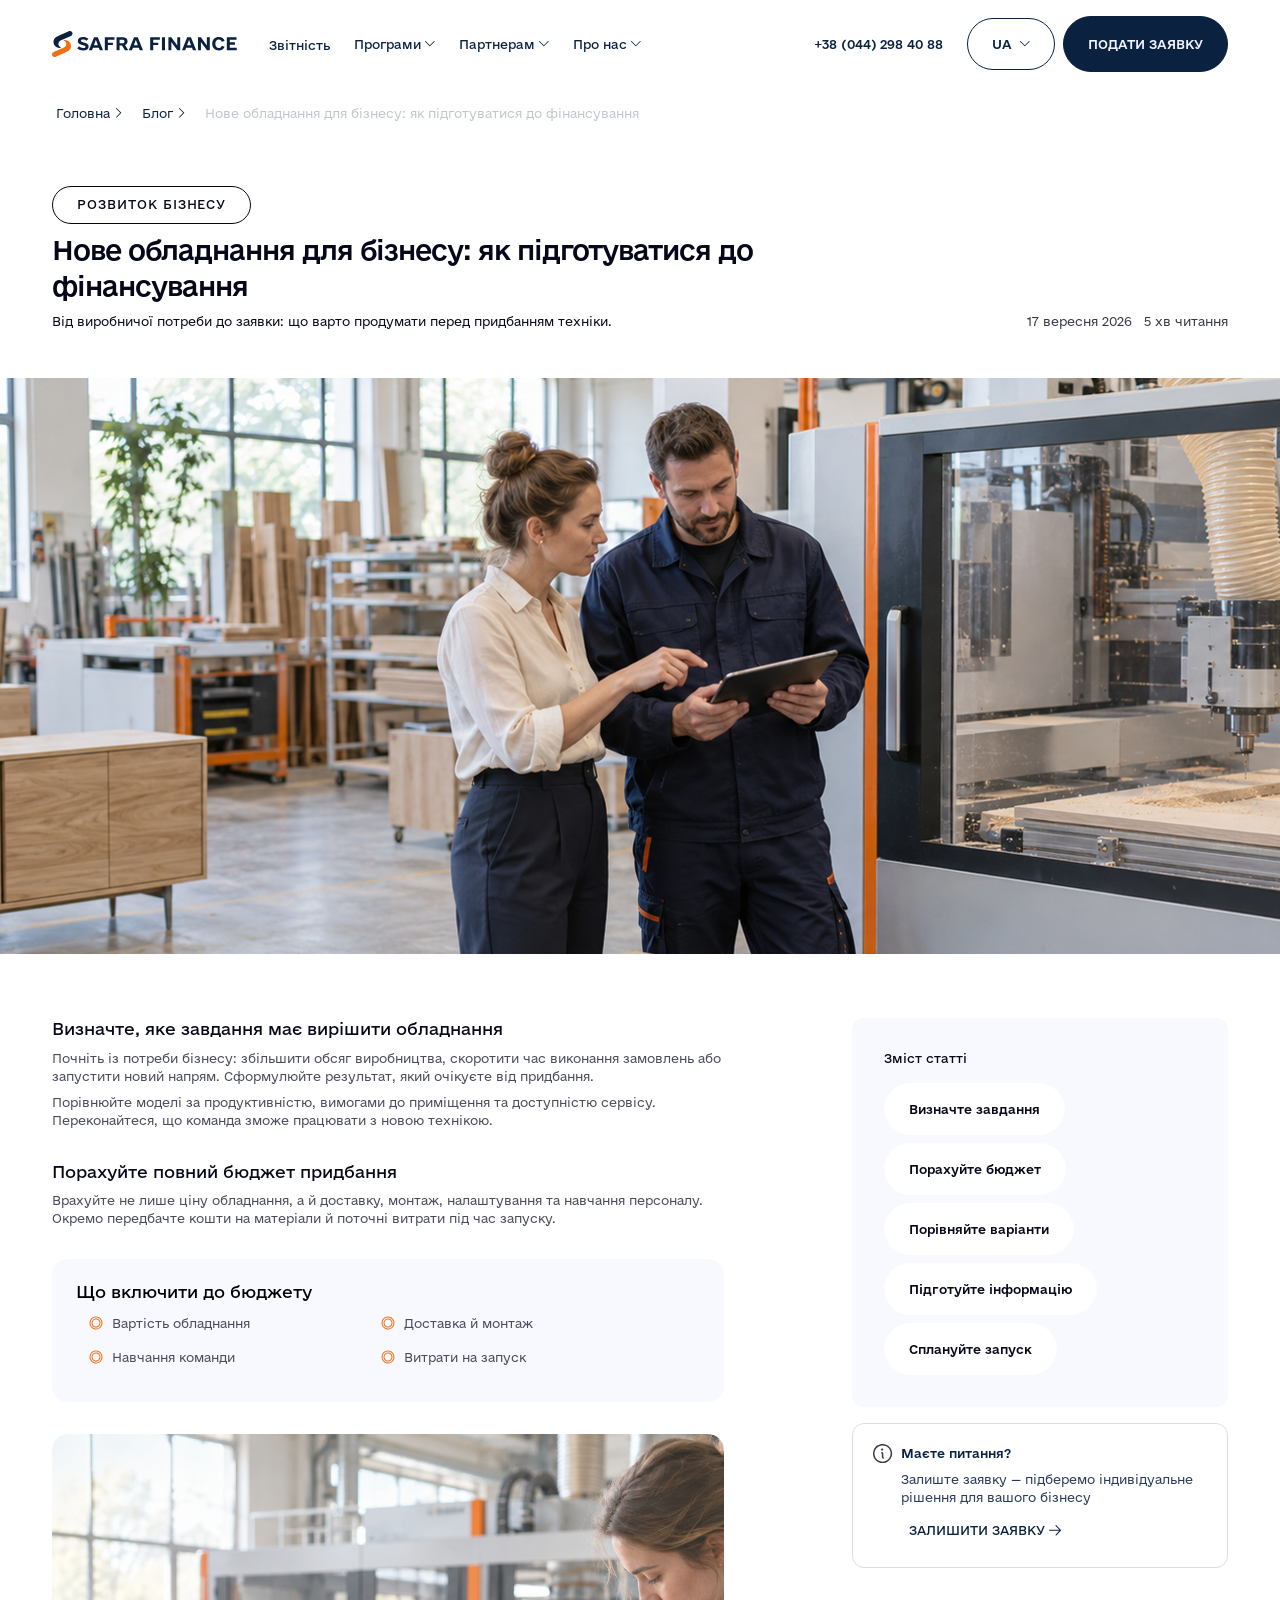
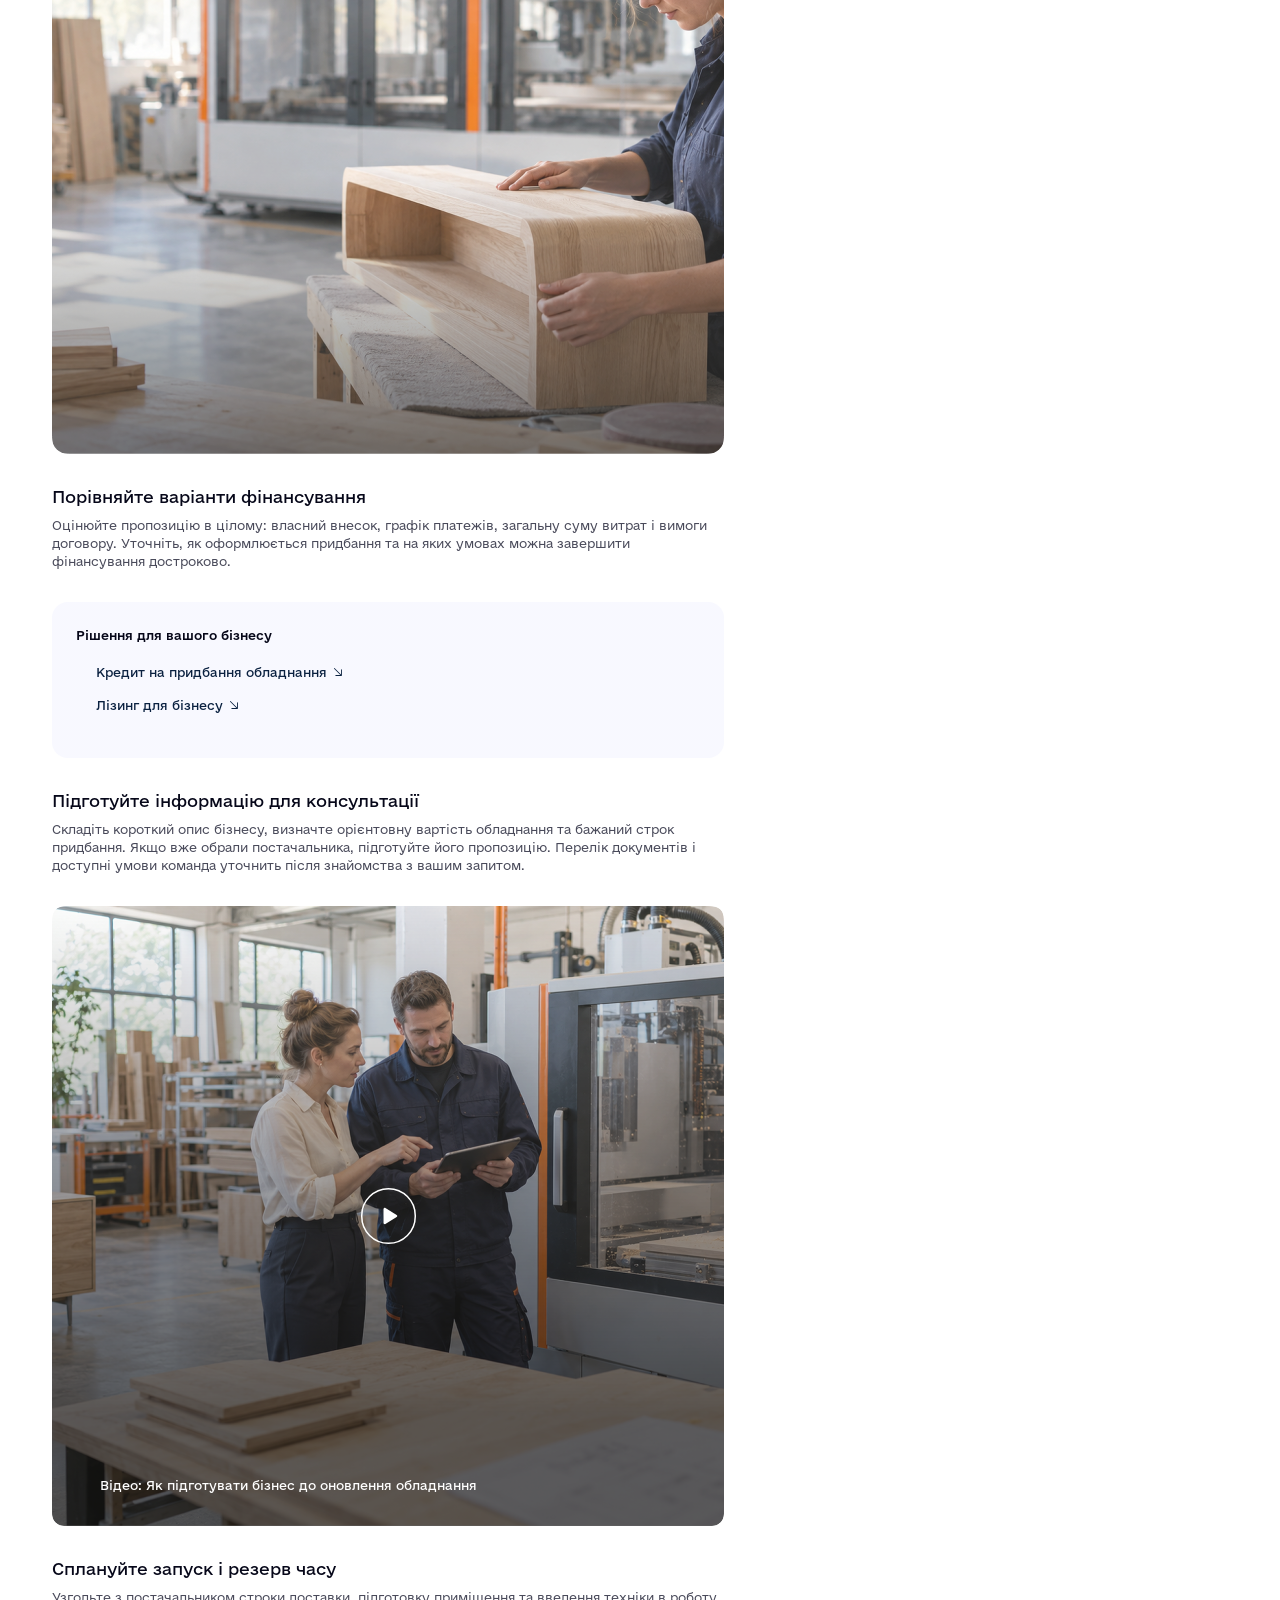
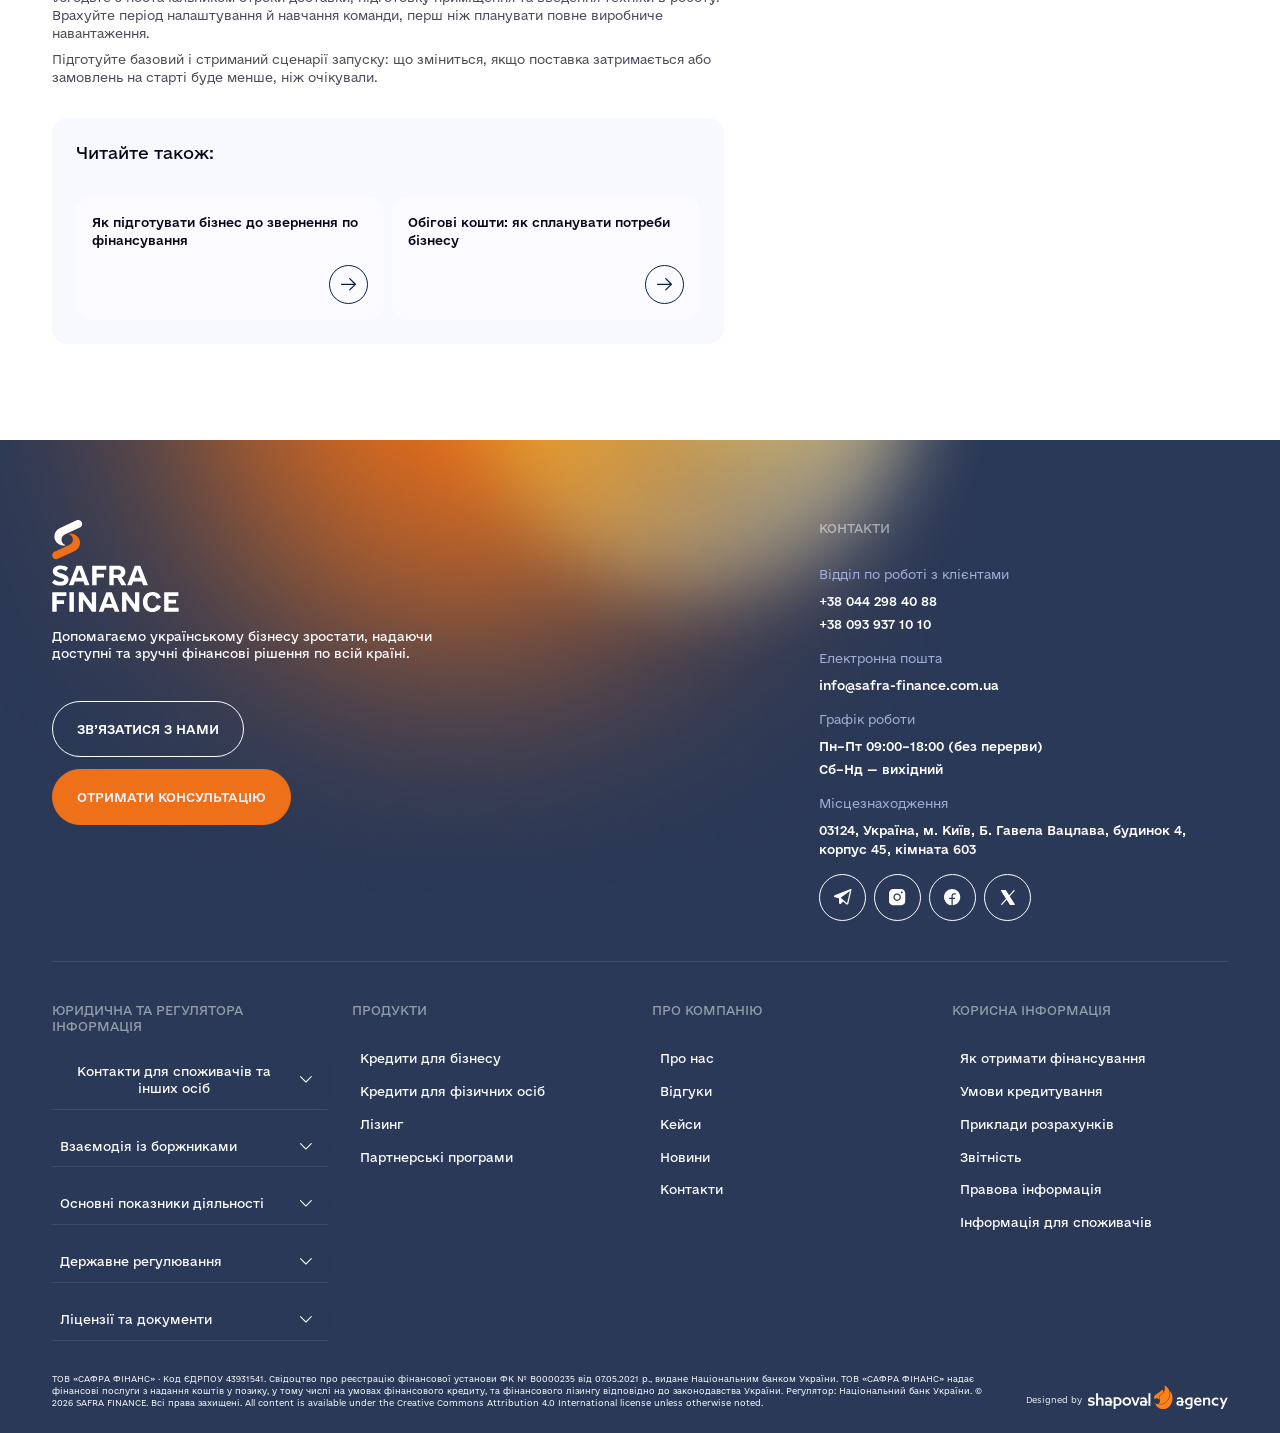
==== article.html @ e22c595c "Add blog and article pages with category tab filtering. Co-authored-by: Cursor <cursoragent@cursor.c" ====
<!DOCTYPE html>
<html lang="uk">

<head>
    <meta charset="UTF-8" />
    <meta name="viewport" content="width=device-width, initial-scale=1.0" />
    <title>Safra Finance — фінансові програми та партнерство</title>
    <meta name="description" content="Safra Finance — звітність, фінансові програми та співпраця для партнерів." />
    <link rel="icon" href="assets/img/favicon.svg" type="image/svg+xml" />

    <link rel="stylesheet" href="css/reset.css" />
    <link rel="stylesheet" href="css/fonts.css" />
    <link rel="stylesheet" href="css/variables.css" />
    <link rel="stylesheet" href="css/vendor/lenis.css" />
    <link rel="stylesheet" href="css/vendor/aos.css" />
    <link rel="stylesheet" href="css/vendor/swiper-bundle.min.css" />
    <link rel="stylesheet" href="css/vendor/fancybox.css" />
    <link rel="stylesheet" href="css/style.css" />
</head>

<body>
    <header class="header">
        <div class="header__inner wrapper">
            <a class="header__logo logo" href="/" aria-label="Safra Finance — на головну">
                <img class="logo__icon--desktop" src="assets/img/logo.svg" width="185" height="27" alt=""
                    decoding="async" />
                <img class="logo__icon--mobile" src="assets/img/logo-mob.svg" width="88" height="64" alt=""
                    decoding="async" />
            </a>

            <nav class="header__nav nav" aria-label="Головна навігація">
                <ul class="nav__list">
                    <li class="nav__item">
                        <a class="nav__link" href="#zvitnist">Звітність</a>
                    </li>

                    <li class="nav__item nav__item--dropdown">
                        <button class="nav__btn" type="button" aria-expanded="false" aria-controls="submenu-programs"
                            data-dropdown-trigger>
                            <span class="nav__btn-text">Програми</span>
                            <img src="assets/img/arrow.svg" width="12" height="12" alt="" decoding="async">
                        </button>
                        <ul class="nav__submenu" id="submenu-programs" data-dropdown-menu hidden>
                            <li class="nav__submenu-item">
                                <a class="nav__submenu-link" href="#program-1">Програма 1</a>
                            </li>
                            <li class="nav__submenu-item">
                                <a class="nav__submenu-link" href="#program-2">Програма 2</a>
                            </li>
                        </ul>
                    </li>

                    <li class="nav__item nav__item--dropdown">
                        <button class="nav__btn" type="button" aria-expanded="false" aria-controls="submenu-partners"
                            data-dropdown-trigger>
                            <span class="nav__btn-text">Партнерам</span>
                            <img src="assets/img/arrow.svg" width="12" height="12" alt="" decoding="async">
                        </button>
                        <ul class="nav__submenu" id="submenu-partners" data-dropdown-menu hidden>
                            <li class="nav__submenu-item">
                                <a class="nav__submenu-link" href="#partners-1">Умови співпраці</a>
                            </li>
                            <li class="nav__submenu-item">
                                <a class="nav__submenu-link" href="#partners-2">Стати партнером</a>
                            </li>
                        </ul>
                    </li>

                    <li class="nav__item nav__item--dropdown">
                        <button class="nav__btn" type="button" aria-expanded="false" aria-controls="submenu-about"
                            data-dropdown-trigger>
                            <span class="nav__btn-text">Про нас</span>
                            <img src="assets/img/arrow.svg" width="12" height="12" alt="" decoding="async">
                        </button>
                        <ul class="nav__submenu" id="submenu-about" data-dropdown-menu hidden>
                            <li class="nav__submenu-item">
                                <a class="nav__submenu-link" href="#about-company">Компанія</a>
                            </li>
                            <li class="nav__submenu-item">
                                <a class="nav__submenu-link" href="#about-team">Команда</a>
                            </li>
                        </ul>
                    </li>
                </ul>
            </nav>

            <a class="header__phone" href="tel:+380442984088">+38 (044) 298 40 88</a>

            <div class="header__lang lang" data-dropdown>
                <button class="lang__btn" type="button" aria-expanded="false" aria-controls="lang-menu-desktop"
                    aria-haspopup="listbox" data-dropdown-trigger>
                    <span class="lang__current" data-lang-current>UA</span>
                    <img src="assets/img/arrow.svg" width="12" height="12" alt="" decoding="async">
                </button>
                <ul class="lang__list" id="lang-menu-desktop" role="listbox" aria-label="Обрати мову" data-dropdown-menu
                    hidden>
                    <li class="lang__item" role="option" aria-selected="true">
                        <a class="lang__link is-active" href="?lang=uk" hreflang="uk" lang="uk" data-lang="UA">UA</a>
                    </li>
                    <li class="lang__item" role="option" aria-selected="false">
                        <a class="lang__link" href="?lang=en" hreflang="en" lang="en" data-lang="EN">EN</a>
                    </li>
                </ul>
            </div>

            <div class="header__actions">
                <a class="header__cta btn btn--blue" href="#apply">
                    <span class="header__cta-text header__cta-text--full">Подати заявку</span>
                    <span class="header__cta-text header__cta-text--short">Заявка</span>
                </a>

                <button class="burger" type="button" aria-label="Відкрити меню" aria-expanded="false"
                    aria-controls="mobile-menu">
                    <span class="burger__line" aria-hidden="true"></span>
                    <span class="burger__line" aria-hidden="true"></span>
                    <span class="burger__line" aria-hidden="true"></span>
                </button>
            </div>
        </div>
    </header>

    <div class="menu" id="mobile-menu" hidden>
        <div class="menu__inner wrapper">
            <nav class="menu__nav" aria-label="Мобільна навігація">
                <ul class="menu__list">
                    <li class="menu__item">
                        <a class="menu__link" href="#zvitnist">Звітність</a>
                    </li>

                    <li class="menu__item menu__item--dropdown">
                        <button class="menu__btn" type="button" aria-expanded="false"
                            aria-controls="menu-submenu-programs" data-dropdown-trigger>
                            <span class="menu__btn-text">Програми</span>
                            <img class="menu__arrow" src="assets/img/arrow2.svg" width="12" height="12" alt=""
                                decoding="async">
                        </button>
                        <ul class="menu__submenu" id="menu-submenu-programs" data-dropdown-menu hidden>
                            <li class="menu__submenu-item">
                                <a class="menu__submenu-link" href="#program-1">Програма 1</a>
                            </li>
                            <li class="menu__submenu-item">
                                <a class="menu__submenu-link" href="#program-2">Програма 2</a>
                            </li>
                        </ul>
                    </li>

                    <li class="menu__item menu__item--dropdown">
                        <button class="menu__btn" type="button" aria-expanded="false"
                            aria-controls="menu-submenu-partners" data-dropdown-trigger>
                            <span class="menu__btn-text">Партнерам</span>
                            <img class="menu__arrow" src="assets/img/arrow2.svg" width="12" height="12" alt=""
                                decoding="async">
                        </button>
                        <ul class="menu__submenu" id="menu-submenu-partners" data-dropdown-menu hidden>
                            <li class="menu__submenu-item">
                                <a class="menu__submenu-link" href="#partners-1">Умови співпраці</a>
                            </li>
                            <li class="menu__submenu-item">
                                <a class="menu__submenu-link" href="#partners-2">Стати партнером</a>
                            </li>
                        </ul>
                    </li>

                    <li class="menu__item menu__item--dropdown">
                        <button class="menu__btn" type="button" aria-expanded="false" aria-controls="menu-submenu-about"
                            data-dropdown-trigger>
                            <span class="menu__btn-text">Про нас</span>
                            <img class="menu__arrow" src="assets/img/arrow2.svg" width="12" height="12" alt=""
                                decoding="async">
                        </button>
                        <ul class="menu__submenu" id="menu-submenu-about" data-dropdown-menu hidden>
                            <li class="menu__submenu-item">
                                <a class="menu__submenu-link" href="#about-company">Компанія</a>
                            </li>
                            <li class="menu__submenu-item">
                                <a class="menu__submenu-link" href="#about-team">Команда</a>
                            </li>
                        </ul>
                    </li>
                </ul>
            </nav>

            <div class="menu__contacts">
                <p class="menu__contacts-title">Відділ по роботі з клієнтами</p>
                <div class="menu__contacts-item">
                    <a class="menu__phone" href="tel:+380442984088">+38 044 298 40 88</a>
                    <a class="menu__phone" href="tel:+380939371010">+38 093 937 10 10</a>
                </div>
            </div>

            <div class="menu__contacts">
                <p class="menu__contacts-title">Електронна пошта</p>
                <div class="menu__contacts-item">
                    <a class="menu__email" href="mailto:info@safra-finance.com.ua">info@safra-finance.com.ua</a>
                </div>
            </div>

            <div class="menu__contacts">
                <p class="menu__contacts-title">Графік роботи</p>
                <div class="menu__contacts-item">
                    <p class="menu__address">Пн–Пт 09:00–18:00 (без перерви)</p>
                    <p class="menu__address">Сб–Нд — вихідний</p>
                </div>
            </div>

            <div class="menu__contacts">
                <p class="menu__contacts-title">Місцезнаходження</p>
                <div class="menu__contacts-item">
                    <p class="menu__address">03124, Україна, м. Київ, Б. Гавела Вацлава, <br> будинок 4, корпус 45,
                        кімната 603
                    </p>
                </div>
            </div>

            <ul class="menu__social">
                <li class="menu__social-item">
                    <a class="menu__social-link" href="https://www.facebook.com/safra-finance">
                        <img src="assets/img/social1.svg" width="16" height="16" alt="" decoding="async">
                    </a>
                </li>
                <li class="menu__social-item">
                    <a class="menu__social-link" href="https://www.instagram.com/safra-finance">
                        <img src="assets/img/social2.svg" width="16" height="16" alt="" decoding="async">
                    </a>
                </li>
                <li class="menu__social-item">
                    <a class="menu__social-link" href="https://www.linkedin.com/company/safra-finance">
                        <img src="assets/img/social3.svg" width="16" height="16" alt="" decoding="async">
                    </a>
                </li>
                <li class="menu__social-item">
                    <a class="menu__social-link" href="https://www.linkedin.com/company/safra-finance">
                        <img src="assets/img/social4.svg" width="16" height="16" alt="" decoding="async">
                    </a>
                </li>
            </ul>

            <div class="menu__extra">
                <a class="menu__extra-link btn btn--transparent" href="#apply">ЗВ’ЯЗАТИСЯ З НАМИ</a>
                <a class="menu__extra-link btn btn--orange" href="#apply">ОТРИМАТИ КОНСУЛЬТАЦІЮ</a>
            </div>
        </div>
    </div>

    <main class="bg-white">
        <div class="breadcrumbs">
            <div class="wrapper">
                <ul class="breadcrumbs__list">
                    <li class="breadcrumbs__item">
                        <a href="#" class="breadcrumbs__link">Головна</a>
                    </li>
                    <li class="breadcrumbs__item">
                        <a href="#" class="breadcrumbs__link">Блог</a>
                    </li>
                    <li class="breadcrumbs__item">
                        <span class="breadcrumbs__span">Нове обладнання для бізнесу: як підготуватися до
                            фінансування</span>
                    </li>
                </ul>
            </div>
        </div>

        <section class="article-hero">
            <div class="wrapper">
                <div class="article-hero__inner">
                    <span class="article-hero__category">РОЗВИТОК БІЗНЕСУ</span>
                    <h1 class="article-hero__title">Нове обладнання для бізнесу: як підготуватися до фінансування</h1>
                    <p class="article-hero__text">Від виробничої потреби до заявки: що варто продумати перед придбанням
                        техніки.</p>
                </div>
                <div class="article-hero__date">
                    <span class="article-hero__date-text">17 вересня 2026</span>
                    <span class="article-hero__date-time">5 хв читання</span>
                </div>
            </div>
        </section>

        <div class="article-banner">
            <div class="article-banner__img">
                <img src="assets/img/article-banner.png" width="100%" height="100%" alt="" decoding="async">
            </div>
        </div>

        <section class="article-content">
            <div class="wrapper">
                <div class="article-content__inner">
                    <div class="article-content__inner-box">
                        <h2 class="article-content__inner-box-title">Визначте, яке завдання має вирішити обладнання</h2>
                        <div class="article-content__inner-box-list">
                            <p>Почніть із потреби бізнесу: збільшити обсяг виробництва, скоротити час виконання
                                замовлень або запустити новий напрям. Сформулюйте результат, який очікуєте від
                                придбання.</p>
                            <p>Порівнюйте моделі за продуктивністю, вимогами до приміщення та доступністю сервісу.
                                Переконайтеся, що команда зможе працювати з новою технікою.</p>
                        </div>
                    </div>
                    <div class="article-content__inner-box">
                        <h2 class="article-content__inner-box-title">Порахуйте повний бюджет придбання</h2>
                        <div class="article-content__inner-box-list">
                            <p>Врахуйте не лише ціну обладнання, а й доставку, монтаж, налаштування та навчання
                                персоналу. Окремо передбачте кошти на матеріали й поточні витрати під час запуску.</p>
                        </div>
                    </div>
                    <div class="article-content__inner-list">
                        <h3>Що включити до бюджету</h3>
                        <ul>
                            <li>
                                <span>
                                    <img src="assets/img/article-icon2.svg" width="24" height="24" alt=""
                                        decoding="async">
                                </span>
                                <p>Вартість обладнання</p>
                            </li>
                            <li>
                                <span>
                                    <img src="assets/img/article-icon2.svg" width="24" height="24" alt=""
                                        decoding="async">
                                </span>
                                <p>Доставка й монтаж</p>
                            </li>
                            <li>
                                <span>
                                    <img src="assets/img/article-icon2.svg" width="24" height="24" alt=""
                                        decoding="async">
                                </span>
                                <p>Навчання команди</p>
                            </li>
                            <li>
                                <span>
                                    <img src="assets/img/article-icon2.svg" width="24" height="24" alt=""
                                        decoding="async">
                                </span>
                                <p>Витрати на запуск</p>
                            </li>
                        </ul>
                    </div>
                    <div class="article-content__inner-img">
                        <img src="assets/img/article-img1.png" width="100%" height="100%" alt="" decoding="async">
                    </div>
                    <div class="article-content__inner-box">
                        <h2 class="article-content__inner-box-title">Порівняйте варіанти фінансування</h2>
                        <div class="article-content__inner-box-list">
                            <p>Оцінюйте пропозицію в цілому: власний внесок, графік платежів, загальну суму витрат і
                                вимоги договору. Уточніть, як оформлюється придбання та на яких умовах можна завершити
                                фінансування достроково.</p>
                        </div>
                    </div>
                    <div class="article-content__inner-links">
                        <h3 class="article-content__inner-links-title">Рішення для вашого бізнесу</h3>
                        <ul>
                            <li>
                                <a href="#">
                                    Кредит на придбання обладнання
                                    <img src="assets/img/article-icon3.svg" width="24" height="24" alt=""
                                        decoding="async">
                                </a>
                            </li>
                            <li>
                                <a href="#">
                                    Лізинг для бізнесу
                                    <img src="assets/img/article-icon3.svg" width="24" height="24" alt=""
                                        decoding="async">
                                </a>
                            </li>
                        </ul>
                    </div>
                    <div class="article-content__inner-box">
                        <h2 class="article-content__inner-box-title">Підготуйте інформацію для консультації</h2>
                        <div class="article-content__inner-box-list">
                            <p>Складіть короткий опис бізнесу, визначте орієнтовну вартість обладнання та бажаний строк
                                придбання. Якщо вже обрали постачальника, підготуйте його пропозицію. Перелік документів
                                і доступні умови команда уточнить після знайомства з вашим запитом.</p>
                        </div>
                    </div>
                    <div class="article-content__inner-video">
                        <video src="assets/img/article-video.mp4" width="100%" height="100%" poster="assets/img/article-video.png"></video>
                        <div class="article-content__inner-video-text">
                            <p class="article-content__inner-video-text-title">Відео: Як підготувати бізнес до оновлення
                                обладнання</p>
                        </div>
                        <button class="article-content__inner-video-button">
                            <img src="assets/img/play.svg" width="24" height="24" alt="" decoding="async">
                            <span></span>
                        </button>
                    </div>
                    <div class="article-content__inner-box">
                        <h2 class="article-content__inner-box-title">Сплануйте запуск і резерв часу</h2>
                        <div class="article-content__inner-box-list">
                            <p>Узгодьте з постачальником строки доставки, підготовку приміщення та введення техніки в
                                роботу. Врахуйте період налаштування й навчання команди, перш ніж планувати повне
                                виробниче навантаження.</p>
                            <p>Підготуйте базовий і стриманий сценарії запуску: що зміниться, якщо поставка затримається
                                або замовлень на старті буде менше, ніж очікували.</p>
                        </div>
                    </div>
                    <div class="article-content__inner-box-links">
                        <h3>Читайте також:</h3>
                        <ul>
                            <li>
                                <a href="#">
                                    Як підготувати бізнес до звернення по фінансування
                                    <img src="assets/img/article-icon4.svg" width="24" height="24" alt=""
                                        decoding="async">
                                </a>
                            </li>
                            <li>
                                <a href="#">
                                    Обігові кошти: як спланувати потреби бізнесу
                                    <img src="assets/img/article-icon4.svg" width="24" height="24" alt=""
                                        decoding="async">
                                </a>
                            </li>
                        </ul>
                    </div>
                </div>

                <aside class="article-content__aside">
                    <div class="article-content__aside-item">
                        <h3 class="article-content__aside-item-title">Зміст статті</h3>
                        <ul class="article-content__aside-item-list">
                            <li class="article-content__aside-item-list-item">
                                <a href="#" class="article-content__aside-item-list-link">Визначте завдання</a>
                            </li>
                            <li class="article-content__aside-item-list-item">
                                <a href="#" class="article-content__aside-item-list-link">Порахуйте бюджет</a>
                            </li>
                            <li class="article-content__aside-item-list-item">
                                <a href="#" class="article-content__aside-item-list-link">Порівняйте варіанти</a>
                            </li>
                            <li class="article-content__aside-item-list-item">
                                <a href="#" class="article-content__aside-item-list-link">Підготуйте інформацію</a>
                            </li>
                            <li class="article-content__aside-item-list-item">
                                <a href="#" class="article-content__aside-item-list-link">Сплануйте запуск</a>
                            </li>
                        </ul>
                    </div>

                    <div class="article-content__aside-content">
                        <div class="article-content__aside-icon">
                            <img src="assets/img/article-icon1.svg" width="24" height="24" alt="" decoding="async">
                        </div>
                        <div class="article-content__aside-text">
                            <h3 class="article-content__aside-text-title">Маєте питання?</h3>
                            <p class="article-content__aside-text-text">
                                Залиште заявку — підберемо індивідуальне рішення для вашого бізнесу
                            </p>
                            <a href="#" class="article-content__aside-text-link">
                                ЗАЛИШИТИ ЗАЯВКУ
                                <img src="assets/img/article-icon4.svg" width="12" height="12" alt="" decoding="async">
                            </a>
                        </div>
                    </div>
                </aside>
            </div>
        </section>


    </main>

    <footer class="footer">
        <div class="footer__bg" aria-hidden="true">
            <img class="footer__bg-img" src="assets/img/footer-bg.png" width="1560" height="1018" alt=""
                decoding="async">
        </div>
        <div class="wrapper">
            <div class="footer__top">
                <div class="footer__top-left">
                    <div class="footer__top-left-box">
                        <a href="#" class="footer__top-left-box-logo">
                            <img src="assets/img/footer-logo.svg" width="126" height="92" alt="">
                        </a>
                        <p>Допомагаємо українському бізнесу зростати, надаючи доступні та зручні фінансові рішення по
                            всій країні.
                        </p>
                    </div>
                    <div class="footer__top-left-action">
                        <a href="#" class="footer__top-left-action-btn btn btn--transparent">
                            ЗВ’ЯЗАТИСЯ З НАМИ
                        </a>
                        <a href="#" class="footer__top-left-action-link btn btn--orange">
                            ОТРИМАТИ КОНСУЛЬТАЦІЮ
                        </a>
                    </div>
                </div>
                <div class="footer__top-right">
                    <h3 class="footer__top-right-title">КОНТАКТИ</h3>
                    <div class="footer__top-right-list">
                        <div class="footer__top-right-item">
                            <span class="footer__top-right-item-label">Відділ по роботі з клієнтами</span>
                            <ul class="footer__top-right-item-list">
                                <li class="footer__top-right-item-list-item">
                                    <a href="tel:+380442984088" class="footer__top-right-item-list-link">+38 044 298 40
                                        88</a>
                                </li>
                                <li class="footer__top-right-item-list-item">
                                    <a href="tel:+380442984088" class="footer__top-right-item-list-link">+38 093 937 10
                                        10</a>
                                </li>
                            </ul>
                        </div>
                        <div class="footer__top-right-item">
                            <span class="footer__top-right-item-label">Електронна пошта</span>
                            <ul class="footer__top-right-item-list">
                                <li class="footer__top-right-item-list-item">
                                    <a href="mailto:info@safra-finance.com.ua"
                                        class="footer__top-right-item-list-link">info@safra-finance.com.ua</a>
                                </li>
                            </ul>
                        </div>
                        <div class="footer__top-right-item">
                            <span class="footer__top-right-item-label">Графік роботи</span>
                            <ul class="footer__top-right-item-list">
                                <li class="footer__top-right-item-list-item">
                                    <span class="footer__top-right-item-list-link">Пн–Пт 09:00–18:00 (без
                                        перерви)</span>
                                </li>
                                <li class="footer__top-right-item-list-item">
                                    <span class="footer__top-right-item-list-link">Сб–Нд — вихідний</span>
                                </li>
                            </ul>
                        </div>
                        <div class="footer__top-right-item">
                            <span class="footer__top-right-item-label">Місцезнаходження</span>
                            <ul class="footer__top-right-item-list">
                                <li class="footer__top-right-item-list-item">
                                    <span class="footer__top-right-item-list-link">03124, Україна, м. Київ, Б. Гавела
                                        Вацлава, будинок 4,
                                        корпус 45, кімната 603</span>
                                </li>
                            </ul>
                        </div>
                        <div class="footer__top-right-item">
                            <ul class="footer__top-right-item-social">
                                <li class="footer__top-right-item-social-item">
                                    <a href="#" class="footer__top-right-item-social-link">
                                        <img src="assets/img/footer-social-icon1.svg" width="24" height="24" alt="">
                                    </a>
                                </li>
                                <li class="footer__top-right-item-social-item">
                                    <a href="#" class="footer__top-right-item-social-link">
                                        <img src="assets/img/footer-social-icon2.svg" width="24" height="24" alt="">
                                    </a>
                                </li>
                                <li class="footer__top-right-item-social-item">
                                    <a href="#" class="footer__top-right-item-social-link">
                                        <img src="assets/img/footer-social-icon3.svg" width="24" height="24" alt="">
                                    </a>
                                </li>
                                <li class="footer__top-right-item-social-item">
                                    <a href="#" class="footer__top-right-item-social-link">
                                        <img src="assets/img/footer-social-icon4.svg" width="24" height="24" alt="">
                                    </a>
                                </li>
                            </ul>
                        </div>
                    </div>
                </div>
            </div>
            <div class="footer__bottom">
                <div class="footer__bottom-content">
                    <div class="footer__bottom-content-accardion">
                        <h3 class="footer__bottom-content-accardion-title">ЮРИДИЧНА ТА РЕГУЛЯТОРА ІНФОРМАЦІЯ</h3>

                        <div class="footer__bottom-content-accardion-item">
                            <button class="footer__bottom-content-accardion-button" type="button" aria-expanded="false"
                                aria-controls="footer-acc-debtors">
                                <h3 class="footer__bottom-content-accardion-title">Контакти для споживачів та інших осіб
                                </h3>
                                <img class="footer__bottom-content-accardion-arrow" src="assets/img/arrow3.svg"
                                    width="12" height="12" alt="" decoding="async">
                            </button>
                            <div class="footer__bottom-content-accardion-panel" id="footer-acc-debtors" hidden>
                                <p class="footer__bottom-content-accardion-text">
                                    Контакти для споживачів та інших осіб, які належать до захищеної категорії

                                    Відділ по роботі з клієнтами:
                                    +38 044 298 40 88, +38 093 937 10 10

                                    Електронна пошта:
                                    info@safra-finance.com.ua

                                    Місцезнаходження та адреса для кореспонденції:
                                    03124, Україна, місто Київ, Б. Гавела Вацлава, будинок 4, корпус 45, кімната 603.

                                    Графік роботи:
                                    Пн–пт: 09:00–18:00, без перерви.
                                    Сб–нд: вихідний.

                                    Директор:
                                    Сізов Анатолій В’ячеславович
                                    +38 067 577 71 07
                                </p>
                            </div>
                        </div>

                        <div class="footer__bottom-content-accardion-item">
                            <button class="footer__bottom-content-accardion-button" type="button" aria-expanded="false"
                                aria-controls="footer-acc-debtors">
                                <h3 class="footer__bottom-content-accardion-title">Взаємодія із боржниками</h3>
                                <img class="footer__bottom-content-accardion-arrow" src="assets/img/arrow3.svg"
                                    width="12" height="12" alt="" decoding="async">
                            </button>
                            <div class="footer__bottom-content-accardion-panel" id="footer-acc-debtors" hidden>
                                <p class="footer__bottom-content-accardion-text">
                                    Інформація про порядок взаємодії з боржниками та врегулювання простроченої
                                    заборгованості.
                                </p>
                            </div>
                        </div>

                        <div class="footer__bottom-content-accardion-item">
                            <button class="footer__bottom-content-accardion-button" type="button" aria-expanded="false"
                                aria-controls="footer-acc-indicators">
                                <h3 class="footer__bottom-content-accardion-title">Основні показники діяльності</h3>
                                <img class="footer__bottom-content-accardion-arrow" src="assets/img/arrow3.svg"
                                    width="12" height="12" alt="" decoding="async">
                            </button>
                            <div class="footer__bottom-content-accardion-panel" id="footer-acc-indicators" hidden>
                                <p class="footer__bottom-content-accardion-text">
                                    Основні показники діяльності фінансової компанії відповідно до вимог регулятора.
                                </p>
                            </div>
                        </div>

                        <div class="footer__bottom-content-accardion-item">
                            <button class="footer__bottom-content-accardion-button" type="button" aria-expanded="false"
                                aria-controls="footer-acc-regulation">
                                <h3 class="footer__bottom-content-accardion-title">Державне регулювання</h3>
                                <img class="footer__bottom-content-accardion-arrow" src="assets/img/arrow3.svg"
                                    width="12" height="12" alt="" decoding="async">
                            </button>
                            <div class="footer__bottom-content-accardion-panel" id="footer-acc-regulation" hidden>
                                <p class="footer__bottom-content-accardion-text">
                                    Інформація про державне регулювання діяльності ТОВ «САФРА ФІНАНС». Регулятор —
                                    Національний банк
                                    України.
                                </p>
                            </div>
                        </div>

                        <div class="footer__bottom-content-accardion-item">
                            <button class="footer__bottom-content-accardion-button" type="button" aria-expanded="false"
                                aria-controls="footer-acc-licenses">
                                <h3 class="footer__bottom-content-accardion-title">Ліцензії та документи</h3>
                                <img class="footer__bottom-content-accardion-arrow" src="assets/img/arrow3.svg"
                                    width="12" height="12" alt="" decoding="async">
                            </button>
                            <div class="footer__bottom-content-accardion-panel" id="footer-acc-licenses" hidden>
                                <p class="footer__bottom-content-accardion-text">
                                    Ліцензії, свідоцтва та інші документи, що підтверджують право компанії надавати
                                    фінансові послуги.
                                </p>
                            </div>
                        </div>
                    </div>
                    <div class="footer__bottom-content-list">
                        <h3 class="footer__bottom-content-accardion-title">ПРОДУКТИ</h3>
                        <ul class="footer__bottom-content-list-item">
                            <li class="footer__bottom-content-list-item">
                                <a href="#" class="footer__bottom-content-list-link">Кредити для бізнесу</a>
                            </li>
                            <li class="footer__bottom-content-list-item">
                                <a href="#" class="footer__bottom-content-list-link">Кредити для фізичних осіб</a>
                            </li>
                            <li class="footer__bottom-content-list-item">
                                <a href="#" class="footer__bottom-content-list-link">Лізинг</a>
                            </li>
                            <li class="footer__bottom-content-list-item">
                                <a href="#" class="footer__bottom-content-list-link">Партнерські програми</a>
                            </li>
                        </ul>
                    </div>

                    <div class="footer__bottom-content-list">
                        <h3 class="footer__bottom-content-accardion-title">ПРО КОМПАНІЮ</h3>
                        <ul class="footer__bottom-content-list-item">
                            <li class="footer__bottom-content-list-item">
                                <a href="#" class="footer__bottom-content-list-link">Про нас</a>
                            </li>
                            <li class="footer__bottom-content-list-item">
                                <a href="#" class="footer__bottom-content-list-link">Відгуки</a>
                            </li>
                            <li class="footer__bottom-content-list-item">
                                <a href="#" class="footer__bottom-content-list-link">Кейси</a>
                            </li>
                            <li class="footer__bottom-content-list-item">
                                <a href="#" class="footer__bottom-content-list-link">Новини</a>
                            </li>
                            <li class="footer__bottom-content-list-item">
                                <a href="#" class="footer__bottom-content-list-link">Контакти</a>
                            </li>
                        </ul>
                    </div>

                    <div class="footer__bottom-content-list">
                        <h3 class="footer__bottom-content-accardion-title">КОРИСНА ІНФОРМАЦІЯ</h3>
                        <ul class="footer__bottom-content-list-item">
                            <li class="footer__bottom-content-list-item">
                                <a href="#" class="footer__bottom-content-list-link">Як отримати фінансування</a>
                            </li>
                            <li class="footer__bottom-content-list-item">
                                <a href="#" class="footer__bottom-content-list-link">Умови кредитування</a>
                            </li>
                            <li class="footer__bottom-content-list-item">
                                <a href="#" class="footer__bottom-content-list-link">Приклади розрахунків</a>
                            </li>
                            <li class="footer__bottom-content-list-item">
                                <a href="#" class="footer__bottom-content-list-link">Звітність</a>
                            </li>
                            <li class="footer__bottom-content-list-item">
                                <a href="#" class="footer__bottom-content-list-link">Правова інформація</a>
                            </li>
                            <li class="footer__bottom-content-list-item">
                                <a href="#" class="footer__bottom-content-list-link">Інформація для споживачів</a>
                            </li>
                        </ul>
                    </div>
                </div>
                <div class="footer__bottom-copyright">
                    <p>ТОВ «САФРА ФІНАНС» · Код ЄДРПОУ 43931541. Свідоцтво про реєстрацію фінансової установи ФК №
                        В0000235 від
                        07.05.2021 р., видане Національним банком України. ТОВ «САФРА ФІНАНС» надає фінансові послуги з
                        надання
                        коштів у позику, у тому числі на умовах фінансового кредиту, та фінансового лізингу відповідно
                        до
                        законодавства України.
                        Регулятор: Національний банк України. © 2026 SAFRA FINANCE. Всі права захищені. All content is
                        available
                        under the Creative Commons Attribution 4.0 International license unless otherwise noted. </p>
                    <div class="footer__bottom-copyright-links">
                        <span>Designed by</span>
                        <a href="/" target="_blank">
                            <img src="assets/img/footer-copyright-link.svg" width="140" height="24" alt="">
                        </a>
                    </div>
                </div>
            </div>
        </div>
    </footer>

    <dialog class="popup popup--form" id="popup-apply" aria-labelledby="popup-apply-title">
        <div class="popup__panel">
            <button class="popup__close" type="button" data-popup-close aria-label="Закрити">
                <img src="assets/img/popup-close.svg" width="14" height="14" alt="" decoding="async">
            </button>

            <div class="popup__header">
                <h2 class="popup__title" id="popup-apply-title">Обговоримо ваші плани</h2>
                <p class="popup__text">
                    Залиште контакти — ми зв’яжемося з вами та допоможемо обрати фінансове рішення.
                </p>
            </div>

            <form class="popup__form" id="popup-apply-form" novalidate>
                <div class="popup__field">
                    <input class="popup__field-input" type="text" name="name" placeholder="Ваше ім'я"
                        aria-label="Ваше ім'я" autocomplete="name" required>
                </div>

                <div class="popup__field">
                    <input class="popup__field-input" type="tel" name="phone" placeholder="Телефон" aria-label="Телефон"
                        autocomplete="tel" required>
                </div>

                <div class="popup__field">
                    <input class="popup__field-input" type="email" name="email" placeholder="EMAIL" aria-label="EMAIL"
                        autocomplete="email" required>
                </div>

                <div class="popup__field">
                    <input class="popup__field-input" type="text" name="note" placeholder="Примітка"
                        aria-label="Примітка" autocomplete="off">
                </div>

                <button class="popup__submit btn btn--blue" type="submit">НАДІСЛАТИ ЗАЯВКУ</button>
            </form>

            <p class="popup__privacy">
                <img class="popup__privacy-icon" src="assets/img/check.svg" width="15" height="17" alt=""
                    decoding="async">
                <span>
                    Ваші дані захищені та не передаються третім особам. Натискаючи «Надіслати заявку», ви погоджуєтеся з
                    <a class="popup__privacy-link" href="#">Політикою конфіденційності</a>.
                </span>
            </p>
        </div>
    </dialog>



    <script src="js/vendor/lenis.min.js"></script>
    <script src="js/vendor/gsap.min.js"></script>
    <script src="js/vendor/ScrollTrigger.min.js"></script>
    <script src="js/vendor/aos.js"></script>
    <script src="js/vendor/swiper-bundle.min.js"></script>
    <script src="js/vendor/fancybox.umd.js"></script>
    <script src="js/hero.js"></script>
    <script src="js/main.js"></script>
</body>

</html>
---- css/fonts.css ----
@font-face {
  font-family: "e-Ukraine";
  src: url("../fonts/e-ukraine/e-Ukraine-UltraLight.woff2") format("woff2"),
    url("../fonts/e-ukraine/e-Ukraine-UltraLight.otf") format("opentype");
  font-weight: 200;
  font-style: normal;
  font-display: swap;
}

@font-face {
  font-family: "e-Ukraine";
  src: url("../fonts/e-ukraine/e-Ukraine-Light.woff2") format("woff2"),
    url("../fonts/e-ukraine/e-Ukraine-Light.otf") format("opentype");
  font-weight: 300;
  font-style: normal;
  font-display: swap;
}

@font-face {
  font-family: "e-Ukraine";
  src: url("../fonts/e-ukraine/e-Ukraine-Regular.woff2") format("woff2"),
    url("../fonts/e-ukraine/e-Ukraine-Regular.otf") format("opentype");
  font-weight: 400;
  font-style: normal;
  font-display: swap;
}

@font-face {
  font-family: "e-Ukraine";
  src: url("../fonts/e-ukraine/e-Ukraine-Medium.woff2") format("woff2"),
    url("../fonts/e-ukraine/e-Ukraine-Medium.otf") format("opentype");
  font-weight: 500;
  font-style: normal;
  font-display: swap;
}

@font-face {
  font-family: "e-Ukraine";
  src: url("../fonts/e-ukraine/e-Ukraine-Bold.woff2") format("woff2"),
    url("../fonts/e-ukraine/e-Ukraine-Bold.otf") format("opentype");
  font-weight: 700;
  font-style: normal;
  font-display: swap;
}
---- css/variables.css ----
/* safra-scc — desktop default, mobile overrides */

:root {

  /* Font family */
  --font-family-e-ukraine: "e-Ukraine";

  /* Font size */
  --font-size-8px: 8px;
  --font-size-10px: 10px;
  --font-size-12px: 12px;
  --font-size-14px: 14px;
  --font-size-16px: 16px;
  --font-size-22px: 22px;
  --font-size-26px: 26px;
  --font-size-32px: 32px;
  --font-size-38px: 38px;
  --font-size-45px: 45px;
  --font-size-54px: 54px;
  --font-size-64px: 64px;

  /* Font weight */
  --font-weight-bold: 700;
  --font-weight-light: 300;
  --font-weight-medium: 500;
  --font-weight-regular: 400;
  --font-weight-ultralight: 200;

  /* Letter spacing */
  --font-spacing-0: 0px;
  --font-spacing-1: 1px;
  --font-spacing-2: 2px;
  --font-spacing-8: 8px;
  --font-spacing--1: -1px;
  --font-spacing--2: -2px;

  /* Opacity */
  --colors-opacity-5: 5;
  --colors-opacity-10: 10;
  --colors-opacity-50: 50;
  --colors-opacity-75: 75;
  --colors-opacity-100: 100;

  /* Colors / base */
  --colors-base-100: #f1f2ff;
  --colors-base-200: #dadced;
  --colors-base-300: #c4c5d8;
  --colors-base-400: #aeafc3;
  --colors-base-500: #989aad;
  --colors-base-600: #838598;
  --colors-base-700: #6f7183;
  --colors-base-800: #5c5d6f;
  --colors-base-900: #494a5a;
  --colors-base-1000: #373846;
  --colors-base-black-100: #000000;
  --colors-base-error: #ff3800;
  --colors-base-source: #060719;
  --colors-base-success: #04c65d;
  --colors-base-white-50: rgba(255, 255, 255, 0.5);
  --colors-base-white-100: #ffffff;

  /* Colors / orange */
  --colors-orange-100: #ffd58c;
  --colors-orange-200: #ffbb6b;
  --colors-orange-300: #ffa24d;
  --colors-orange-400: #ff8a2f;
  --colors-orange-500: #fb730c;
  --colors-orange-600: #e25c00;
  --colors-orange-700: #c84800;
  --colors-orange-800: #ad3400;
  --colors-orange-900: #922100;
  --colors-orange-1000: #761000;
  --colors-orange-source: #ee7018;
  --colors-orange-source-10: rgba(238, 112, 24, 0.1);

  /* Colors / deep blue */
  --colors-depp-blue-100: #e7f3ff;
  --colors-depp-blue-200: #cfdcff;
  --colors-depp-blue-300: #b8c6ef;
  --colors-depp-blue-400: #a1b0db;
  --colors-depp-blue-500: #8b9bc6;
  --colors-depp-blue-600: #7586b1;
  --colors-depp-blue-700: #61719b;
  --colors-depp-blue-800: #4d5e85;
  --colors-depp-blue-900: #3b4b6e;
  --colors-depp-blue-1000: #2a3957;
  --colors-depp-blue-source: #0a2140;
}

/* Mobile */
@media (max-width: 1280px) {
  :root {
    --font-size-10px: 8px;
    --font-size-14px: 12px;
    --font-size-16px: 12px;
    --font-size-22px: 16px;
    --font-size-26px: 16px;
    --font-size-32px: 22px;
    --font-size-38px: 26px;
    --font-size-45px: 32px;
    --font-size-54px: 38px;
    --font-size-64px: 45px;
  }
}
---- css/vendor/lenis.css ----
html.lenis,html.lenis body{height:auto}.lenis.lenis-smooth{scroll-behavior:auto!important}.lenis.lenis-smooth [data-lenis-prevent]{overscroll-behavior:contain}.lenis.lenis-stopped{overflow:clip}.lenis.lenis-smooth iframe{pointer-events:none}
---- css/style.css ----
body {
  font-family: var(--font-family-e-ukraine), sans-serif;
  font-weight: var(--font-weight-regular);
  background: linear-gradient(0deg, var(--colors-orange-source-10, rgba(238, 112, 24, 0.10)) 0%, var(--colors-orange-source-10, rgba(238, 112, 24, 0.10)) 100%), var(--colors-base-white-100, #FFF);
}

html.is-popup-open,
body.is-popup-open {
  overflow: hidden;
  overscroll-behavior: none;
}


.header {
  position: fixed;
  top: 0;
  left: 0;
  width: 100%;
  padding: 16px;
  background: #FFF;
  backdrop-filter: blur(8px);
  z-index: 100;
  transition: background 0.3s ease-in-out;
}

.header__cta-text--short {
  display: none;
}

.header__nav,
.header__phone,
.header__lang {
  display: none;
}

.header__cta-text--full {
  display: none;
}

.header__cta-text--short {
  display: inline;
}

.menu {
  position: fixed;
  top: 95px;
  left: 0;
  width: 100%;
  height: calc(100vh - 95px);
  z-index: 90;
  overflow-y: auto;
  background: linear-gradient(0deg, var(--colors-orange-source-10, rgba(238, 112, 24, 0.10)) 0%, var(--colors-orange-source-10, rgba(238, 112, 24, 0.10)) 100%), var(--colors-base-white-100, #FFF);
  backdrop-filter: blur(8px);
  visibility: hidden;
  max-height: 0;
  transition: max-height 0.3s ease-in-out;
  pointer-events: none;
  transition: opacity 0.3s ease, visibility 0.3s ease;
}

.menu.is-open {
  visibility: visible;
  pointer-events: auto;
  max-height: 100%;
}

.menu__inner {
  padding-top: 64px;
  padding-bottom: 48px;
  display: flex;
  flex-direction: column;
  gap: 20px;
  align-items: center;
  height: 100%;
  overflow-y: auto;
}

body.is-menu-open {
  overflow: hidden;
}

.header__inner {
  display: flex;
  align-items: center;
  justify-content: space-between;
}

.logo__icon--desktop {
  display: none;
}

.header__actions {
  display: flex;
  align-items: center;
  gap: 8px;
}

.header__actions .btn {
  text-transform: uppercase;
}

.btn {
  min-height: 56px;
  padding: 16px 24px;
  transition: background 0.3s ease-in-out, color 0.3s ease-in-out, border-color 0.3s ease-in-out;
  border-radius: 99px;
  border: 1.5px solid transparent;
  text-wrap-style: balance;
  font-size: var(--font-size-14px);
  font-weight: 500;
  line-height: 1.5;
  letter-spacing: 0;
  display: flex;
  align-items: center;
  justify-content: center;
  text-decoration: none;
  gap: 8px;
}

.btn--blue {
  border: 1.5px solid var(--colors-depp-blue-source);
  background: var(--colors-depp-blue-source);
  color: var(--colors-base-100);
}

.btn--blue:hover,
.btn--blue:focus,
.btn--blue:active {
  background: transparent;
  border: 1.5px solid var(--colors-depp-blue-source);
  color: var(--colors-depp-blue-source);
}

.btn--blue:hover img,
.btn--blue:focus img,
.btn--blue:active img {
  filter: brightness(0) saturate(100%) invert(9%) sepia(47%) saturate(2156%) hue-rotate(187deg) brightness(94%) contrast(96%);
}

.btn--transparent {
  border: 1.5px solid var(--colors-depp-blue-source);
  color: var(--colors-depp-blue-source);
}

.btn--transparent:hover,
.btn--transparent:focus,
.btn--transparent:active {
  background: var(--colors-depp-blue-source);
  color: var(--colors-base-100);
}

.btn--orange {
  border: 1.5px solid var(--colors-orange-source);
  background: var(--colors-orange-source);
  color: var(--colors-base-100);
}

.btn--orange:hover,
.btn--orange:focus,
.btn--orange:active {
  background: transparent;
  border: 1.5px solid var(--colors-orange-source);
  color: var(--colors-orange-source);
}

.btn-white {
  border: 1.5px solid #FFF;
  background: #FFF;
}

.btn-white:hover,
.btn-white:focus,
.btn-white:active {
  border: 1.5px solid var(--colors-base-source);
  background: var(--colors-base-source);
  color: #FFF;
}

.burger {
  display: flex;
  flex-direction: column;
  height: 56px;
  padding: 16px;
  align-items: center;
  gap: 8px;
  border-radius: 99px;
  border: 1.5px solid var(--colors-depp-blue-source, #0050B3);
  flex-shrink: 0;
  width: 55px;
  gap: 3px;
  justify-content: center;
  cursor: pointer;
  transition: transform 0.3s ease-in-out;
}

.burger:hover,
.burger:focus,
.burger:active {
  border-radius: 99px;
  border: 1.5px solid var(--colors-depp-blue-source);
  background: var(--colors-depp-blue-source);
}

.burger:hover .burger__line,
.burger:focus .burger__line,
.burger:active .burger__line {
  background: var(--colors-base-100);
}

.burger__line {
  width: 15px;
  height: 2px;
  background: #0A2140;
  border-radius: 99px;
  transition: transform 0.3s ease, opacity 0.3s ease;
  transform-origin: center;
}

.burger.is-active .burger__line:nth-child(1) {
  transform: translateY(5px) rotate(45deg);
}

.burger.is-active .burger__line:nth-child(2) {
  opacity: 0;
  transform: scaleX(0);
}

.burger.is-active .burger__line:nth-child(3) {
  transform: translateY(-5px) rotate(-45deg);
}

body.is-menu-open .header {
  background: linear-gradient(0deg, var(--colors-orange-source-10, rgba(238, 112, 24, 0.10)) 0%, var(--colors-orange-source-10, rgba(238, 112, 24, 0.10)) 100%), var(--colors-base-white-100, #FFF);
}

.menu__list {
  display: flex;
  flex-direction: column;
  gap: 24px;
  align-items: center;
}

.menu__btn,
.menu__link {
  display: flex;
  align-items: center;
  justify-content: center;
  gap: 4px;
  padding: 8px;
  color: var(--colors-depp-blue-source);
  text-wrap-style: balance;
  font-size: var(--font-size-14px);
  font-weight: 400;
  line-height: 140%;
  letter-spacing: 0;
}

.menu__submenu {
  display: flex;
  flex-direction: column;
  gap: 24px;
  align-items: center;
}

.menu__submenu-link {
  color: var(--colors-depp-blue-source);
  text-wrap-style: balance;
  font-size: var(--font-size-14px);
  font-weight: 400;
  line-height: 140%;
  letter-spacing: 0;
}

.menu__arrow {
  width: 10px;
  height: 5px;
  transition: transform 0.3s ease-in-out;
  object-fit: contain;
}

.menu__nav {
  margin-bottom: 12px;
}

.menu__item--dropdown {
  display: flex;
  flex-direction: column;
  align-content: center;
  gap: 12px;
}

.menu__contacts {
  display: flex;
  flex-direction: column;
  align-items: center;
  gap: 8px;
}

.menu__contacts-title {
  color: var(--colors-depp-blue-1000);
  text-align: center;
  text-wrap-style: balance;
  font-size: var(--font-size-14px);
  font-weight: 300;
  line-height: 150%;
  letter-spacing: 0;
}

.menu__contacts-item {
  display: flex;
  flex-direction: column;
  align-items: center;
  gap: 4px;
}

.menu__phone,
.menu__email {
  color: var(--colors-base-source);
  text-align: center;
  text-wrap-style: balance;
  font-size: var(--font-size-22px);
  font-weight: 500;
  line-height: 140%;
  letter-spacing: 0;
}

.menu__address {
  color: var(--colors-base-source, #060719);
  text-align: center;
  text-wrap-style: balance;
  font-size: var(--font-size-14px);
  font-weight: 400;
  line-height: 140%;
  letter-spacing: 0;
}

.menu__social {
  display: flex;
  justify-content: center;
  align-items: center;
  align-content: center;
  gap: 8px;
  align-self: stretch;
  flex-wrap: wrap;
}

.menu__social-link {
  width: 47px;
  height: 47px;
  flex-shrink: 0;
  display: flex;
  padding: 12px;
  justify-content: center;
  align-items: center;
  border-radius: 99px;
  border: 1.5px solid var(--colors-depp-blue-source);
  transition: background 0.3s ease-in-out;
}

.menu__social-link:hover,
.menu__social-link:focus,
.menu__social-link:active {
  background: var(--colors-depp-blue-source);
  color: var(--colors-base-100);
}

.menu__social-link:hover img,
.menu__social-link:focus img,
.menu__social-link:active img {
  filter: brightness(0) saturate(100%) invert(100%) sepia(0%) saturate(7495%) hue-rotate(276deg) brightness(100%) contrast(100%);
}

.menu__extra {
  margin-top: 28px;
  display: flex;
  flex-direction: column;
  align-items: center;
  gap: 12px;
  align-self: stretch;
}


.hero {
  position: relative;
  z-index: 1;
  display: flex;
  flex-direction: column;
  justify-content: center;
  padding: calc(66px + 96px) 16px 64px;
  overflow: hidden;
  height: calc(890px + 96px);
  background: #fff;
  isolation: isolate;
}

.hero__bg {
  position: absolute;
  inset: 0;
  z-index: 0;
  overflow: hidden;
  pointer-events: none;
  background: #fff;
}

.hero__video {
  position: absolute;
  inset: 0;
  width: 100%;
  height: 100%;
  object-fit: cover;
  object-position: center;
  z-index: 0;
  /* Figma video-frame → Fill opacity 10% */
  opacity: 0.1;
}

.hero__video--desktop {
  display: none;
}

.hero__video--mobile {
  display: block;
}

@media (min-width: 1280px) {
  .hero__video--desktop {
    display: block;
  }

  .hero__video--mobile {
    display: none;
  }
}

.hero__gradients {
  position: absolute;
  inset: 0;
  z-index: 2;
  pointer-events: none;
}

.hero__gradient {
  position: absolute;
  inset: 0;
  z-index: 2;
  width: 100%;
  height: 100%;
  object-fit: cover;
  object-position: center;
  opacity: 0;
  transition: opacity 0.5s ease;
}

.hero__gradient.is-active {
  /* Figma mash-gradient → Fill opacity 15% already baked into PNG alpha */
  opacity: 1;
}

.hero__inner {
  position: relative;
  z-index: 2;
  display: flex;
  max-width: 800px;
  width: 100%;
  margin: 0 auto;
  flex-direction: column;
  align-items: center;
  gap: 32px;
  align-self: stretch;
}

.hero__intro {
  display: flex;
  flex-direction: column;
  align-items: flex-start;
  gap: 48px;
  align-self: stretch;
}

.hero__text {
  display: flex;
  flex-direction: column;
  align-items: flex-start;
  gap: 20px;
  align-self: stretch;
}

.hero__titles {
  position: relative;
  align-self: stretch;
}

.hero__title {
  margin: 0;
  color: var(--colors-depp-blue-source);
  text-align: center;
  text-wrap-style: balance;
  font-size: var(--font-size-45px);
  font-weight: 400;
  line-height: 140%;
  letter-spacing: -1px;
}

.hero__title:not(.is-active) {
  position: absolute;
  inset: 0 0 auto;
  width: 100%;
  visibility: hidden;
  opacity: 0;
  pointer-events: none;
}

.hero__title br {
  display: none;
}

.hero__subtitle {
  color: var(--colors-depp-blue-source);
  text-align: center;
  text-wrap-style: balance;
  font-size: var(--font-size-22px);
  font-weight: 300;
  line-height: 140%;
  letter-spacing: 0;
}

.hero__cta-row {
  display: flex;
  justify-content: center;
  align-items: center;
  align-content: center;
  gap: 12px 20px;
  align-self: stretch;
  flex-wrap: wrap;
}

.hero__cta {
  text-transform: uppercase;
}

.hero__meta {
  display: flex;
  align-items: center;
  gap: 8px;
}

.hero__meta img {
  width: 20px;
  height: 20px;
  aspect-ratio: 1/1;
}

.hero__meta span {
  color: var(--colors-base-source);
  text-wrap-style: balance;
  font-size: var(--font-size-14px);
  font-weight: 400;
  line-height: 140%;
  letter-spacing: 0;
}

.hero__slider {
  display: flex;
  flex-direction: column;
  gap: 24px;
  align-self: stretch;
}

.hero__controls {
  display: flex;
  align-items: flex-start;
  gap: 4px;
  justify-content: flex-end;
}

.hero__arrow {
  display: flex;
  height: 56px;
  width: 56px;
  flex-shrink: 0;
  padding: 16px;
  align-items: center;
  justify-content: center;
  border-radius: 99px;
  border: 1.5px solid var(--colors-depp-blue-source);
  background: transparent;
  cursor: pointer;
  transition: background 0.3s ease-in-out;
}

.hero__arrow:hover,
.hero__arrow:focus,
.hero__arrow:active {
  border: 1.5px solid var(--colors-depp-blue-source);
  background: var(--colors-depp-blue-source);
}

.hero__arrow img {
  width: 20px;
  height: 20px;
  aspect-ratio: 1/1;
  object-fit: none;
}

.hero__arrow:hover img,
.hero__arrow:focus img,
.hero__arrow:active img {
  filter: brightness(0) invert(1);
}

.hero__cards {
  width: 100%;
  overflow: visible;
}

.hero-card {
  display: flex;
  width: 216px;
  height: 128px;
  padding-top: 24px;
  flex-direction: column;
  justify-content: space-between;
  align-items: flex-start;
  border-radius: 16px;
  position: relative;
  overflow: hidden;
  background: var(--colors-base-white-50);
}

.hero__cards .swiper-slide {
  width: 216px;
  height: 128px;
}

.hero-card__media {
  position: absolute;
  inset: 0;
  z-index: 0;
  border-radius: 16px;
  opacity: 0;
  transition: opacity 0.4s ease;
  pointer-events: none;
}

.hero-card.is-active .hero-card__media,
.hero-card:hover .hero-card__media {
  opacity: 1;
  background: var(--colors-base-white-50, rgba(255, 255, 255, 0.50));
}

.hero-card__img {
  position: absolute;
  inset: 0;
  width: 100%;
  height: 100%;
  object-fit: cover;
}

.hero-card__grad {
  position: absolute;
  inset: 0;
  background: linear-gradient(90deg, rgba(0, 0, 0, 0.55) 0%, rgba(0, 0, 0, 0.15) 100%);
}

.hero-card__body {
  position: relative;
  z-index: 1;
  display: flex;
  flex-direction: column;
  justify-content: space-between;
  width: 100%;
  height: 100%;
}

.hero-card__label {
  padding: 0 24px;
  color: var(--colors-base-source);
  text-wrap-style: balance;
  font-size: var(--font-size-16px);
  font-weight: 500;
  line-height: 150%;
  letter-spacing: 0;
  display: flex;
  width: 100%;
  text-align: left;
  transition: color 0.3s ease;
}

.hero-card.is-active .hero-card__label,
.hero-card:hover .hero-card__label {
  color: #fff;
}

.hero-card__progress {
  display: block;
  width: 100%;
  height: 4px;
  overflow: hidden;
  background: transparent;
}

.hero-card__progress-fill {
  display: block;
  height: 100%;
  width: 0%;
  background: var(--colors-orange-source, #ee7018);
}

.solutions {
  padding: 80px 16px 40px 16px;
}

.solutions__inner {
  display: flex;
  max-width: 800px;
  flex-direction: column;
  align-items: flex-start;
  gap: 48px;
  align-self: stretch;
  width: 100%;
  margin: 0 auto;
}

.solutions__header {
  display: flex;
  flex-direction: column;
  align-items: center;
  gap: 24px;
  align-self: stretch;
}

.solutions__label {
  display: flex;
  padding: 12px 24px;
  justify-content: center;
  align-items: center;
  border-radius: 99px;
  border: 1px solid var(--colors-base-source);
  color: var(--colors-base-source);
  font-size: var(--font-size-12px);
  font-weight: 400;
  line-height: 130%;
  letter-spacing: 0.96px;
  text-transform: uppercase;
}

.solutions__intro {
  display: flex;
  flex-direction: column;
  align-items: center;
  gap: 16px;
  align-self: stretch;
}

.solutions__title {
  color: var(--colors-depp-blue-source);
  text-align: center;
  text-wrap-style: balance;
  font-size: var(--font-size-32px);
  font-weight: 400;
  line-height: 140%;
  letter-spacing: -1px;
}

.solutions__desc {
  color: var(--colors-base-source);
  text-align: center;
  text-wrap-style: balance;
  font-size: var(--font-size-16px);
  font-weight: 300;
  line-height: 150%;
  letter-spacing: 0;
}

.solutions__list {
  display: flex;
  align-items: flex-start;
  align-content: flex-start;
  gap: 16px;
  align-self: stretch;
  flex-wrap: wrap;
}

.solution-card {
  display: flex;
  min-width: 256px;
  min-height: 256px;
  padding: 24px;
  display: flex;
  gap: 32px;
  flex: 1 0 0;
  border-radius: 20px;
  cursor: pointer;
  background: var(--colors-base-white-50);
  transition: background 0.3s ease;
}

.solution-card:hover,
.solution-card:focus,
.solution-card:active {
  background: var(--colors-base-white-100, #FFF);
  box-shadow: 0 0 12px 0 rgba(0, 0, 0, 0.06);
}

.solution-card:hover .solution-card__icon,
.solution-card:focus .solution-card__icon,
.solution-card:active .solution-card__icon {
  border: 1px solid var(--colors-depp-blue-900);
  background: var(--colors-depp-blue-900);
}

.solution-card:hover .solution-card__icon img,
.solution-card:focus .solution-card__icon img,
.solution-card:active .solution-card__icon img {
  filter: brightness(0) invert(1);
}


.solution-card__main {
  display: flex;
  flex-direction: column;
  align-items: flex-start;
  justify-content: space-between;
  align-self: stretch;
  gap: 32px;
}

.solution-card__icon {
  display: flex;
  padding: 12px;
  align-items: center;
  justify-content: center;
  border-radius: 8px;
  width: 42px;
  height: 42px;
  transition: all 0.3s ease-in-out;
  border: 1px solid var(--colors-depp-blue-source);
}

.solution-card__body {
  display: flex;
  flex-direction: column;
  align-items: flex-start;
  gap: 12px;
  align-self: stretch;
}

.solution-card__inner {
  display: flex;
  align-items: flex-end;
  gap: 32px;
  align-self: stretch;
  width: 100%;
  justify-content: space-between;
  height: auto;
}

.solution-card__title {
  color: var(--colors-base-source);
  text-wrap-style: balance;
  font-size: var(--font-size-22px);
  font-weight: 400;
  line-height: 140%;
  letter-spacing: 0;
}

.solution-card__text {
  color: var(--colors-base-1000);
  text-wrap-style: balance;
  font-size: var(--font-size-14px);
  font-weight: 300;
  line-height: 150%;
  letter-spacing: 0;
}

.solution-card__link {
  width: 39px;
  height: 39px;
  display: flex;
  padding: 8px;
  align-items: center;
  justify-content: center;
  border-radius: 99px;
  flex-shrink: 0;
  border: 1.5px solid var(--colors-depp-blue-source);
}

.solution-card__link-icon {
  width: 12px;
  height: 12px;
  aspect-ratio: 1/1;
  object-fit: contain;
}

.banner {
  padding: 32px 16px 64px 16px;
}

.banner__inner {
  position: relative;
  display: flex;
  max-width: 800px;
  width: 100%;
  margin: 0 auto;
  padding: 32px;
  display: flex;
  align-items: center;
  align-content: center;
  gap: 24px;
  flex: 1 0 0;
  flex-wrap: wrap;
  border-radius: 20px;
  background: var(--colors-depp-blue-source);
  overflow: hidden;
}

.banner__bg {
  position: absolute;
  inset: 0;
  z-index: 0;
  width: 100%;
  height: 100%;
}

.banner__bg-img {
  width: 100%;
  height: 100%;
  object-fit: cover;
}

.banner__logo {
  position: absolute;
  top: 50%;
  left: 50%;
  z-index: 1;
  width: 167px;
  height: 219px;
  transform: translate(-50%, -50%);
}

.banner__logo-img {
  width: 100%;
  height: 100%;
  object-fit: contain;
}

.banner__content {
  position: relative;
  z-index: 2;
  display: flex;
  min-width: 224px;
  flex-direction: column;
  align-items: flex-start;
  gap: 12px;
  flex: 1 0 0;
}

.banner__brand {
  width: 185.755px;
  height: 27.343px;
  object-fit: contain;
}

.banner__title {
  color: #FFF;
  text-wrap-style: balance;
  font-size: var(--font-size-26px);
  font-weight: 400;
  line-height: 140%;
  letter-spacing: -1px;
}

.banner__text {
  color: #FFF;
  text-wrap-style: balance;
  font-size: var(--font-size-14px);
  font-weight: 300;
  line-height: 150%;
  letter-spacing: 0;
}

.banner__action {
  position: relative;
  z-index: 2;
  display: flex;
  min-width: 224px;
  flex-direction: column;
  justify-content: center;
  align-items: flex-end;
  gap: 16px;
  flex: 1 0 0;
}

.banner__cta {
  width: 100%;
  text-transform: uppercase;
}

.banner__note {
  display: flex;
  justify-content: flex-end;
  align-items: flex-start;
  gap: 8px;
  align-self: stretch;
}

.banner__note-icon {
  width: 20px;
  height: 20px;
  aspect-ratio: 1/1;
  object-fit: contain;
}

.banner__note-text {
  color: #FFF;
  text-wrap-style: balance;
  font-size: var(--font-size-12px);
  font-weight: 300;
  line-height: 150%;
  letter-spacing: 0;
}

.choose-solution {
  background: var(--colors-depp-blue-200);
  padding: 64px 16px;
}

.choose-solution__inner {
  display: flex;
  max-width: 800px;
  flex-direction: column;
  align-items: flex-start;
  gap: 48px;
  align-self: stretch;
  width: 100%;
  margin: 0 auto;
}

.choose-solution__header {
  display: flex;
  align-items: flex-start;
  align-content: flex-start;
  gap: 24px;
  align-self: stretch;
  flex-wrap: wrap;
}

.choose-solution__title {
  min-width: 256px;
  flex: 1 0 0;
  color: var(--colors-depp-blue-source);
  text-wrap-style: balance;
  font-size: var(--font-size-32px);
  font-weight: 400;
  line-height: 140%;
  letter-spacing: -1px;
}

.choose-solution__desc {
  min-width: 256px;
  flex: 1 0 0;
  color: var(--colors-base-source);
  text-wrap-style: balance;
  font-size: var(--font-size-16px);
  font-weight: 300;
  line-height: 150%;
  letter-spacing: 0;
}

.choose-solution__list {
  display: flex;
  align-items: stretch;
  align-content: flex-start;
  gap: 12px;
  align-self: stretch;
  flex-wrap: wrap;
}

.choose-solution__card {
  min-width: 224px;
  flex: 1 0 0;
  border-radius: 16px;
  background: var(--colors-base-white-50, rgba(255, 255, 255, 0.50));
  box-shadow: 0 0 12px 0 rgba(0, 0, 0, 0.06);
  transition: background 0.3s ease;
}

.choose-solution__card:hover,
.choose-solution__card:focus,
.choose-solution__card:active {
  background: #FFF;
  box-shadow: 0 0 12px 0 rgba(0, 0, 0, 0.06);
}

.choose-solution__media {
  padding: 4px;
  position: relative;
}

.choose-solution__photo {
  height: 368.539px;
  width: 100%;
  align-self: stretch;
  aspect-ratio: 89/82;
  object-fit: cover;
  border-radius: 12px;
}

.choose-solution__icon {
  position: absolute;
  bottom: -16px;
  right: 32px;
  z-index: 1;
  display: flex;
  padding: 16px;
  align-items: center;
  justify-content: center;
  border-radius: 12px 12px 0 0;
  background: #E7EDFF;
  transition: background 0.3s ease;
}

.choose-solution__card:hover .choose-solution__icon,
.choose-solution__card:focus .choose-solution__icon,
.choose-solution__card:active .choose-solution__icon {
  background: #fff;
}

.choose-solution__icon-img {
  width: 24px;
  height: 24px;
  aspect-ratio: 1/1;
  object-fit: contain;
}

.choose-solution__body {
  padding: 32px 16px 16px 16px;
  display: flex;
  flex-direction: column;
  justify-content: flex-end;
  align-items: flex-start;
  gap: 16px;
}

.choose-solution__text {
  display: flex;
  flex-direction: column;
  align-items: flex-start;
  gap: 12px;
  align-self: stretch;
}

.choose-solution__name {
  color: var(--colors-base-source);
  text-wrap-style: balance;
  font-size: var(--font-size-22px);
  font-weight: 400;
  line-height: 140%;
  letter-spacing: 0;
}

.choose-solution__excerpt {
  color: var(--colors-base-1000);
  text-wrap-style: balance;
  font-size: var(--font-size-14px);
  font-weight: 300;
  line-height: 150%;
  letter-spacing: 0;
}

.choose-solution__link {
  display: flex;
  padding: 8px;
  align-items: center;
  justify-content: center;
  gap: 8px;
  border-radius: 99px;
  border: 1.5px solid var(--colors-depp-blue-source);
  width: 39px;
  height: 39px;
  flex-shrink: 0;
  transition: all 0.3s ease-in-out;
  margin-left: auto;
}

.choose-solution__link:hover,
.choose-solution__link:focus,
.choose-solution__link:active {
  border-radius: 99px;
  border: 1.5px solid var(--colors-depp-blue-source);
  background: var(--colors-depp-blue-source);
}

.choose-solution__link:hover img,
.choose-solution__link:focus img,
.choose-solution__link:active img {
  filter: brightness(0) saturate(100%) invert(94%) sepia(0%) saturate(0%) hue-rotate(275deg) brightness(104%) contrast(111%);
}

.choose-solution__link-icon {
  width: 7.501px;
  height: 13.751px;
  object-fit: contain;
}

.how-it-works {
  padding: 64px 16px;
}

.how-it-works__inner {
  display: flex;
  max-width: 800px;
  flex-direction: column;
  align-items: flex-start;
  gap: 48px;
  align-self: stretch;
  width: 100%;
  margin: 0 auto;
}

.how-it-works__header {
  display: flex;
  flex-direction: column;
  align-items: center;
  gap: 24px;
  align-self: stretch;
}

.how-it-works__label {
  display: flex;
  padding: 12px 24px;
  justify-content: center;
  align-items: center;
  border-radius: 99px;
  border: 1px solid var(--colors-base-source);
  color: var(--colors-base-source);
  font-size: var(--font-size-12px);
  font-weight: 400;
  line-height: 130%;
  letter-spacing: 0.96px;
  text-transform: uppercase;
}

.how-it-works__intro {
  display: flex;
  flex-direction: column;
  align-items: center;
  gap: 16px;
  align-self: stretch;
}

.how-it-works__title {
  color: var(--colors-depp-blue-source);
  text-align: center;
  text-wrap-style: balance;
  font-size: var(--font-size-32px);
  font-weight: 400;
  line-height: 140%;
  letter-spacing: -1px;
}

.how-it-works__features {
  display: flex;
  justify-content: center;
  align-items: flex-start;
  align-content: flex-start;
  gap: 12px 24px;
  align-self: stretch;
  flex-wrap: wrap;
}

.how-it-works__feature {
  display: flex;
  align-items: flex-start;
  gap: 8px;
}

.how-it-works__feature-icon {
  width: 20px;
  height: 20px;
}

.how-it-works__feature-icon-img {
  width: 100%;
  height: 100%;
  object-fit: contain;
}

.how-it-works__feature-text {
  color: var(--colors-base-source);
  text-wrap-style: balance;
  font-size: var(--font-size-14px);
  font-weight: 400;
  line-height: 150%;
  letter-spacing: 0;
}

.how-it-works__steps {
  display: flex;
  align-items: flex-start;
  align-content: flex-start;
  gap: 8px;
  align-self: stretch;
  flex-wrap: wrap;
}

.how-it-works__step {
  display: flex;
  min-width: 256px;
  min-height: 286px;
  padding: 16px;
  flex-direction: column;
  align-items: flex-start;
  gap: 24px;
  flex: 1 0 0;
  border-radius: 20px;
  background: #FFF;
  box-shadow: 0 0 12px 0 rgba(0, 0, 0, 0.02);
}

.how-it-works__step-icon {
  display: none;
}

.how-it-works__step-main {
  display: flex;
  flex-direction: column;
  align-items: flex-start;
  gap: 16px;
  align-self: stretch;
}

.how-it-works__step-info {
  display: flex;
  flex-direction: column;
  align-items: flex-start;
  gap: 16px;
  align-self: stretch;
}

.how-it-works__step-number {
  display: flex;
  width: 58px;
  height: 58px;
  padding: 16px;
  justify-content: center;
  align-items: center;
  flex-shrink: 0;
  border-radius: 12px;
  background: #FDF0E7;
  color: var(--colors-base-source);
  text-wrap-style: balance;
  font-size: var(--font-size-22px);
  font-weight: 500;
  line-height: 140%;
  letter-spacing: 0;
}

.how-it-works__step-text {
  display: flex;
  flex-direction: column;
  align-items: flex-start;
  gap: 12px;
  align-self: stretch;
}

.how-it-works__step-title {
  color: var(--colors-base-source);
  text-wrap-style: balance;
  font-size: var(--font-size-22px);
  font-weight: 400;
  line-height: 140%;
  letter-spacing: 0;
}

.how-it-works__step-desc {
  color: var(--colors-base-1000);
  text-wrap-style: balance;
  font-size: var(--font-size-14px);
  font-weight: 300;
  line-height: 150%;
  letter-spacing: 0;
}

.how-it-works__step-cta {
  width: 100%;
  text-transform: uppercase;
}

.about {
  position: relative;
  padding: 64px 16px;
  overflow: hidden;
}

.about__bg {
  position: absolute;
  inset: 0;
  z-index: 0;
  pointer-events: none;
}

.about__bg-img {
  position: absolute;
  inset: 0;
  width: 100%;
  height: 100%;
  object-fit: cover;
  object-position: center;
  /* Fill opacity ~15% already baked into PNG alpha — do not multiply again */
}

.about__inner {
  position: relative;
  z-index: 1;
  display: flex;
  max-width: 800px;
  flex-direction: column;
  align-items: flex-start;
  gap: 32px;
  width: 100%;
  margin: 0 auto;
  align-self: stretch;
}

.about__content {
  display: flex;
  flex-direction: column;
  align-items: flex-start;
  gap: 32px;
  align-self: stretch;
}

.about__content-left {
  display: flex;
  flex-direction: column;
  align-items: center;
  gap: 20px;
  align-self: stretch;
}

.about__label {
  display: flex;
  padding: 12px 24px;
  justify-content: center;
  align-items: center;
  border-radius: 99px;
  border: 1px solid var(--colors-base-source);
  color: var(--colors-base-source);
  font-size: var(--font-size-12px);
  font-weight: 400;
  line-height: 130%;
  letter-spacing: 0.96px;
  text-transform: uppercase;
}

.about__content-left-content {
  display: flex;
  flex-direction: column;
  align-items: center;
  align-self: stretch;
}

.about__content-left-content h2 {
  color: var(--colors-depp-blue-source);
  text-align: center;
  text-wrap-style: balance;
  font-size: var(--font-size-32px);
  font-weight: 400;
  line-height: 140%;
  letter-spacing: -1px;
  margin-bottom: 32px;
}

.about__content-left-content-text {
  color: var(--colors-base-source);
  text-align: center;
  text-wrap-style: balance;
  font-size: var(--font-size-14px);
  font-weight: 300;
  line-height: 150%;
  letter-spacing: 0;
  display: flex;
  flex-direction: column;
  gap: 19px;
  align-self: stretch;
  margin-bottom: 18px;
}

.about__content-left-content-link {
  margin: 0 auto;
  display: flex;
  gap: 8px;
}

.about__content-right {
  position: relative;
  border-radius: 16px;
  background: #FFF;
  width: 100%;
  padding: 4px;
  overflow: hidden;
  box-shadow: 0 0 12px 0 rgba(0, 0, 0, 0.06);
}

.about__content-right img {
  width: 100%;
  height: 100%;
  object-fit: cover;
  object-position: center;
}

.about__content-right-box {
  position: absolute;
  top: 0;
  left: 0;
  display: flex;
  width: 160px;
  height: 160px;
  padding: 16px;
  flex-direction: column;
  justify-content: center;
  align-items: flex-start;
  gap: 8px;
  aspect-ratio: 1/1;
  border-radius: 0 0 20px 0;
  background: #FFF;
}

.about__content-right-box img {
  width: 24px;
  height: 32px;
  aspect-ratio: 3/4;
}

.about__content-right-box span {
  color: var(--colors-depp-blue-source);
  text-wrap-style: balance;
  font-size: var(--font-size-12px);
  font-weight: 400;
  line-height: 140%;
  letter-spacing: 0;
}

.about__body .solution-card__icon {
  flex-shrink: 0;
  width: 42px;
  height: 42px;
}

.about__body .solution-card__icon img {
  width: 16px;
  height: 16px;
  aspect-ratio: 1/1;
  object-fit: contain;
}

.about__body .solution-card {
  min-height: 254px;
  min-width: 200px;
  padding: 16px;
  border-radius: 20px;
}

.about__body .solution-card:hover,
.about__body .solution-card:focus,
.about__body .solution-card:active {
  background: var(--colors-base-white-100, #FFF);
  box-shadow: 0 0 12px 0 rgba(0, 0, 0, 0.06);
}

.about__body .solutions__list {
  gap: 8px;
  align-items: stretch;
}

.cases {
  padding: 64px 16px;
  overflow: hidden;
}

.cases__inner {
  display: flex;
  max-width: 800px;
  flex-direction: column;
  align-items: flex-start;
  gap: 48px;
  align-self: stretch;
  width: 100%;
  margin: 0 auto;
}

.cases__header {
  display: flex;
  align-items: flex-end;
  align-content: flex-end;
  gap: 16px;
  align-self: stretch;
  flex-wrap: wrap;
}

.cases__content {
  display: flex;
  flex-direction: column;
  align-items: flex-start;
  gap: 20px;
  align-self: stretch;
}

.cases__label {
  display: flex;
  height: 42px;
  padding: 10px 24px;
  justify-content: center;
  align-items: center;
  gap: 8px;
  border-radius: 99px;
  border: 1px solid var(--colors-base-source);
  color: var(--colors-base-source);
  font-size: var(--font-size-12px);
  font-weight: 400;
  line-height: 130%;
  letter-spacing: 0.96px;
  text-transform: uppercase;
}

.cases__content-text {
  display: flex;
  flex-direction: column;
  align-items: flex-start;
  gap: 16px;
  align-self: stretch;
}

.cases__title {
  color: var(--colors-depp-blue-source);
  text-wrap-style: balance;
  font-size: var(--font-size-32px);
  font-weight: 400;
  line-height: 140%;
  letter-spacing: -1px;
}

.cases__text {
  color: var(--colors-base-source);
  text-wrap-style: balance;
  font-size: var(--font-size-16px);
  font-weight: 300;
  line-height: 150%;
  letter-spacing: 0;
}

.cases__nav {
  display: flex;
  justify-content: flex-end;
  align-items: center;
  align-content: center;
  gap: 16px;
  flex: 1 0 0;
  flex-wrap: wrap;
}

.cases__nav-inner {
  display: flex;
  align-items: flex-start;
  gap: 4px;
}

.cases__nav-inner button {
  display: flex;
  height: 56px;
  width: 56px;
  border-radius: 99px;
  border: 1.5px solid var(--colors-depp-blue-source);
  padding: 16px;
  align-items: center;
  justify-content: center;
  cursor: pointer;
  transition: all 0.3s ease;
}

.cases__nav-inner button:hover,
.cases__nav-inner button:focus,
.cases__nav-inner button:active {
  border: 1.5px solid var(--colors-depp-blue-source);
  background: var(--colors-depp-blue-source);
}

.cases__nav-inner button:hover img,
.cases__nav-inner button:focus img,
.cases__nav-inner button:active img {
  filter: brightness(0) invert(1);
}

.cases__nav-inner button img {
  width: 15px;
  height: 12px;
  aspect-ratio: 15/12;
  object-fit: contain;
}

.cases__nav-link {
  display: flex;
  justify-content: center;
  align-items: center;
  gap: 14px;
}

.cases__nav-inner button.swiper-button-disabled {
  border-radius: 99px;
  border: 1.5px solid var(--colors-base-200);
  background: var(--colors-base-200);
}

.cases__nav-inner button.swiper-button-disabled img {
  filter: brightness(0) saturate(100%) invert(72%) sepia(21%) saturate(195%) hue-rotate(199deg) brightness(95%) contrast(86%);
}

.cases__swiper {
  width: 100%;
  overflow: visible;
}

.cases__swiper-slide {
  width: 256px;
  height: auto;
  flex-shrink: 0;
  box-sizing: border-box;
}

.cases__swiper-slide-inner {
  border-radius: 20px;
  background: var(--colors-depp-blue-source);
  width: 100%;
  height: 100%;
  display: flex;
  flex-direction: column-reverse;
  gap: 4px;
  padding: 16px;
  overflow: hidden;
  position: relative;
  height: 100%;
  justify-content: space-between;
  transition: all 0.3s ease-in-out;
  cursor: pointer;
}

.cases__swiper-slide-inner:hover,
.cases__swiper-slide-inner:focus,
.cases__swiper-slide-inner:active {
  border-radius: 20px;
  background: var(--colors-base-source);
  box-shadow: 0 0 12px 0 rgba(0, 0, 0, 0.06);
}

.cases__swiper-slide-inner::before {
  content: '';
  position: absolute;
  bottom: 0;
  right: -14px;
  width: 55.426px;
  height: 48px;
  background-image: url('../assets/img/cards/Polygon1.svg');
  background-size: contain;
  background-position: center;
  background-repeat: no-repeat;
  z-index: 1;
}

.cases__swiper-slide-right {
  display: flex;
  flex-direction: column;
  align-items: flex-start;
  gap: 32px;
  align-self: stretch;
}

.cases__swiper-slide-right-content {
  display: flex;
  flex-direction: column;
  align-items: flex-start;
  gap: 16px;
  align-self: stretch;
}

.cases__swiper-slide-right-content-label {
  color: #fff;
  font-size: var(--font-size-12px);
  font-weight: 400;
  line-height: 130%;
  letter-spacing: 0.96px;
  text-transform: uppercase;
}

.cases__swiper-slide-right-content-value {
  display: flex;
  flex-direction: column;
  justify-content: center;
  align-items: flex-start;
  gap: 4px;
  align-self: stretch;
}

.cases__swiper-slide-right-content-value p {
  display: flex;
  padding: 4px 12px;
  justify-content: center;
  align-items: center;
  gap: 4px;
  border-radius: 99px;
  background: #FFF;
  color: var(--colors-depp-blue-source);
  text-wrap-style: balance;
  font-size: var(--font-size-12px);
  font-weight: 300;
  line-height: 150%;
  letter-spacing: 0;
}

.cases__swiper-slide-right-footer {
  display: flex;
  flex-direction: column;
  align-items: flex-start;
  gap: 12px;
  align-self: stretch;
}

.cases__swiper-slide-right-footer-label {
  overflow: hidden;
  color: #FFF;
  text-wrap-style: balance;
  text-overflow: ellipsis;
  font-size: var(--font-size-22px);
  font-weight: 400;
  line-height: 140%;
  letter-spacing: 0;
}

.cases__swiper-slide-right-footer-value {
  overflow: hidden;
  color: #FFF;
  text-wrap-style: balance;
  text-overflow: ellipsis;
  font-size: var(--font-size-14px);
  font-weight: 300;
  line-height: 150%;
  letter-spacing: 0;
}

.cases__swiper-slide-left {
  display: flex;
  flex-direction: column-reverse;
  align-items: flex-start;
  gap: 24px;
  align-self: stretch;
}

.cases__swiper-slide-left-img {
  height: 176px;
  width: 100%;
  border-radius: 20px;
  opacity: 0.85;
  overflow: hidden;
}

.cases__swiper-slide-left-img img {
  width: 100%;
  height: 100%;
  object-fit: cover;
}

.cases__swiper-slide-left-content {
  display: flex;
  flex-direction: column;
  align-items: flex-start;
  gap: 4px;
  align-self: stretch;
}

.cases__swiper-slide-left-content-label {
  color: #FFF;
  text-wrap-style: balance;
  font-size: var(--font-size-14px);
  font-weight: 400;
  line-height: 140%;
  letter-spacing: 0;
}

.cases__swiper-slide-left-content-value {
  color: #FFF;
  text-wrap-style: balance;
  font-size: var(--font-size-22px);
  font-weight: 700;
  line-height: 140%;
  letter-spacing: 0;
}

.reviews {
  padding: 32px 16px 64px 16px;
}

.reviews__inner {
  display: flex;
  max-width: 800px;
  width: 100%;
  margin: 0 auto;
  flex-direction: column;
  align-items: flex-start;
  gap: 32px;
  align-self: stretch;
}

.reviews__header {
  display: flex;
  align-items: flex-end;
  align-content: flex-end;
  gap: 24px;
  align-self: stretch;
  flex-wrap: wrap;
}

.reviews__content {
  min-width: 276px;
  display: flex;
  flex-direction: column;
  align-items: flex-start;
  gap: 20px;
  align-self: stretch;
  flex: 1 0 0;
}

.reviews__label {
  display: flex;
  padding: 12px 24px;
  justify-content: center;
  align-items: center;
  border-radius: 99px;
  border: 1px solid var(--colors-base-source);
  color: var(--colors-base-source);
  font-size: var(--font-size-12px);
  font-weight: 400;
  line-height: 130%;
  letter-spacing: 0.96px;
  text-transform: uppercase;
}

.reviews__content-text {
  display: flex;
  flex-direction: column;
  align-items: flex-start;
  gap: 16px;
  align-self: stretch;
}

.reviews__title {
  color: var(--colors-depp-blue-source);
  text-wrap-style: balance;
  font-size: var(--font-size-32px);
  font-weight: 400;
  line-height: 140%;
  letter-spacing: -1px;
}

.reviews__text {
  color: var(--colors-base-source);
  text-wrap-style: balance;
  font-size: var(--font-size-16px);
  font-weight: 300;
  line-height: 150%;
  letter-spacing: 0;
}

.reviews__link {
  display: flex;
  padding: 16px 24px;
  justify-content: center;
  align-items: center;
  gap: 13px;
  margin-left: auto;
}

.reviews__body {
  display: flex;
  align-items: flex-start;
  align-content: flex-start;
  gap: 20px;
  align-self: stretch;
  flex-wrap: wrap;
}

.review-card {
  min-width: 276px;
  flex: 1 0 0;
  border-radius: 20px;
  background: var(--colors-base-white-50);
  display: flex;
  flex-direction: column;
  justify-content: flex-end;
  align-items: flex-start;
  gap: 16px;
  align-self: stretch;
  padding: 24px 16px 16px 16px;
}

.review-card:hover,
.review-card:focus,
.review-card:active {
  border-radius: 20px;
  background: #FFF;
  box-shadow: 0 0 12px 0 rgba(0, 0, 0, 0.06);
  cursor: pointer;
}

.review-card__content {
  display: flex;
  flex-direction: column;
  align-items: flex-start;
  gap: 16px;
  align-self: stretch;
}

.review-card__content-header {
  display: flex;
  align-items: center;
  align-content: center;
  gap: 12px;
  flex: 1 0 0;
  flex-wrap: wrap;
}

.review-card__content-avatar {
  width: 63px;
  height: 48px;
  aspect-ratio: 21/16;
  border-radius: 759.24px;
  flex-shrink: 0;
  overflow: hidden;
}

.review-card__content-avatar img {
  width: 100%;
  height: 100%;
  object-fit: cover;
}

.review-card__content-rating {
  min-width: 156px;
  flex: 1 0 0;
  display: flex;
  flex-direction: column;
  align-items: flex-end;
  gap: 8px;
  align-self: stretch;
}

.review-card__content-rating p {
  display: flex;
  padding: 4px 12px;
  justify-content: center;
  align-items: center;
  border-radius: 99px;
  background: var(--colors-base-100);
  color: var(--colors-depp-blue-source);
  text-wrap-style: balance;
  font-size: var(--font-size-12px);
  font-weight: 300;
  line-height: 150%;
  letter-spacing: 0;
}

.review-card__content-rating img {
  width: 88px;
  height: 16px;
  object-fit: contain;
}

.review-card__content-info {
  display: flex;
  color: var(--colors-base-1000);
  text-wrap-style: balance;
  font-size: var(--font-size-14px);
  font-weight: 300;
  line-height: 150%;
  letter-spacing: 0;
  min-width: 156px;
  flex: 1 0 0;
}

.review-card__content-text {
  display: flex;
  flex-direction: column;
  align-items: flex-start;
  gap: 12px;
  align-self: stretch;
}

.review-card__content-text h3 {
  overflow: hidden;
  color: var(--colors-base-source);
  text-wrap-style: balance;
  text-overflow: ellipsis;
  font-size: var(--font-size-22px);
  font-weight: 400;
  line-height: 140%;
  letter-spacing: 0;
}

.review-card__content-text p {
  color: var(--colors-base-1000);
  text-wrap-style: balance;
  text-overflow: ellipsis;
  font-size: var(--font-size-14px);
  font-weight: 300;
  line-height: 150%;
  letter-spacing: 0;
  -webkit-line-clamp: 2;
  -webkit-box-orient: vertical;
  display: -webkit-box;
  overflow: hidden;
}

.review-card__button {
  display: flex;
  padding: 8px;
  align-items: center;
  justify-content: center;
  border-radius: 99px;
  border: 1.5px solid var(--colors-depp-blue-source);
  width: 39px;
  height: 39px;
  margin-left: auto;
  transition: all 0.3s ease-in-out;
}

.review-card__button:hover,
.review-card__button:focus,
.review-card__button:active {
  border-radius: 99px;
  border: 1.5px solid var(--colors-depp-blue-source);
  background: var(--colors-depp-blue-source);
}

.review-card__button:hover img,
.review-card__button:focus img,
.review-card__button:active img {
  filter: brightness(0) saturate(100%) invert(94%) sepia(0%) saturate(0%) hue-rotate(275deg) brightness(104%) contrast(111%);
}

.review-card__button img {
  width: 20px;
  height: 20px;
  object-fit: none;
}

.reviews__button {
  display: flex;
  padding: 16px 24px;
  justify-content: center;
  align-items: center;
  gap: 8px;
  margin-top: 4px;
  text-transform: uppercase;
  align-self: stretch;
  transition: all 0.3s ease-in-out;
}

.reviews__button:hover img,
.reviews__button:focus img,
.reviews__button:active img {
  filter: brightness(0) saturate(100%) invert(94%) sepia(0%) saturate(0%) hue-rotate(275deg) brightness(104%) contrast(111%);
}

.review-fancybox .fancybox__content {
  padding: 40px 58px 12px 24px;
  max-width: 640px;
}

.review-fancybox .review-card__content {
  padding-top: 12px;
}

.review-fancybox .review-card__content-text p {
  -webkit-line-clamp: none;
}

.cta {
  position: relative;
  padding: 64px 16px;
  overflow: hidden;
  background: linear-gradient(0deg, var(--colors-base-white-50, rgba(255, 255, 255, 0.50)) 0%, var(--colors-base-white-50, rgba(255, 255, 255, 0.50)) 100%), var(--colors-orange-200, #FFBB6B);
}

.cta__bg {
  position: absolute;
  inset: 0;
  z-index: 0;
  pointer-events: none;
}

.cta__bg-img {
  position: absolute;
  inset: 0;
  width: 100%;
  height: 100%;
  object-fit: cover;
  object-position: center;
  /* Fill opacity ~15% already baked into PNG alpha */
}

.cta__inner {
  position: relative;
  z-index: 1;
  display: flex;
  max-width: 800px;
  margin: 0 auto;
  width: 100%;
  flex-direction: column;
  align-items: flex-start;
  gap: 48px;
  align-self: stretch;
}

.cta__image img {
  display: flex;
  width: 100%;
  flex: 1 0 0;
  aspect-ratio: 71/60;
}

.cta__content {
  display: flex;
  flex-direction: column;
  align-items: flex-start;
  gap: 24px;
  align-self: stretch;
}

.cta__label {
  display: flex;
  padding: 12px 24px;
  justify-content: center;
  align-items: center;
  border-radius: 99px;
  border: 1px solid var(--colors-base-source);
  color: var(--colors-base-source);
  font-size: var(--font-size-12px);
  font-weight: 400;
  line-height: 130%;
  letter-spacing: 0.96px;
  text-transform: uppercase;
}

.cta__content-text {
  display: flex;
  flex-direction: column;
  align-items: flex-start;
  gap: 16px;
  align-self: stretch;
}

.cta__title {
  color: var(--colors-depp-blue-source);
  text-wrap-style: balance;
  font-size: var(--font-size-54px);
  font-weight: 400;
  line-height: 140%;
  letter-spacing: -1px;
}

.cta__text {
  color: var(--colors-base-source);
  text-wrap-style: balance;
  font-size: var(--font-size-16px);
  font-weight: 400;
  line-height: 140%;
  letter-spacing: 0;
}

.cta__form {
  display: flex;
  align-items: flex-start;
  align-content: flex-start;
  align-self: stretch;
  flex-wrap: wrap;
}

.cta__form-group {
  display: flex;



  flex-wrap: wrap;
  width: 100%;
  gap: 16px;
}

.cta__form-group-item {
  display: flex;
  min-width: 208px;
  flex: 1 0 0;
}

.cta__form-input {
  display: flex;
  padding: 15px 0;
  width: 100%;
  border: none;
  border-bottom: 1.5px solid var(--colors-base-source);
  border-radius: 0;
  background: transparent;
  color: var(--colors-base-source);
  font-size: var(--font-size-14px);
  font-weight: 500;
  line-height: 150%;
  letter-spacing: 0;
  outline: none;
  box-shadow: none;
  -webkit-appearance: none;
  appearance: none;
}

.cta__form-input:focus,
.cta__form-input:focus-visible,
.cta__form-input:active {
  outline: none;
  box-shadow: none;
  border: none;
  border-bottom: 1.5px solid var(--colors-base-source);
}

.cta__form-input::placeholder {
  color: var(--colors-base-source);
  font-size: var(--font-size-14px);
  font-weight: 500;
  line-height: 150%;
  letter-spacing: 0;
}

textarea.cta__form-input {
  resize: none;
  height: 50px;
}

.cta__form-action {
  display: flex;
  flex-direction: column;
  justify-content: center;
  align-items: flex-end;
  gap: 12px;
  align-self: stretch;
  width: 100%;
  margin-top: 10px;
}

.cta__form-text {
  display: flex;
  justify-content: flex-end;
  align-items: flex-start;
  gap: 8px;
  align-self: stretch;
}

.cta__form-text img {
  width: 20px;
  height: 20px;
  aspect-ratio: 1/1;
}

.cta__form-text span {
  color: var(--colors-base-source);
  text-wrap-style: balance;
  font-size: var(--font-size-12px);
  font-weight: 300;
  line-height: 150%;
  letter-spacing: 0;
}

.faq {
  padding: 64px 16px;
}

.faq__inner {
  display: flex;
  max-width: 800px;
  width: 100%;
  margin: 0 auto;
  flex-direction: column;
  align-items: flex-start;
  gap: 24px;
  align-self: stretch;
}

.faq__header {
  display: flex;
  align-items: flex-end;
  align-content: flex-end;
  gap: 16px 24px;
  align-self: stretch;
  flex-wrap: wrap;
}

.faq__content {
  min-width: 276px;
  flex: 1 0 0;
  display: flex;
  flex-direction: column;
  align-items: flex-start;
  gap: 20px;
  align-self: stretch;
}

.faq__label {
  display: flex;
  padding: 12px 24px;
  justify-content: center;
  align-items: center;
  border-radius: 99px;
  border: 1px solid var(--colors-base-source);
  color: var(--colors-base-source);
  font-size: var(--font-size-12px);
  font-weight: 400;
  line-height: 130%;
  letter-spacing: 0.96px;
  text-transform: uppercase;
}

.faq__title {
  color: var(--colors-depp-blue-source);
  text-wrap-style: balance;
  font-size: var(--font-size-32px);
  font-weight: 400;
  line-height: 140%;
  letter-spacing: -1px;
}

.faq__link {
  display: flex;
  padding: 16px 24px;
  justify-content: center;
  align-items: center;
  gap: 14px;
  margin-left: auto;
}


.faq__body {
  display: flex;
  flex-direction: column;
  align-items: flex-start;
  gap: 24px;
  align-self: stretch;
}

.faq__tabs {
  display: flex;
  padding: 8px;
  align-items: flex-start;
  gap: 4px;
  align-self: stretch;
  border-radius: 99px;
  background: #FFF;
  overflow-x: auto;
}

.faq__tab {
  border-radius: 99px;
  border: 1.5px solid #FFF;
  background: #FFF;
  color: #060719;
  text-wrap-style: balance;
  font-size: var(--font-size-14px);
  font-style: normal;
  font-weight: 500;
  line-height: 150%;
  letter-spacing: 0;
  text-transform: uppercase;
  white-space: nowrap;
  transition: all 0.3s ease;
}

.faq__tab:hover {
  border-radius: 99px;
  border: 1.5px solid var(--colors-base-source);
  background: var(--colors-base-source);
  color: #FFF;
}

.faq__tab.is-active {
  border-radius: 99px;
  border: 1.5px solid var(--colors-base-source);
  background: var(--colors-base-source);
  color: #FFF;
}

.faq__list {
  display: flex;
  align-items: flex-start;
  align-content: flex-start;
  gap: 8px;
  align-self: stretch;
  flex-wrap: wrap;
}

.faq__item {
  display: flex;
  min-width: 276px;
  min-height: 100px;
  padding: 24px;
  align-items: center;
  gap: 16px;
  flex: 1 0 0;
  border-radius: 16px;
  background: var(--colors-base-white-50);
  box-shadow: 0 0 12px 0 rgba(0, 0, 0, 0.02);
  flex-direction: column;
  transition: all 0.3s ease;
  cursor: pointer;
}

.faq__item:hover {
  background: #FFF;
  box-shadow: 0 0 12px 0 rgba(0, 0, 0, 0.02);
}

.faq__item-header {
  display: flex;
  align-items: center;
  gap: 16px;
  flex: 1 0 0;
  justify-content: space-between;
  width: 100%;
}

.faq__item-title {
  color: var(--colors-base-source);
  text-wrap-style: balance;
  font-size: var(--font-size-16px);
  font-weight: 400;
  line-height: 140%;
  letter-spacing: 0;
}

.faq__item-button {
  display: flex;
  padding: 8px;
  align-items: center;
  justify-content: center;
  border-radius: 99px;
  border: 1.5px solid var(--colors-depp-blue-source);
  width: 39px;
  height: 39px;
  transition: all 0.3s ease;
  cursor: pointer;
  flex-shrink: 0;
}

.faq__item-button:hover,
.faq__item-button:focus,
.faq__item-button:active {
  border-radius: 99px;
  border: 1.5px solid var(--colors-depp-blue-source, #0A2140);
  background: var(--colors-depp-blue-source, #0A2140);
}

.faq__item-button:hover img,
.faq__item-button:focus img,
.faq__item-button:active img {
  filter: brightness(0) saturate(100%) invert(94%) sepia(0%) saturate(0%) hue-rotate(275deg) brightness(104%) contrast(111%);
}

.faq__item-text {
  color: var(--colors-base-1000);
  text-wrap-style: balance;
  font-size: var(--font-size-14px);
  font-weight: 300;
  line-height: 150%;
  letter-spacing: 0;
}

.faq__button {
  display: flex;
  padding: 16px 24px;
  justify-content: center;
  align-items: center;
  gap: 8px;
  align-self: stretch;
  text-transform: uppercase;
}

.faq__button:hover img {
  filter: brightness(0) saturate(100%) invert(100%) sepia(0%) saturate(7492%) hue-rotate(129deg) brightness(101%) contrast(102%);
}

.info {
  padding: 32px 16px;
}

.info__inner {
  display: flex;
  max-width: 800px;
  width: 100%;
  margin: 0 auto;
  flex-direction: column;
  align-items: flex-start;
  gap: 32px;
  align-self: stretch;
}

.info__content {
  display: flex;
  flex-direction: column;
  align-items: flex-start;
  gap: 24px;
  align-self: stretch;
}

.info__label {
  padding: 10px 24px;
  border-radius: 99px;
  border: 1px solid var(--colors-base-source);
  color: var(--colors-base-source);
  font-size: var(--font-size-12px);
  font-weight: 400;
  line-height: 130%;
  letter-spacing: 0.96px;
  text-transform: uppercase;
}

.info__content-text {
  display: flex;
  flex-direction: column;
  align-items: flex-start;
  gap: 16px;
  align-self: stretch;
}

.info__title {
  color: var(--colors-depp-blue-source);
  text-wrap-style: balance;
  font-size: var(--font-size-32px);
  font-weight: 400;
  line-height: 140%;
  letter-spacing: -1px;
}

.info__text {
  color: var(--colors-base-source);
  text-wrap-style: balance;
  font-size: var(--font-size-16px);
  font-weight: 300;
  line-height: 150%;
  letter-spacing: 0;
}

.info__body {
  display: flex;
  flex-direction: column;
  align-items: flex-start;
  gap: 8px;
  align-self: stretch;
}

.info__body-item {
  display: flex;
  padding: 24px;
  flex-direction: column;
  align-items: flex-start;
  gap: 24px;
  width: 100%;
  border-radius: 20px;
  background: var(--colors-base-white-50);
}

.info__body-label {
  padding: 4px 12px;
  border-radius: 99px;
  background: var(--colors-depp-blue-source);
  color: #FFF;
  text-wrap-style: balance;
  font-size: var(--font-size-12px);
  font-weight: 300;
  line-height: 150%;
  letter-spacing: 0;
}

.info__body-content-item {
  display: flex;
  flex-direction: column;
  align-items: flex-start;
  gap: 8px;
  align-self: stretch;
}

.info__body-title {
  color: var(--colors-base-source);
  text-wrap-style: balance;
  font-size: var(--font-size-16px);
  font-weight: 500;
  line-height: 150%;
  letter-spacing: 0;
}

.info__body-content-text {
  display: flex;
  flex-direction: column;
  align-items: flex-start;
  flex-wrap: wrap;
  gap: 4px;
  align-self: stretch;
}

.info__body-content-text p {
  color: rgba(33, 33, 33, 0.80);
  text-wrap-style: balance;
  font-size: 12px;
  font-weight: 300;
  line-height: 150%;
  letter-spacing: -0.12px;
}

.info__body-content-text strong {
  color: var(--colors-base-1000);
  text-wrap-style: balance;
  font-size: var(--font-size-12px);
  font-weight: 500;
  line-height: 150%;
  letter-spacing: 0;
}

.info__body-content-text-row {
  flex-direction: row;
}

.info__body-content-text b {
  color: var(--colors-base-1000);
  text-wrap-style: balance;
  font-size: var(--font-size-12px);
  font-weight: 500;
  line-height: 150%;
  letter-spacing: 0;
}

.cities {
  padding: 24px 16px;
  overflow: hidden;
}

.cities__inner {
  position: relative;
  z-index: 0;
  display: flex;
  padding: 56px 16px;
  flex-direction: column;
  justify-content: center;
  align-items: center;
  gap: 32px;
  align-self: stretch;
  border-radius: 24px;
  overflow: hidden;
}

.cities__bg {
  position: absolute;
  inset: 0;
  z-index: 0;
  pointer-events: none;
}

.cities__bg-img {
  position: absolute;
  inset: 0;
  width: 100%;
  height: 100%;
  object-fit: cover;
  object-position: center;
  /* Fill opacity already baked into PNG alpha */
}

.cities__inner> :not(.cities__bg) {
  position: relative;
  z-index: 1;
}

.cities__content {
  display: flex;
  flex-direction: column;
  align-items: center;
  gap: 20px;
  align-self: stretch;
}

.cities__label {
  display: flex;
  padding: 10px 24px;
  justify-content: center;
  align-items: center;
  border-radius: 99px;
  border: 1px solid var(--colors-base-source);
  color: var(--colors-base-source);
  font-size: var(--font-size-12px);
  font-weight: 400;
  line-height: 130%;
  letter-spacing: 0.96px;
  text-transform: uppercase;
}

.cities__content-text {
  display: flex;
  flex-direction: column;
  align-items: flex-start;
  gap: 8px;
  align-self: stretch;
}

.cities__title {
  color: var(--colors-depp-blue-source);
  text-align: center;
  text-wrap-style: balance;
  font-size: var(--font-size-32px);
  font-weight: 400;
  line-height: 140%;
  letter-spacing: -1px;
}

.cities__text {
  color: var(--colors-base-source);
  text-align: center;
  text-wrap-style: balance;
  font-size: var(--font-size-16px);
  font-weight: 300;
  line-height: 150%;
  letter-spacing: 0;
}

.cities__subtitle {
  display: flex;
  padding: 24px 16px;
  flex-direction: column;
  align-items: flex-start;
  gap: 24px;
  border-radius: 20px;
  background: var(--colors-base-white-50);
  width: 100%;
  overflow: hidden;
}

.cities__box-swiper-image {
  height: 202.697px;
  align-self: stretch;
  aspect-ratio: 89/82;
  width: 220px;
  object-fit: cover;
  opacity: 0.85;
  transition: all 0.3s ease;
}

.cities__box-swiper-link:hover .cities__box-swiper-image,
.cities__box-swiper-link:focus .cities__box-swiper-image,
.cities__box-swiper-link:active .cities__box-swiper-image {
  opacity: 1;
}

.cities__box-swiper-slide {
  width: 228px;
  box-sizing: border-box;
}

.cities__swiper-slide {
  width: 228px;
  flex-shrink: 0;
  height: auto;
  box-sizing: border-box;
}

.cities .swiper {
  width: 100%;
  overflow: visible;
}

.cities__box-swiper {
  width: 100%;
  overflow: hidden;
}

.cities__subtitle-header {
  display: flex;
  align-items: flex-start;
  align-content: flex-start;
  gap: 16px;
  align-self: stretch;
  flex-wrap: wrap;
}

.cities__subtitle-header-box {
  display: flex;
  align-items: flex-start;
  gap: 20px;
  min-width: 220px;
  flex: 1 0 0;
  align-self: stretch;
}

.cities__subtitle-header-icon {
  display: flex;
  padding: 16px;
  align-items: center;
  justify-content: center;
  border-radius: 12px;
  background: #F2DFD6;
}

.cities__subtitle-header-icon img {
  width: 24px;
  height: 24px;
  aspect-ratio: 1/1;
}

.cities__subtitle-header-content {
  display: flex;
  flex-direction: column;
  align-items: flex-start;
  gap: 4px;
  align-self: stretch;
}

.cities__subtitle-header-label {
  color: var(--colors-base-900);
  text-wrap-style: balance;
  font-size: var(--font-size-16px);
  font-weight: 500;
  line-height: 150%;
  letter-spacing: 0;
}

.cities__subtitle-header-title {
  color: var(--colors-depp-blue-source);
  text-wrap-style: balance;
  font-size: var(--font-size-26px);
  font-weight: 400;
  line-height: 140%;
  letter-spacing: -1px;
}

.cities__nav,
.cities__box-nav {
  display: flex;
  align-items: flex-start;
  gap: 4px;
  margin-left: auto;
}

.cities__nav button,
.cities__box-nav button {
  display: flex;
  width: 56px;
  height: 56px;
  flex-shrink: 0;
  padding: 16px;
  align-items: center;
  justify-content: center;
  border-radius: 99px;
  border: 1.5px solid var(--colors-depp-blue-source);
  background: transparent;
  cursor: pointer;
  transition: all 0.3s ease;
}

.cities__nav button:hover,
.cities__nav button:focus,
.cities__nav button:active,
.cities__box-nav button:hover,
.cities__box-nav button:focus,
.cities__box-nav button:active {
  border: 1.5px solid var(--colors-depp-blue-source);
  background: var(--colors-depp-blue-source);
}

.cities__nav button:hover img,
.cities__nav button:focus img,
.cities__nav button:active img,
.cities__box-nav button:hover img,
.cities__box-nav button:focus img,
.cities__box-nav button:active img {
  filter: brightness(0) invert(1);
}

.cities__nav button img,
.cities__box-nav button img {
  width: 15px;
  height: 12px;
  aspect-ratio: 15 / 12;
  object-fit: contain;
}

.cities__nav button.swiper-button-disabled,
.cities__box-nav button.swiper-button-disabled {
  border-radius: 99px;
  border: 1.5px solid var(--colors-base-200);
  background: var(--colors-base-200);
  cursor: default;
}

.cities__nav button.swiper-button-disabled img,
.cities__box-nav button.swiper-button-disabled img {
  filter: brightness(0) saturate(100%) invert(72%) sepia(21%) saturate(195%) hue-rotate(199deg) brightness(95%) contrast(86%);
}

.cities__swiper-link {
  width: 100%;
  padding: 24px;
  border-radius: 20px;
  background: var(--colors-base-white-50);
  display: flex;
  align-items: center;
  gap: 8px;
  align-self: stretch;
  transition: all 0.3s ease-in-out;
}

.cities__swiper-link:hover,
.cities__swiper-link:focus,
.cities__swiper-link:active {
  background: var(--colors-base-white-100, #FFF);
  box-shadow: 0 0 12px 0 rgba(0, 0, 0, 0.06);
}

.cities__swiper-icon {
  display: flex;
  flex-direction: column;
  align-items: flex-start;
  gap: 12px;
  align-self: stretch;
}

.cities__swiper-icon span {
  overflow: hidden;
  color: var(--colors-base-source);
  text-wrap-style: balance;
  text-overflow: ellipsis;
  font-size: var(--font-size-16px);
  font-weight: 500;
  line-height: 150%;
  letter-spacing: 0;
}

.cities__swiper-title {
  overflow: hidden;
  color: var(--colors-base-1000);
  text-wrap-style: balance;
  text-overflow: ellipsis;
  font-size: var(--font-size-14px);
  font-weight: 300;
  line-height: 150%;
  letter-spacing: 0;
  min-height: 63px;
}

.cities__swiper-link>span {
  display: flex;
  padding: 8px;
  align-items: center;
  justify-content: center;
  width: 39px;
  height: 39px;
  flex-shrink: 0;
  border-radius: 99px;
  border: 1.5px solid var(--colors-depp-blue-source);
}

.cities__swiper-link>span img {
  width: 20px;
  height: 20px;
  object-fit: none;
}

.cities__box {
  padding: 24px 16px;
  border-radius: 20px;
  background: var(--colors-base-white-50);
  width: 100%;
  overflow: hidden;
  display: flex;
  flex-direction: column;
  align-items: flex-start;
  gap: 24px;
  align-self: stretch;
}

.cities__box-header {
  width: 100%;
  display: flex;
  align-items: flex-start;
  align-content: flex-start;
  gap: 16px;
  align-self: stretch;
  flex-wrap: wrap;
}

.cities__box-boxs {
  min-width: 220px;
  align-items: flex-start;
  flex: 1 0 0;
  display: flex;
  gap: 20px;
  align-self: stretch;
}

.cities__box-icon {
  display: flex;
  padding: 16px;
  width: 56px;
  height: 56px;
  align-items: center;
  justify-content: center;
  border-radius: 12px;
  background: #E3DFDF;
}

.cities__box-content {
  display: flex;
  flex-direction: column;
  align-items: flex-start;
  gap: 4px;
  align-self: stretch;
}

.cities__box-label {
  color: var(--colors-base-900);
  text-wrap-style: balance;
  font-size: var(--font-size-16px);
  font-weight: 500;
  line-height: 150%;
  letter-spacing: 0;
}

.cities__box-title {
  color: var(--colors-depp-blue-source);
  text-wrap-style: balance;
  font-size: var(--font-size-26px);
  font-weight: 400;
  line-height: 140%;
  letter-spacing: -1px;
}

.cities__box-swiper-link {
  width: 100%;
  border-radius: 16px;
  background: var(--colors-base-white-50);
  display: flex;
  flex-direction: column;
  gap: 20px;
  padding: 4px 4px 16px 4px;
  transition: all 0.3s ease-in-out;
}

.cities__box-swiper-link:hover,
.cities__box-swiper-link:focus,
.cities__box-swiper-link:active {
  background: var(--colors-base-white-100, #FFF);
  box-shadow: 0 0 12px 0 rgba(0, 0, 0, 0.06);
}

.cities__box-swiper-content {
  padding: 0 12px;
  display: flex;
  flex-direction: column;
  align-items: flex-start;
  gap: 16px;
  align-self: stretch;
}

.cities__box-swiper-icon span {
  color: var(--colors-base-source);
  text-wrap-style: balance;
  font-size: var(--font-size-16px);
  font-weight: 500;
  line-height: 150%;
  letter-spacing: 0;
}

.cities__box-swiper-title {
  overflow: hidden;
  color: var(--colors-base-1000);
  text-wrap-style: balance;
  text-overflow: ellipsis;
  display: -webkit-box;
  -webkit-box-orient: vertical;
  -webkit-line-clamp: 2;
  font-size: var(--font-size-14px);
  font-weight: 300;
  line-height: 150%;
  letter-spacing: 0;
}

.cities__box-swiper-icon {
  display: flex;
  flex-direction: column;
  align-items: flex-start;
  gap: 12px;
  align-self: stretch;
}

.cities__box-swiper-content>span {
  display: flex;
  padding: 8px;
  align-items: center;
  justify-content: center;
  border-radius: 99px;
  flex-shrink: 0;
  border: 1.5px solid var(--colors-depp-blue-source);
  margin-left: auto;
  width: 39px;
  height: 39px;
  flex-shrink: 0;
  transition: all 0.3s ease-in-out;
}

.cities__box-swiper-content>span:hover,
.cities__box-swiper-content>span:focus,
.cities__box-swiper-content>span:active {
  border-radius: 99px;
  border: 1.5px solid var(--colors-depp-blue-source);
  background: var(--colors-depp-blue-source);
}

.cities__box-swiper-content>span:hover img,
.cities__box-swiper-content>span:focus img,
.cities__box-swiper-content>span:active img {
  filter: brightness(0) saturate(100%) invert(94%) sepia(0%) saturate(0%) hue-rotate(275deg) brightness(104%) contrast(111%);
}

.cities__box-swiper-icon img {
  width: 20px;
  height: 20px;
  object-fit: none;
}

.cities__box-body {
  display: flex;
  flex-direction: column;
  align-items: flex-start;
  gap: 24px;
  align-self: stretch;
}

.cities__box-list {
  display: flex;
  align-items: flex-start;
  align-content: flex-start;
  gap: 8px;
  align-self: stretch;
  flex-wrap: wrap;
}

.cities__box-list-link {
  padding: 16px;
  border-radius: 20px;
  background: var(--colors-base-white-50);
  display: flex;
  align-items: center;
  gap: 16px;
  overflow: hidden;
  color: var(--colors-base-source);
  text-wrap-style: balance;
  text-overflow: ellipsis;
  font-size: var(--font-size-16px);
  font-weight: 500;
  line-height: 150%;
  transition: all 0.3s ease;
}

.cities__box-list-link:hover,
.cities__box-list-link:focus,
.cities__box-list-link:active {
  border-radius: 20px;
  background: #FFF;
  box-shadow: 0 0 12px 0 rgba(0, 0, 0, 0.06);
}


.cities__box-list-icon {
  width: 39px;
  height: 39px;
  flex-shrink: 0;
  display: flex;
  padding: 8px;
  align-items: center;
  justify-content: center;
  border-radius: 99px;
  border: 1.5px solid var(--colors-depp-blue-source);
  transition: all 0.3s ease-in-out;
}

.cities__box-list-icon:hover,
.cities__box-list-icon:focus,
.cities__box-list-icon:active {
  border-radius: 99px;
  border: 1.5px solid var(--colors-depp-blue-source);
  background: var(--colors-depp-blue-source);
}

.cities__box-list-icon:hover img,
.cities__box-list-icon:focus img,
.cities__box-list-icon:active img {
  filter: brightness(0) saturate(100%) invert(94%) sepia(0%) saturate(0%) hue-rotate(275deg) brightness(104%) contrast(111%);
}

.cities__box-list-icon img {
  width: 20px;
  height: 20px;
  object-fit: none;
}

.seo {
  padding: 56px 16px;
  background: #FFF;
}

.seo__inner {
  display: flex;
  max-width: 800px;
  width: 100%;
  margin: 0 auto;
  align-items: flex-start;
  align-content: flex-start;
  gap: 48px;
  align-self: stretch;
  flex-wrap: wrap;
}

.seo__content {
  display: flex;
  flex-direction: column;
  align-items: flex-start;
  gap: 32px;
  align-self: stretch;
  min-width: 276px;
  flex: 1 0 0;
}

.seo__content-title {
  display: flex;
  flex-direction: column;
  align-items: flex-start;
  gap: 16px;
  align-self: stretch;
}

.seo__title {
  color: var(--colors-depp-blue-source);
  text-wrap-style: balance;
  font-size: var(--font-size-32px);
  font-weight: 400;
  line-height: 140%;
  letter-spacing: -1px;
}

.seo__text {
  color: var(--colors-base-source);
  text-wrap-style: balance;
  font-size: var(--font-size-14px);
  font-weight: 300;
  line-height: 150%;
  letter-spacing: 0;
}

.seo__content-body {
  display: flex;
  flex-direction: column;
  align-items: flex-start;
  gap: 24px;
  flex: 1 0 0;
}

.seo__content-body-item {
  display: flex;
  flex-direction: column;
  align-items: flex-start;
  gap: 8px;
  align-self: stretch;
}

.seo__content-body-item h3 {
  color: var(--colors-depp-blue-source);
  text-wrap-style: balance;
  font-size: var(--font-size-22px);
  font-weight: 400;
  line-height: 140%;
  letter-spacing: 0;
}

.seo__content-body-item p {
  color: var(--colors-base-900);
  text-wrap-style: balance;
  font-size: var(--font-size-14px);
  font-weight: 300;
  line-height: 150%;
  letter-spacing: 0;
}

.seo__right {
  min-width: 276px;
  flex: 1 0 0;
  display: flex;
  flex-direction: column;
  align-items: flex-start;
  gap: 20px;
  align-self: stretch;
}

.seo__right-item {
  border-radius: 16px;
  background: var(--colors-base-white-50);
  padding: 4px 8px;
  height: 370px;
  position: relative;
  width: 100%;
  display: flex;
  flex-direction: column;
  justify-content: space-between;
  padding: 16px 16px 24px 16px;
}

.seo__right-item-image {
  position: absolute;
  inset: 0;
  width: 100%;
  height: 100%;
  border-radius: 12px;
  overflow: hidden;
}

.seo__right-item-image img {
  width: 100%;
  height: 100%;
  object-fit: cover;
  opacity: 0.85;
  transition: all 0.3s ease-in-out;
}

.seo__right-item-image img:hover,
.seo__right-item-image img:focus,
.seo__right-item-image img:active {
  opacity: 1;
}

.seo__right-item-content {
  position: relative;
  z-index: 2;
  border-radius: 20px;
  background: #FFF;
  display: flex;
  padding: 16px 32px 16px 24px;
  align-items: center;
  gap: 12px;
  width: max-content;
}

.seo__right-item-content-icon {
  width: 24px;
  height: 24px;
  aspect-ratio: 1/1;
  flex-shrink: 0;
}

.seo__right-item-content-icon img {
  width: 100%;
  height: 100%;
  object-fit: none;
}

.seo__right-item-content-text {
  display: flex;
  flex-direction: column;
  justify-content: center;
  align-items: flex-start;
  gap: 2px;
}

.seo__right-item-title {
  color: var(--colors-depp-blue-source);
  text-wrap-style: balance;
  font-size: var(--font-size-12px);
  font-weight: 500;
  line-height: 150%;
  letter-spacing: 0;
}

.seo__right-item-text {
  color: var(--colors-base-1000);
  text-wrap-style: balance;
  font-size: var(--font-size-12px);
  font-weight: 300;
  line-height: 150%;
  letter-spacing: 0;
}

.seo__right-box {
  position: relative;
  padding: 24px;
  border-radius: 16px;
  overflow: hidden;
  height: 556px;
  display: flex;
  flex-direction: column;
  justify-content: space-between;
  background: linear-gradient(0deg, var(--colors-base-white-50, rgba(255, 255, 255, 0.50)) 0%, var(--colors-base-white-50, rgba(255, 255, 255, 0.50)) 100%), var(--colors-base-200, #DADCED);
}

.seo__right-box-item {
  display: flex;
  flex-direction: column;
  align-items: flex-start;
  gap: 40px;
  align-self: stretch;
}

.seo__right-box-item-content {
  display: flex;
  align-items: center;
  gap: 32px;
  align-self: stretch;
  justify-content: space-between;
}

.seo__right-box-item-icon {
  display: flex;
  padding: 16px;
  align-items: center;
  justify-content: center;
  flex-shrink: 0;
  border-radius: 12px;
  width: 56px;
  height: 56px;
  background: #FFFFFF;
}

.seo__right-box-item-icon img {
  width: 24px;
  height: 24px;
  aspect-ratio: 1/1;
  object-fit: none;
}

.seo__right-box-item-text1 {
  color: var(--colors-base-1000);
  text-align: right;
  text-wrap-style: balance;
  font-size: var(--font-size-16px);
  font-weight: 500;
  line-height: 150%;
  letter-spacing: 0;
}

.seo__right-box-bg {
  position: absolute;
  bottom: 0;
  right: 0;
  width: 100%;
}

.seo__right-box-bg img {
  width: 100%;
  height: 100%;
  object-fit: contain;
}

.seo__right-box-item-texts {
  display: flex;
  flex-direction: column;
  align-items: flex-start;
  gap: 16px;
  align-self: stretch;
}

.seo__right-box-item-title {
  color: var(--colors-depp-blue-source);
  text-wrap-style: balance;
  font-size: var(--font-size-26px);
  font-weight: 400;
  line-height: 140%;
  letter-spacing: -1px;
}

.seo__right-box-item-text3 {
  color: var(--colors-base-900);
  text-wrap-style: balance;
  font-size: var(--font-size-14px);
  font-weight: 300;
  line-height: 150%;
  letter-spacing: 0;
}

.seo__right-box-item2 {
  position: relative;
  z-index: 2;
  display: flex;
  flex-direction: column;
}

.seo__right-box-item2-number {
  color: var(--colors-orange-source);
  text-wrap-style: balance;
  font-size: var(--font-size-54px);
  font-weight: 700;
  line-height: 140%;
  letter-spacing: -1px;
}

.seo__right-box-item2-text {
  color: var(--colors-base-1000);
  text-wrap-style: balance;
  font-size: var(--font-size-14px);
  font-weight: 300;
  line-height: 150%;
  letter-spacing: 0;
}

.seo__right-item-text22 {
  color: #FFF;
  text-wrap-style: balance;
  font-size: var(--font-size-14px);
  font-weight: 500;
  line-height: 150%;
  letter-spacing: 0;
  position: relative;
  z-index: 2;
  margin-left: 24px;
}

.footer {
  position: relative;
  background: var(--colors-depp-blue-1000);
  padding: 80px 16px 24px 16px;
  overflow: hidden;
}

.footer__bg {
  position: absolute;
  inset: 0;
  z-index: 0;
  pointer-events: none;
  display: flex;
  justify-content: center;
  align-items: flex-start;
}

.footer__bg-img {
  width: 200%;
  height: 200%;
  object-fit: contain;
  object-position: center top;
}

.footer .wrapper {
  position: relative;
  z-index: 1;
  display: flex;
  max-width: 800px;
  margin: 0 auto;
  width: 100%;
  flex-direction: column;
  align-items: center;
  gap: 40px;
  align-self: stretch;
}

.footer__top {
  display: flex;
  align-items: flex-start;
  align-content: flex-start;
  gap: 48px;
  align-self: stretch;
  flex-wrap: wrap;
}

.footer__top-left {
  min-width: 276px;
  flex: 1 0 0;
  display: flex;
  flex-direction: column;
  align-items: flex-start;
  gap: 40px;
  align-self: stretch;
}

.footer__top-right {
  min-width: 276px;
  flex: 1 0 0;
  display: flex;
  flex-direction: column;
  align-items: flex-start;
  gap: 16px;
}

.footer__top-left-box {
  display: flex;
  flex-direction: column;
  align-items: flex-start;
  gap: 16px;
  align-self: stretch;
}

.footer__top-left-box-logo {
  width: 127px;
  height: 92px;
}

.footer__top-left-box-logo img {
  width: 100%;
  height: 100%;
  object-fit: contain;
}

.footer__top-left-box p {
  color: #FFF;
  text-wrap-style: balance;
  font-size: var(--font-size-14px);
  font-weight: 400;
  line-height: 140%;
  letter-spacing: 0;
}

.footer__top-left-action {
  display: flex;
  flex-direction: column;
  align-items: flex-start;
  gap: 12px;
}

.footer__top-left-action-btn {
  border: 1.5px solid #FFF;
  color: #FFF;
}

.footer__top-right-title {
  color: var(--colors-base-white-50);
  text-wrap-style: balance;
  font-size: var(--font-size-14px);
  font-weight: 400;
  line-height: 140%;
  letter-spacing: 0;
}

.footer__top-right-list {
  display: flex;
  flex-direction: column;
  align-items: flex-start;
  gap: 16px;
  flex: 1 0 0;
}

.footer__top-right-item {
  display: flex;
  flex-direction: column;
  align-items: flex-start;
  gap: 8px;
  align-self: stretch;
}

.footer__top-right-item-label {
  color: var(--colors-depp-blue-400);
  text-wrap-style: balance;
  font-size: var(--font-size-14px);
  font-weight: 300;
  line-height: 150%;
  letter-spacing: 0;
}

.footer__top-right-item-list {
  display: flex;
  flex-direction: column;
  align-items: flex-start;
  gap: 4px;
  align-self: stretch;
}

.footer__top-right-item-list-link {
  color: #FFF;
  text-wrap-style: balance;
  font-size: var(--font-size-16px);
  font-weight: 500;
  line-height: 150%;
  letter-spacing: 0;
}

.footer__top-right-item-social {
  display: flex;
  align-items: center;
  align-content: center;
  gap: 8px;
  align-self: stretch;
  flex-wrap: wrap;
}

.footer__top-right-item-social-link {
  display: flex;
  padding: 12px;
  justify-content: center;
  align-items: center;
  border-radius: 99px;
  border: 1.5px solid #FFF;
  width: 47px;
  height: 47px;
  flex-shrink: 0;
  transition: all 0.3s ease-in-out;
}

.footer__top-right-item-social-link:hover,
.footer__top-right-item-social-link:focus,
.footer__top-right-item-social-link:active {
  border-radius: 99px;
  border: 1.5px solid var(--colors-depp-blue-source);
  background: var(--colors-depp-blue-source);
}

.footer__top-right-item-social-link:hover img,
.footer__top-right-item-social-link:focus img,
.footer__top-right-item-social-link:active img {
  filter: brightness(0) saturate(100%) invert(94%) sepia(0%) saturate(0%) hue-rotate(275deg) brightness(104%) contrast(111%);
}

.footer__top-right-item-social-link img {
  width: 20px;
  height: 20px;
  aspect-ratio: 1/1;
  object-fit: none;
}

.footer__bottom {
  padding-top: 40px;
  border-top: 1px solid rgba(255, 255, 255, 0.10);
  display: flex;
  flex-direction: column;
  align-items: flex-start;
  gap: 32px;
  align-self: stretch;
}

.footer__bottom-content {
  display: flex;
  flex-direction: column;
  align-items: flex-start;
  gap: 32px;
  align-self: stretch;
}

.footer__bottom-content-accardion {
  min-width: 256px;
  display: flex;
  flex-direction: column;
  align-items: flex-start;
  gap: 12px;
  flex: 1 0 0;
  width: 100%;
}

.footer__bottom-content-accardion-title {
  color: var(--colors-base-white-50);
  text-wrap-style: balance;
  font-size: var(--font-size-14px);
  font-weight: 400;
  line-height: 140%;
  letter-spacing: 0;
}

.footer__bottom-content-accardion-item {
  padding: 12px 0;
  border-bottom: 1px solid rgba(255, 255, 255, 0.10);
  box-shadow: 0 0 12px 0 rgba(0, 0, 0, 0.02);
  width: 100%;
  display: flex;
  flex-direction: column;
  gap: 12px;
}

.footer__bottom-content-accardion-button {
  display: flex;
  align-items: center;
  justify-content: space-between;
  gap: 12px;
  padding: 0 16px 0 8px;
  width: 100%;
  border: 0;
  background: transparent;
  cursor: pointer;
}

.footer__bottom-content-accardion-button .footer__bottom-content-accardion-title {
  color: #FFF;
  text-wrap-style: balance;
  font-size: var(--font-size-12px);
  font-weight: 400;
  line-height: 140%;
  letter-spacing: 0;
}

.footer__bottom-content-accardion-panel {
  color: var(--colors-base-white-50);
  text-wrap-style: balance;
  font-size: var(--font-size-12px);
  font-weight: 300;
  line-height: 150%;
  letter-spacing: 0;
}

.footer__bottom-content-list {
  display: flex;
  flex-direction: column;
  align-items: flex-start;
  gap: 4px;
  flex: 1 0 0;
}

.footer__bottom-content-list-item {
  display: flex;
  align-items: flex-start;
  align-content: flex-start;
  flex-wrap: wrap;
}

.footer__bottom-content-list-link {
  padding: 8px;
  color: #FFF;
  text-wrap-style: balance;
  font-size: var(--font-size-14px);
  font-weight: 400;
  line-height: 140%;
  letter-spacing: 0;
  white-space: nowrap;
  transition: all 0.3s ease-in-out;
}

.footer__bottom-content-list-link:hover,
.footer__bottom-content-list-link:focus,
.footer__bottom-content-list-link:active {
  color: var(--colors-base-white-50);
}



.footer__bottom-copyright {
  display: flex;
  flex-direction: column;
  justify-content: center;
  align-items: flex-start;
  gap: 24px;
  align-self: stretch;
}

.footer__bottom-copyright p {
  color: #FFF;
  text-wrap-style: balance;
  font-size: var(--font-size-10px);
  font-weight: 300;
  line-height: 150%;
  letter-spacing: 0;
}

.footer__bottom-copyright-links {
  display: flex;
  align-items: center;
  gap: 6px;
}

.footer__bottom-copyright-links span {
  padding-top: 7px;
  color: #EBF2F1;
  text-align: center;
  text-wrap-style: balance;
  font-size: var(--font-size-10px);
  font-weight: 300;
  line-height: 150%;
  letter-spacing: 0;
}

.footer__bottom-copyright-links a {
  width: 140px;
  height: 24px;
  display: flex;
}

.footer__bottom-copyright-links a img {
  width: 100%;
  height: 100%;
  object-fit: contain;
}

.cta__form-group:nth-of-type(1) .cta__form-group-item:nth-of-type(1) input {
  padding-top: 12px;
  padding-bottom: 10px;
}

.cta__form-group-item {
  padding-bottom: 10px;
}

.footer__top-left-action-btn:hover,
.footer__top-left-action-btn:focus,
.footer__top-left-action-btn:active {
  border-radius: 99px;
  border: 1.5px solid var(--colors-base-source, #060719);
  background: var(--colors-base-source, #060719);
}

#popup-success .popup__panel {
  max-width: 480px;
  width: 100%;
}

.review-fancybox .review-card__content {
  padding: 0;
}

.review-fancybox .f-button {
  --f-button-width: 38px;
  --f-button-height: 38px;
  --f-button-color: var(--colors-depp-blue-source, #0A2140);
  --f-button-hover-color: #fff;
  --f-button-bg: transparent;
  --f-button-hover-bg: var(--colors-depp-blue-source, #0A2140);
  --f-button-active-bg: var(--colors-depp-blue-source, #0A2140);
  --f-button-svg-width: 14px;
  --f-button-svg-height: 14px;
  --f-button-svg-stroke-width: 1.5;
  --f-button-svg-fill: none;
  top: 12px !important;
  right: 12px !important;
  width: 38px;
  height: 38px;
  padding: 0;
  box-sizing: border-box;
  flex-shrink: 0;
  border-radius: 99px;
  border: 1.5px solid var(--colors-depp-blue-source, #0A2140);
  display: flex;
  align-items: center;
  justify-content: center;
  color: var(--f-button-color);
  background: transparent;
  transition: background 0.3s ease, border-color 0.3s ease, color 0.3s ease;
}

.review-fancybox .f-button:hover,
.review-fancybox .f-button:focus-visible {
  color: #fff;
  background: var(--colors-depp-blue-source, #0A2140);
}

.review-fancybox .f-button svg {
  width: 14px;
  height: 14px;
  flex-shrink: 0;
  fill: none;
  stroke: currentColor;
  stroke-width: 1.5;
  color: inherit;
}

.review-fancybox .f-button svg path {
  fill: #0A2140;
  stroke: #0A2140;
}

.review-fancybox .f-button:hover svg,
.review-fancybox .f-button:focus-visible svg,
.review-fancybox .f-button:hover svg path,
.review-fancybox .f-button:focus-visible svg path {
  stroke: #fff;
  color: #fff;
}

.error-hero {
  display: flex;
  flex-direction: column;
  gap: 56px;
  padding: calc(96px + 96px) 0 72px;
  position: relative;
  overflow-x: clip;
}

.error-hero__bg {
  position: absolute;
  top: 0;
  left: 0;
  width: 100%;
  height: 100%;
  object-fit: cover;
  z-index: -1;
}

.error-hero__bg img {
  width: 100%;
  height: 100%;
  object-fit: cover;
  object-position: center;
  z-index: -1;
}

.error-hero .wrapper {
  display: flex;
  max-width: 800px;
  width: 100%;
  min-width: 0;
  margin: 0 auto;
  padding-inline: 16px;
  box-sizing: border-box;
  flex-direction: column;
  align-items: flex-start;
  align-self: stretch;
}

.error-hero__content {
  display: flex;
  flex-direction: column;
  align-items: center;
  gap: 16px;
  align-self: stretch;
}

.error-hero__content-box {
  display: flex;
  flex-direction: column;
  align-items: center;
  gap: 16px;
  align-self: stretch;
}

.error-hero__content-box-title {
  display: flex;
  padding: 10px 24px;
  justify-content: center;
  align-items: center;
  border-radius: 99px;
  border: 1px solid var(--colors-base-source);
  color: var(--colors-base-source);
  font-size: var(--font-size-12px);
  font-weight: 400;
  line-height: 130%;
  letter-spacing: 0.96px;
  text-transform: uppercase;
}

.error-hero__content-text {
  display: flex;
  flex-direction: column;
  align-items: flex-start;
  gap: 16px;
  align-self: stretch;
}

.error-hero__content-title {
  display: flex;
  flex-direction: column;
  justify-content: center;
  align-items: center;
  align-self: stretch;
}

.error-hero__content-title h1 {
  color: var(--colors-depp-blue-source);
  text-align: center;
  text-wrap-style: balance;
  font-size: 136px;
  font-weight: 700;
  line-height: 120%;
  letter-spacing: -1px;
}

.error-hero__content-title h2 {
  color: var(--colors-depp-blue-source);
  text-align: center;
  text-wrap-style: balance;
  font-size: var(--font-size-38px);
  font-weight: 500;
  line-height: 140%;
  letter-spacing: -1px;
}

.error-hero__content-text p {
  color: var(--colors-base-source);
  text-align: center;
  text-wrap-style: balance;
  font-size: var(--font-size-14px);
  font-weight: 300;
  line-height: 150%;
  letter-spacing: 0;
}

.error-hero__body {
  display: flex;
  flex-direction: column;
  align-items: stretch;
  width: 100%;
  min-width: 0;
}

.error-hero__body>h3 {
  color: var(--colors-depp-blue-source);
  text-wrap-style: balance;
  font-size: var(--font-size-26px);
  font-weight: 400;
  line-height: 140%;
  letter-spacing: -1px;
  margin: 0 auto 24px;
  max-width: 800px;
  width: 100%;
  padding-inline: 16px;
  box-sizing: border-box;
}

.error-hero__body .choose-solution__list {
  display: flex;
  flex-wrap: nowrap;
  align-items: stretch;
  gap: 12px;
  width: 100%;
  min-width: 0;
  margin-bottom: 4px;
  padding: 12px 16px 12px max(16px, calc(50% - 400px));
  box-sizing: border-box;
  overflow-x: auto;
  overflow-y: hidden;
  overscroll-behavior-x: contain;
  -webkit-overflow-scrolling: touch;
  scrollbar-width: none;
  -ms-overflow-style: none;
}

.error-hero__body .choose-solution__list::-webkit-scrollbar {
  display: none;
}

.error-hero__body .choose-solution__card {
  flex: 0 0 276px;
  width: 276px;
  min-width: 276px;
  max-width: 276px;
}

.error-hero__body .choose-solution__photo {
  height: auto;
  aspect-ratio: 89 / 82;
}

.error-hero__body .choose-solution__body {
  height: auto;
  width: 100%;
  flex-direction: row;
  align-items: flex-end;
  justify-content: space-between;
  gap: 12px;
}

.error-hero__body .choose-solution__text {
  flex: 1 1 auto;
  min-width: 0;
}

.error-hero__body .choose-solution__name {
  font-size: var(--font-size-16px);
}

.error-hero__body .cities__box-list {
  max-width: 800px;
  width: 100%;
  margin-inline: auto;
  padding-inline: 16px;
  box-sizing: border-box;
}


/* —— Stepper (minimal structure; visual styles to be added) —— */
.visually-hidden {
  position: absolute;
  width: 1px;
  height: 1px;
  padding: 0;
  margin: -1px;
  overflow: hidden;
  clip: rect(0, 0, 0, 0);
  white-space: nowrap;
  border: 0;
}

.stepper:not([open]) {
  display: none;
}

.stepper__panel[hidden] {
  display: none;
}

.stepper__btn[hidden] {
  display: none;
}

.stepper__progress-check {
  display: none;
  width: 100%;
  height: 100%;
  align-items: center;
  justify-content: center;
}

.stepper__progress-item.is-done .stepper__progress-num {
  display: none;
}

.stepper__progress-item.is-done .stepper__progress-check {
  display: inline-flex;
}

.stepper__progress-item.is-done .stepper__progress-check img {
  width: 14px;
  height: 14px;
  filter: brightness(0) invert(1);
}

.stepper__option.is-selected .stepper__option-card,
.stepper__option:has(.stepper__option-input:checked) .stepper__option-card {
  outline: 2px solid currentColor;
}

.stepper__option {
  display: flex;
  align-items: center;
  gap: 12px;
  cursor: pointer;
}

.stepper__radio {
  position: relative;
  display: inline-flex;
  flex-shrink: 0;
  width: 20px;
  height: 20px;
  box-sizing: border-box;
  border: 1.5px solid var(--colors-base-400, #aeafc3);
  border-radius: 50%;
  background: transparent;
}

.stepper__radio::after {
  content: "";
  position: absolute;
  top: 50%;
  left: 50%;
  width: 10px;
  height: 10px;
  border-radius: 50%;
  background: var(--colors-depp-blue-source, #0a2140);
  transform: translate(-50%, -50%) scale(0);
  transition: transform 0.15s ease;
}

.stepper__option:has(.stepper__option-input:checked) .stepper__radio,
.stepper__option.is-selected .stepper__radio,
.stepper__radio--checked {
  border-color: var(--colors-depp-blue-source, #0a2140);
}

.stepper__option:has(.stepper__option-input:checked) .stepper__radio::after,
.stepper__option.is-selected .stepper__radio::after,
.stepper__radio--checked::after {
  transform: translate(-50%, -50%) scale(1);
}

.stepper__option:focus-within .stepper__radio {
  outline: 2px solid var(--colors-orange-source, #ee7018);
  outline-offset: 2px;
}

.stepper__options-left-choice {
  display: flex;
  align-items: flex-start;
  gap: 12px;
}

.stepper__options-left-copy {
  display: flex;
  flex-direction: column;
  gap: 4px;
  min-width: 0;
}

.stepper {
  top: 50%;
  left: 50%;
  transform: translate(-50%, -50%);
  max-width: 480px;
  border-radius: 12px;
  background: #FFF;
  border: none;
  padding: 24px;
  width: calc(100% - 32px);
}

.stepper__close {
  display: flex;
  width: 38px;
  height: 38px;
  justify-content: center;
  align-items: center;
  position: absolute;
  top: 12px;
  right: 12px;
  cursor: pointer;
  border: 1.5px solid var(--colors-depp-blue-source);
  transition: opacity 0.3s ease;
  border-radius: 99px;
}

.stepper__close:hover,
.stepper__close:focus {
  background: var(--colors-depp-blue-source);
}

.stepper__close img {
  width: 20px;
  height: 20px;
  flex-shrink: 0;
  object-fit: none;
}

.stepper__close:hover img,
.stepper__close:focus img {
  filter: brightness(0) invert(1);
}

.stepper__form {
  display: flex;
  flex-direction: column;
  gap: 16px;
  flex: 1 0 0;
}

.stepper__header-box {
  display: flex;
  flex-direction: column;
  justify-content: center;
  align-items: flex-start;
  gap: 4px;
  align-self: stretch;
}

.stepper__logo {
  display: flex;
  width: 130.716px;
  height: 19px;
  flex-shrink: 0;
}

.stepper__logo img {
  width: 100%;
  height: 100%;
  object-position: center;
  object-fit: contain;
}

.stepper__header-text {
  padding: 6px 8px;
  border-radius: 99px;
  border: 1px solid var(--colors-base-source);
  color: var(--colors-base-source);
  font-size: var(--font-size-12px);
  font-weight: 400;
  line-height: 130%;
  letter-spacing: 0.96px;
  text-transform: uppercase;
}

.stepper__progress {
  display: flex;
  align-items: flex-start;
  justify-content: space-between;
  width: 100%;
}

.stepper__progress-item {
  position: relative;
  display: flex;
  flex: 1 1 0;
  flex-direction: column;
  align-items: center;
  gap: 4px;
  min-width: 0;
}

.stepper__progress-item:not(:last-child)::before {
  content: "";
  position: absolute;
  top: 15px;
  left: calc(50% + 20px);
  right: calc(-50% + 20px);
  height: 2px;
  background: #dadced;
  z-index: 0;
}

.stepper__progress-item.is-done:not(:last-child)::before {
  background: var(--colors-orange-source);
}

.stepper__progress-marker {
  position: relative;
  z-index: 1;
  display: flex;
  width: 32px;
  height: 32px;
  align-items: center;
  justify-content: center;
  flex-shrink: 0;
  border-radius: 99px;
  background: #dadced;
}

.stepper__progress-num {
  display: flex;
  width: 100%;
  height: 100%;
  padding: 0;
  justify-content: center;
  align-items: center;
  border-radius: 99px;
  background: transparent;
  color: #fff;
  text-wrap-style: balance;
  font-size: var(--font-size-14px);
  font-weight: 500;
  line-height: 140%;
  letter-spacing: 0;
}

.stepper__progress-label {
  color: var(--colors-base-500);
  text-align: center;
  text-wrap-style: balance;
  font-size: var(--font-size-12px);
  font-weight: 500;
  line-height: 150%;
  letter-spacing: 0;
}

.stepper__progress-item.is-active .stepper__progress-marker,
.stepper__progress-item.is-done .stepper__progress-marker {
  background: var(--colors-orange-source);
}

.stepper__progress-item.is-active .stepper__progress-label,
.stepper__progress-item.is-done .stepper__progress-label {
  color: #0a2140;
}

.stepper__panel {
  display: flex;
  flex-direction: column;
  gap: 16px;
  flex: 1 0 0;
}

.stepper__panel-header {
  display: flex;
  flex-direction: column;
  align-items: flex-start;
  gap: 8px;
  align-self: stretch;
}

.stepper__title {
  color: var(--colors-depp-blue-source);
  text-wrap-style: balance;
  font-size: var(--font-size-22px);
  font-weight: 500;
  line-height: 140%;
  letter-spacing: 0;
}

.stepper__text {
  color: var(--colors-base-1000);
  text-wrap-style: balance;
  font-size: var(--font-size-14px);
  font-weight: 300;
  line-height: 150%;
  letter-spacing: 0;
}

.stepper__options {
  display: flex;
  align-items: flex-start;
  align-content: flex-start;
  align-self: stretch;
  flex-wrap: wrap;
}

.stepper__option {
  display: flex;
  min-width: 228px;
  padding: 12px;
  display: flex;
  align-items: center;
  gap: 8px;
  align-self: stretch;
  flex: 1 0 0;
  border-radius: 12px;
}

.stepper__option-text {
  color: var(--colors-depp-blue-source);
  text-wrap-style: balance;
  font-size: var(--font-size-14px);
  font-weight: 400;
  line-height: 140%;
  letter-spacing: 0;
}

.stepper__btn {
  width: 100%;
}

/* Keep primary orange after click: global .btn--orange:hover/:focus inverts fill */
.stepper .btn--orange:hover,
.stepper .btn--orange:focus,
.stepper .btn--orange:focus-visible,
.stepper .btn--orange:active {
  background: var(--colors-orange-source);
  border-color: var(--colors-orange-source);
  color: var(--colors-base-100);
}

.stepper__options2 {
  padding: 12px;
  border-radius: 8px;
  background: var(--colors-base-100);
  display: flex;
  align-items: center;
}

.stepper__options-left {
  display: flex;
  min-width: 216px;
  flex-direction: column;
  align-items: flex-start;
  flex: 1 0 0;
}

.stepper__options-left-title {
  color: var(--colors-base-1000);
  text-wrap-style: balance;
  font-size: var(--font-size-14px);
  font-weight: 300;
  line-height: 150%;
  letter-spacing: 0;
}

.stepper__options-left .stepper__options-left-choice {
  padding: 12px;
  border-radius: 12px;
  align-items: center;
}

.stepper__options-left-text {
  color: var(--colors-depp-blue-source);
  text-wrap-style: balance;
  font-size: var(--font-size-14px);
  font-weight: 400;
  line-height: 140%;
  letter-spacing: 0;
}

.stepper__options-right-button {
  display: flex;
  padding: 8px;
  justify-content: center;
  align-items: center;
  color: var(--colors-depp-blue-source);
  text-wrap-style: balance;
  font-size: var(--font-size-14px);
  font-weight: 400;
  line-height: 140%;
  letter-spacing: 0;
}

.stepper__fields {
  display: flex;
  align-items: flex-start;
  align-content: flex-start;
  gap: 12px;
  align-self: stretch;
  flex-wrap: wrap;
}

.stepper__field {
  min-width: 208px;
  display: flex;
  flex-direction: column;
  align-items: flex-start;
  gap: 4px;
  align-self: stretch;
  flex: 1 0 0;
}

.stepper__label {
  color: var(--colors-base-source);
  text-wrap-style: balance;
  font-size: var(--font-size-14px);
  font-weight: 500;
  line-height: 150%;
  letter-spacing: 0;
}

.stepper__input {
  padding: 12px 0;
  border: none;
  border-radius: 0;
  width: 100%;
  border-bottom: 1.5px solid var(--colors-base-source);
  background: transparent;
  color: var(--colors-base-800);
  text-wrap-style: balance;
  font-size: var(--font-size-14px);
  font-weight: 500;
  line-height: 150%;
  letter-spacing: 0;
  outline: none;
  box-shadow: none;
  -webkit-appearance: none;
  appearance: none;
}

.stepper__input:focus,
.stepper__input:focus-visible,
.stepper__input:active {
  outline: none;
  box-shadow: none;
  border: none;
  border-bottom: 1.5px solid var(--colors-base-source);
}

.stepper__input::placeholder {
  color: var(--colors-base-800);
  text-wrap-style: balance;
  font-size: var(--font-size-14px);
  font-weight: 500;
  line-height: 150%;
  letter-spacing: 0;
}

.stepper__input option {
  color: var(--colors-base-800);
  text-wrap-style: balance;
  font-size: var(--font-size-14px);
  font-weight: 500;
  line-height: 150%;
  letter-spacing: 0;
}

.stepper__footer {
  display: flex;
  align-items: flex-start;
  gap: 12px;
  align-self: stretch;
}

.stepper__btn--back span {
  display: none;
}

.stepper__btn--back {
  display: flex;
  width: 56px;
  height: 56px;
  justify-content: center;
  align-items: center;
  gap: 8px;
  flex-shrink: 0;
  padding: 0;
  border-radius: 99px;
  border: 1.5px solid var(--colors-depp-blue-source);
}


.stepper__btn--back img {
  width: 20px;
  height: 20px;
  flex-shrink: 0;
  object-fit: none;
}

.stepper__options-left-text-price {
  color: var(--colors-base-800);
  text-wrap-style: balance;
  font-size: var(--font-size-12px);
  font-weight: 400;
  line-height: 140%;
  letter-spacing: 0;
}

.stepper__check-text {
  display: flex;
  align-items: flex-start;
  gap: 4px;
  align-self: stretch;
  color: var(--colors-base-source);
  text-wrap-style: balance;
  font-size: var(--font-size-12px);
  font-weight: 300;
  line-height: 150%;
  letter-spacing: 0;
}

.stepper__btn--back:hover img,
.stepper__btn--back:focus img,
.stepper__btn--back:focus-visible img,
.stepper__btn--back:active img {
  filter: brightness(0) invert(1);
}

.stepper__check-icon {
  width: 20px;
  height: 20px;
  aspect-ratio: 1/1;
}

.breadcrumbs {
  margin-top: 96px;
  padding: 12px 16px;
  background: #FFF;
  overflow: hidden;
}

.breadcrumbs .wrapper {
  max-width: 800px;
  margin: 0 auto;
  width: 100%;
}

.breadcrumbs__list {
  display: flex;
  align-items: flex-start;
  gap: 8px;
  align-self: stretch;
  overflow-x: auto;
  scrollbar-width: none;
  -ms-overflow-style: none;
}

.breadcrumbs__list::-webkit-scrollbar {
  display: none;
}

.breadcrumbs__link {
  display: flex;
  padding: 4px;
  justify-content: center;
  align-items: center;
  gap: 2px;
  color: var(--colors-depp-blue-source);
  text-wrap-style: balance;
  font-size: var(--font-size-12px);
  font-weight: 300;
  line-height: 150%;
  letter-spacing: 0;
}

.breadcrumbs__link::after {
  content: '';
  display: block;
  background: url('/assets/img/breadcrumbs.svg');
  background-repeat: no-repeat;
  background-position: center center;
  background-size: inherit;
  width: 14px;
  height: 14px;
  aspect-ratio: 1/1;
}

.breadcrumbs__span {
  display: flex;
  padding: 4px;
  justify-content: center;
  align-items: center;
  gap: 2px;
  opacity: 0.25;
  white-space: nowrap;
  color: var(--colors-depp-blue-source);
  text-wrap-style: balance;
  font-size: var(--font-size-12px);
  font-weight: 300;
  line-height: 150%;
  letter-spacing: 0;
}

.blog-hero {
  position: relative;
  background: var(--colors-depp-blue-900);
  padding: 40px 16px;
}

.blog-hero__bg {
  position: absolute;
  inset: 0;
  width: 100%;
  height: 100%;
  object-fit: cover;
  z-index: -1;
}

.blog-hero__bg img {
  width: 100%;
  height: 100%;
  object-fit: cover;
  object-position: right top;
  z-index: 1;
}

.blog-hero__texts {
  position: absolute;
  top: 0;
  right: 0;
  z-index: 2;
}

.blog-hero__texts p {
  color: #FFF;
  text-wrap-style: balance;
  font-size: 100px;
  font-weight: 700;
  line-height: 140%;
  letter-spacing: -7.896px;
  opacity: 0.03;
}

.blog-hero .wrapper {
  max-width: 800px;
  margin: 0 auto;
  width: 100%;
  display: flex;
  flex-direction: column;
  gap: 16px;
  flex: 1 0 0;
}

.blog-hero__title {
  color: #FFF;
  text-wrap-style: balance;
  font-size: var(--font-size-38px);
  font-weight: 400;
  line-height: 140%;
  letter-spacing: -1px;
}

.blog-hero__text {
  color: #FFF;
  text-wrap-style: balance;
  font-size: var(--font-size-16px);
  font-weight: 300;
  line-height: 150%;
  letter-spacing: 0;
}

.blog-page {
  padding: 32px 16px 48px 16px;
}

.blog-page .wrapper {
  display: flex;
  max-width: 800px;
  width: 100%;
  margin: 0 auto;
  flex-direction: column;
  align-items: center;
  gap: 32px;
  align-self: stretch;
}

.blog-page__big-post {
  border-radius: 16px;
  padding: 4px;
  width: 100%;
  overflow: hidden;
  cursor: pointer;
  transition: background 0.3s ease;
  background: linear-gradient(0deg, var(--colors-base-white-50, rgba(255, 255, 255, 0.50)) 0%, var(--colors-base-white-50, rgba(255, 255, 255, 0.50)) 100%), var(--colors-base-100, #F1F2FF);
}

.blog-page__big-post:hover,
.blog-page__big-post:focus,
.blog-page__big-post:focus-visible,
.blog-page__big-post:active {
  background: #FFF;
  box-shadow: 0 0 6px 0 rgba(0, 0, 0, 0.06);
}

.blog-page__big-post-img {
  height: 368.539px;
  aspect-ratio: 89/82;
  border-radius: 12px;
  width: 100%;
  overflow: hidden;
}

.blog-page__big-post-img img {
  width: 100%;
  height: 100%;
  object-fit: cover;
  object-position: center center;
  z-index: 1;
  opacity: 0.85;
}

.blog-page__big-post-content {
  padding: 16px 24px;
  display: flex;
  flex-direction: column;
  justify-content: flex-end;
  align-items: flex-start;
  gap: 16px;
  align-self: stretch;
}

.blog-page__big-post-category {
  padding: 4px 12px;
  border-radius: 99px;
  background: var(--colors-orange-source);
  color: #FFF;
  text-wrap-style: balance;
  font-size: 8px;
  font-weight: 500;
  line-height: 150%;
  letter-spacing: 0;
}

.blog-page__big-post-info {
  width: 100%;
  display: flex;
  justify-content: space-between;
  align-items: center;
}

.blog-page__big-post-info-date {
  color: var(--colors-base-1000);
  text-align: right;
  text-wrap-style: balance;
  font-size: var(--font-size-12px);
  font-weight: 300;
  line-height: 150%;
  letter-spacing: 0;
}

.blog-page__big-post-info-author {
  color: var(--colors-base-1000);
  text-align: right;
  text-wrap-style: balance;
  font-size: var(--font-size-12px);
  font-weight: 300;
  line-height: 150%;
  letter-spacing: 0;
}

.blog-page__big-post-text {
  display: flex;
  flex-direction: column;
  align-items: flex-start;
  gap: 12px;
  align-self: stretch;
  padding: 0 8px;
}

.blog-page__big-post-text h2 {
  color: var(--colors-base-source);
  text-wrap-style: balance;
  font-size: var(--font-size-16px);
  font-weight: 500;
  line-height: 150%;
  letter-spacing: 0;
}

.blog-page__big-post-text p {
  color: var(--colors-base-1000);
  text-wrap-style: balance;
  font-size: var(--font-size-14px);
  font-weight: 300;
  line-height: 150%;
  letter-spacing: 0;
}

.blog-page__big-post-link {
  display: flex;
  padding: 8px;
  align-items: center;
  gap: 8px;
  border-radius: 99px;
  border: 1.5px solid var(--colors-depp-blue-source);
  width: 39px;
  height: 39px;
  justify-content: center;
  align-items: center;
  flex-shrink: 0;
  cursor: pointer;
  transition: background 0.3s ease;
  margin-left: auto;
}

.blog-page__big-post-link:hover,
.blog-page__big-post-link:focus,
.blog-page__big-post-link:focus-visible,
.blog-page__big-post-link:active {
  background: var(--colors-depp-blue-source);
}

.blog-page__big-post-link img {
  width: 20px;
  height: 20px;
  aspect-ratio: 1/1;
  object-fit: none;
}

.blog-page__big-post-link:hover img,
.blog-page__big-post-link:focus img,
.blog-page__big-post-link:focus-visible img,
.blog-page__big-post-link:active img {
  filter: brightness(0) invert(1);
}

.blog-page__big-post-link:hover img,
.blog-page__big-post-link:focus img,
.blog-page__big-post-link:focus-visible,
.blog-page__big-post-link:active img {
  filter: brightness(0) invert(1);
}

.bg-white {
  background: #FFF;
}

.blog-page__content-category {
  display: flex;
  flex-direction: column;
  align-items: flex-start;
  gap: 16px;
  align-self: stretch;
}

.blog-page__content-title {
  display: flex;
  justify-content: space-between;
  align-items: center;
  align-content: center;
  row-gap: 12px;
  align-self: stretch;
  flex-wrap: wrap;
}

.blog-page__content-title h3 {
  color: var(--colors-base-source);
  text-wrap-style: balance;
  font-size: var(--font-size-26px);
  font-weight: 400;
  line-height: 140%;
  letter-spacing: -1px;
  min-width: 256px;
  flex: 1 0 0;
}

.blog-page__content-form {
  min-width: 256px;
  flex: 1 0 0;
  border-bottom: 1.5px solid var(--colors-base-source);
  position: relative;
}

.blog-page__content-form input {
  border: 0;
  padding: 12px 28px 12px 0;
  width: 100%;
  background: transparent;
  color: var(--colors-base-800);
  text-wrap-style: balance;
  font-size: var(--font-size-14px);
  font-weight: 500;
  line-height: 150%;
  letter-spacing: 0;
}

.blog-page__content-form input::placeholder {
  color: var(--colors-base-800);
  text-wrap-style: balance;
  font-size: var(--font-size-14px);
  font-weight: 500;
  line-height: 150%;
  letter-spacing: 0;
}

.blog-page__content-form-btn {
  position: absolute;
  right: 0;
  top: 50%;
  transform: translateY(-50%);
  width: 20px;
  height: 20px;
  background: transparent;
  border: none;
}

.blog-page__content-form-btn img {
  width: 100%;
  height: 100%;
  object-fit: contain;
}

.blog-page__content-tabs {
  display: flex;
  align-items: flex-start;
  align-content: flex-start;
  gap: 8px;
  align-self: stretch;
  flex-wrap: wrap;
}

.blog-page__content {
  display: flex;
  flex-direction: column;
  align-items: center;
  gap: 32px;
  align-self: stretch;
}

.blog-page__content-list {
  display: flex;
  align-items: flex-start;
  align-content: flex-start;
  gap: 16px;
  align-self: stretch;
  flex-wrap: wrap;
}

.blog-page__content-item {
  min-width: 276px;
  flex: 1 0 0;
  border-radius: 16px;
  cursor: pointer;
  transition: background 0.3s ease;
  padding: 4px;
  background: linear-gradient(0deg, var(--colors-base-white-50, rgba(255, 255, 255, 0.50)) 0%, var(--colors-base-white-50, rgba(255, 255, 255, 0.50)) 100%), var(--colors-base-100, #F1F2FF);
}

.blog-page__content-item:hover,
.blog-page__content-item:focus,
.blog-page__content-item:focus-visible,
.blog-page__content-item:active {
  background: #FFF;
  box-shadow: 0 0 6px 0 rgba(0, 0, 0, 0.06);
}

.blog-page__content-item-img {
  height: 368.539px;
  align-self: stretch;
  aspect-ratio: 89/82;
  border-radius: 12px;
  width: 100%;
  overflow: hidden;
}

.blog-page__content-item-img img {
  width: 100%;
  height: 100%;
  object-fit: cover;
  object-position: center center;
  z-index: 1;
  opacity: 0.85;
  transition: opacity 0.3s ease;
}

.blog-page__content-item .blog-page__content-item-img img:hover,
.blog-page__content-item .blog-page__content-item-img img:focus,
.blog-page__content-item .blog-page__content-item-img img:focus-visible,
.blog-page__content-item .blog-page__content-item-img img:active {
  opacity: 1;
}

.blog-page__content-item-content {
  padding: 16px 24px;
  display: flex;
  flex-direction: column;
  gap: 16px;
}

.blog-page__content-item-category {
  border-radius: 99px;
  background: var(--colors-orange-source);
  padding: 4px 12px;
  width: max-content;
  color: #FFF;
  text-wrap-style: balance;
  font-size: var(--font-size-10px);
  font-weight: 500;
  line-height: 150%;
  letter-spacing: 0;
}

.blog-page__content-item-info {
  display: flex;
  justify-content: space-between;
  align-items: center;
  flex: 1 0 0;
}

.blog-page__content-item-info-date {
  color: var(--colors-base-1000);
  text-align: right;
  text-wrap-style: balance;
  font-size: var(--font-size-12px);
  font-weight: 300;
  line-height: 150%;
  letter-spacing: 0;
}

.blog-page__content-item-info-author {
  color: var(--colors-base-1000);
  text-align: right;
  text-wrap-style: balance;
  font-size: var(--font-size-12px);
  font-weight: 300;
  line-height: 150%;
  letter-spacing: 0;
}

.blog-page__content-item-text {
  display: flex;
  flex-direction: column;
  align-items: flex-start;
  gap: 12px;
  align-self: stretch;
}

.blog-page__content-item-text h4 {
  color: var(--colors-base-source);
  text-wrap-style: balance;
  font-size: var(--font-size-16px);
  font-weight: 500;
  line-height: 150%;
  letter-spacing: 0;
}

.blog-page__content-item-text p {
  color: var(--colors-base-1000);
  text-wrap-style: balance;
  font-size: var(--font-size-14px);
  font-weight: 300;
  line-height: 150%;
  letter-spacing: 0;
}

.blog-page__content-item-link {
  border-radius: 99px;
  border: 1.5px solid var(--colors-depp-blue-source);
  padding: 8px;
  display: flex;
  align-items: center;
  justify-content: center;
  width: 39px;
  height: 39px;
  flex-shrink: 0;
  cursor: pointer;
  transition: background 0.3s ease;
  margin-left: auto;
}

.blog-page__content-item-link img {
  width: 20px;
  height: 20px;
  aspect-ratio: 1/1;
  object-fit: none;
}

.blog-page__content-item-link:hover,
.blog-page__content-item-link:focus,
.blog-page__content-item-link:focus-visible,
.blog-page__content-item-link:active {
  background: var(--colors-depp-blue-source);
}

.blog-page__content-item-link:hover img,
.blog-page__content-item-link:focus img,
.blog-page__content-item-link:focus-visible img,
.blog-page__content-item-link:active img {
  filter: brightness(0) invert(1);
}

.blog-page__big-pagination {
  display: flex;
  align-items: flex-start;
  gap: 8px;
}

.blog-page__big-pagination-item:nth-of-type(1) {
  margin-right: 8px;
}

.blog-page__big-pagination-item:nth-last-of-type(1) {
  margin-left: 8px;
}

.blog-page__big-pagination-link {
  display: flex;
  width: 51px;
  height: 51px;
  flex-shrink: 0;
  justify-content: center;
  align-items: center;
  border-radius: 99px;
  border: 1.5px solid var(--colors-depp-blue-source);
  cursor: pointer;
  transition: background 0.3s ease;
  color: var(--colors-depp-blue-source);
  text-wrap-style: balance;
  font-size: var(--font-size-14px);
  font-weight: 500;
  line-height: 150%;
  letter-spacing: 0;
}

.blog-page__big-pagination-link:hover,
.blog-page__big-pagination-link:focus,
.blog-page__big-pagination-link:focus-visible,
.blog-page__big-pagination-link:active {
  border: 1.5px solid var(--colors-base-200);
  background: var(--colors-base-200);
  color: #AEAFC3;
}

.blog-page__big-pagination-link img {
  width: 20px;
  height: 20px;
  flex-shrink: 0;
  object-fit: none;
}

.article-hero {
  padding: 24px 16px;
}

.article-hero .wrapper {
  max-width: 800px;
  width: 100%;
  margin: 0 auto;
  display: flex;
  flex-direction: column;
  justify-content: flex-end;
  align-items: flex-start;
  gap: 16px;
  align-self: stretch;
}

.article-hero__inner {
  display: flex;
  flex-direction: column;
  align-items: flex-start;
  gap: 8px;
  align-self: stretch;
}

.article-hero__category {
  display: flex;
  padding: 10px 24px;
  justify-content: center;
  align-items: center;
  border-radius: 99px;
  border: 1px solid var(--colors-base-source);
  color: var(--colors-base-source);
  font-size: var(--font-size-12px);
  font-weight: 400;
  line-height: 130%;
  letter-spacing: 0.96px;
  text-transform: uppercase;
}

.article-hero__title {
  color: var(--colors-base-source);
  text-wrap-style: balance;
  font-size: var(--font-size-38px);
  font-weight: 500;
  line-height: 140%;
  letter-spacing: -1px;
}

.article-hero__text {
  color: var(--colors-base-source);
  text-wrap-style: balance;
  font-size: var(--font-size-16px);
  font-weight: 300;
  line-height: 150%;
  letter-spacing: 0;
}

.article-hero__date {
  display: flex;
  align-items: center;
  justify-content: flex-end;
  gap: 12px;
  width: 100%;
}

.article-hero__date-text {
  color: var(--colors-base-1000);
  text-align: right;
  text-wrap-style: balance;
  font-size: var(--font-size-12px);
  font-weight: 300;
  line-height: 150%;
  letter-spacing: 0;
}

.article-hero__date-time {
  color: var(--colors-base-1000);
  text-align: right;
  text-wrap-style: balance;
  font-size: var(--font-size-12px);
  font-weight: 300;
  line-height: 150%;
  letter-spacing: 0;
}

.article-banner {
  height: 376px;
  width: 100%;
}

.article-banner__img {
  height: 100%;
  width: 100%;
  object-fit: cover;
  object-position: center center;
}

.article-banner__img img {
  width: 100%;
  height: 100%;
  object-fit: cover;
  object-position: center center;
}

.article-content {
  padding: 32px 16px 48px 16px;
}

.article-content .wrapper {
  display: flex;
  max-width: 800px;
  width: 100%;
  margin: 0 auto;
  flex-direction: column-reverse;
  align-items: flex-start;
  gap: 24px;
  align-self: stretch;
}

.article-content__aside {
  display: flex;
  flex-direction: column;
  align-items: flex-start;
  gap: 16px;
  align-self: stretch;
}

.article-content__aside-item {
  display: flex;
  flex-direction: column;
  padding: 16px;
  gap: 16px;
  border-radius: 12px;
  background: linear-gradient(0deg, var(--colors-base-white-50, rgba(255, 255, 255, 0.50)) 0%, var(--colors-base-white-50, rgba(255, 255, 255, 0.50)) 100%), var(--colors-base-100, #F1F2FF);
}

.article-content__aside-item-title {
  color: var(--colors-base-source);
  text-wrap-style: balance;
  font-size: var(--font-size-16px);
  font-weight: 400;
  line-height: 140%;
  letter-spacing: 0;
}

.article-content__aside-item-list {
  display: flex;
  align-items: flex-start;
  align-content: flex-start;
  gap: 8px;
  align-self: stretch;
  flex-wrap: wrap;
}

.article-content__aside-item-list-link {
  display: flex;
  padding: 16px 24px;
  align-items: center;
  border-radius: 99px;
  border: 1.5px solid var(--colors-base-white-100);
  background: var(--colors-base-white-100);
  color: var(--colors-base-source);
  text-wrap-style: balance;
  font-size: var(--font-size-14px);
  font-weight: 500;
  line-height: 150%;
  letter-spacing: 0;
  transition: background 0.3s;
}

.article-content__aside-item-list-link:hover,
.article-content__aside-item-list-link:focus,
.article-content__aside-item-list-link:focus-visible,
.article-content__aside-item-list-link:active {
  background: var(--colors-base-source);
  color: #fff;
}

.article-content__aside-content {
  padding: 12px;
  border-radius: 12px;
  border: 1px solid var(--colors-base-200);
  display: flex;
  align-items: flex-start;
  gap: 8px;
  width: 100%;
  flex: 1 0 0;
  border-radius: 12px;
  border: 1px solid var(--colors-base-200);
}

.article-content__aside-icon {
  width: 20px;
  height: 20px;
  aspect-ratio: 1/1;
  flex-shrink: 0;
}

.article-content__aside-icon img {
  width: 100%;
  height: 100%;
  object-fit: contain;
  object-position: center center;
}

.article-content__aside-text {
  display: flex;
  flex-direction: column;
  align-items: flex-start;
  gap: 8px;
  align-self: stretch;
}

.article-content__aside-text-title {
  color: var(--colors-depp-blue-source);
  text-wrap-style: balance;
  font-size: var(--font-size-16px);
  font-weight: 500;
  line-height: 150%;
  letter-spacing: 0;
}

.article-content__aside-text-text {
  color: var(--colors-depp-blue-1000);
  text-wrap-style: balance;
  font-size: var(--font-size-14px);
  font-weight: 300;
  line-height: 150%;
  letter-spacing: 0;
}

.article-content__aside-text-link {
  display: flex;
  padding: 8px;
  justify-content: center;
  align-items: center;
  gap: 4px;
  color: var(--colors-depp-blue-source);
  text-wrap-style: balance;
  font-size: var(--font-size-14px);
  font-weight: 400;
  line-height: 140%;
  letter-spacing: 0;
}

.article-content__aside-text-link:hover,
.article-content__aside-text-link:focus,
.article-content__aside-text-link:focus-visible,
.article-content__aside-text-link:active {
  opacity: 0.75;
}

.article-content__inner {
  display: flex;
  flex-direction: column;
  align-items: flex-start;
  gap: 16px;
  flex: 1 0 0;
}

.article-content__inner-box {
  display: flex;
  flex-direction: column;
  align-items: flex-start;
  gap: 8px;
  align-self: stretch;
}

.article-content__inner h2 {
  color: var(--colors-base-source);
  text-wrap-style: balance;
  font-size: var(--font-size-22px);
  font-weight: 400;
  line-height: 140%;
  letter-spacing: 0;
}

.article-content__inner p {
  color: var(--colors-base-900);
  text-wrap-style: balance;
  font-size: var(--font-size-14px);
  font-weight: 300;
  line-height: 150%;
  letter-spacing: 0;
}

.article-content__inner-box-list {
  display: flex;
  flex-direction: column;
  gap: 8px;
}

.article-content__inner-list {
  width: 100%;
  padding: 16px;
  border-radius: 16px;
  display: flex;
  flex-direction: column;
  align-items: flex-start;
  gap: 8px;
  align-self: stretch;
  background: linear-gradient(0deg, var(--colors-base-white-50, rgba(255, 255, 255, 0.50)) 0%, var(--colors-base-white-50, rgba(255, 255, 255, 0.50)) 100%), var(--colors-base-100, #F1F2FF);
}

.article-content__inner-list ul {
  display: flex;
  align-items: flex-start;
  align-content: flex-start;
  gap: 12px;
  align-self: stretch;
  flex-wrap: wrap;
}

.article-content__inner-list ul li {
  display: flex;
  align-items: center;
  gap: 8px;
  align-self: stretch;
  color: var(--colors-base-900);
  text-wrap-style: balance;
  font-size: var(--font-size-14px);
  font-weight: 300;
  line-height: 150%;
  letter-spacing: 0;
}

.article-content__inner-list ul img {
  width: 16px;
  height: 16px;
  aspect-ratio: 1/1;
  flex-shrink: 0;
}

.article-content__inner-img {
  border-radius: 16px;
  height: 368.539px;
  align-self: stretch;
  width: 100%;
  opacity: 0.85;
  overflow: hidden;
}

.article-content__inner-img img {
  width: 100%;
  height: 100%;
  aspect-ratio: 89/82;
  object-fit: cover;
  object-position: center center;
}

.article-content__inner-links {
  padding: 16px;
  width: 100%;
  border-radius: 16px;
  display: flex;
  flex-direction: column;
  align-items: flex-start;
  gap: 8px;
  align-self: stretch;
  background: linear-gradient(0deg, var(--colors-base-white-50) 0%, var(--colors-base-white-50) 100%), var(--colors-base-100);
}

.article-content__inner-links-title {
  color: var(--colors-base-source);
  text-wrap-style: balance;
  font-size: var(--font-size-16px);
  font-weight: 500;
  line-height: 150%;
  letter-spacing: 0;
}

.article-content__inner-links ul {
  display: flex;
  padding: 12px;
  flex-direction: column;
  align-items: flex-start;
  align-self: stretch;
}

.article-content__inner-links ul a {
  display: flex;
  padding: 8px;
  align-items: center;
  gap: 4px;
  flex: 1 0 0;
  color: var(--colors-depp-blue-source);
  text-wrap-style: balance;
  font-size: var(--font-size-14px);
  font-weight: 400;
  line-height: 140%;
  letter-spacing: 0;
  transition: background 0.3s;
}

.article-content__inner-links ul a img {
  width: 14px;
  height: 14px;
  flex-shrink: 0;
  object-fit: none;
}

.article-content__inner-links ul a:hover,
.article-content__inner-links ul a:focus,
.article-content__inner-links ul a:focus-visible,
.article-content__inner-links ul a:active {
  opacity: 0.75;
}

.article-content__inner-video {
  height: 368.539px;
  width: 100%;
  border-radius: 12px;
  overflow: hidden;
  position: relative;
}

.article-content__inner-video-text {
  position: absolute;
  bottom: 0;
  left: 0;
  width: 100%;
  z-index: 3;
  padding: 32px 48px;
  color: #FFF;
  text-wrap-style: balance;
  font-size: var(--font-size-12px);
  font-weight: 400;
  line-height: 140%;
  letter-spacing: 0;
}

.article-content__inner-video-text p {
  color: #FFF;
  text-wrap-style: balance;
  font-size: var(--font-size-12px);
  font-weight: 400;
  line-height: 140%;
  letter-spacing: 0;
}

.article-content__inner-video video {
  width: 100%;
  height: 100%;
  object-fit: cover;
  object-position: center center;
}

.article-content__inner-video::before {
  content: '';
  position: absolute;
  inset: 0;
  width: 100%;
  height: 100%;
  border-radius: 12px;
  background: linear-gradient(180deg, rgba(0, 0, 0, 0.00) 0.04%, rgba(0, 0, 0, 0.60) 81.68%);
  z-index: 2;
}

.article-content__inner-video-button {
  position: absolute;
  top: 50%;
  left: 50%;
  transform: translate(-50%, -50%);
  width: 56px;
  height: 56px;
  border-radius: 50%;
  z-index: 3;
}

.article-content__inner-video-button img {
  width: 100%;
  height: 100%;
  object-fit: contain;
  object-position: center center;
}

.article-content__inner-box-links {
  padding: 16px;
  border-radius: 16px;
  display: flex;
  flex-direction: column;
  align-items: flex-start;
  gap: 8px;
  width: 100%;
  background: linear-gradient(0deg, var(--colors-base-white-50, rgba(255, 255, 255, 0.50)) 0%, var(--colors-base-white-50, rgba(255, 255, 255, 0.50)) 100%), var(--colors-base-100, #F1F2FF);
}

.article-content__inner-box-links h3 {
  color: var(--colors-base-source);
  text-wrap-style: balance;
  font-size: var(--font-size-22px);
  font-weight: 400;
  line-height: 140%;
  letter-spacing: 0;
}

.article-content__inner-box-links ul {
  display: flex;
  max-width: 1176px;
  flex-direction: column;
  align-items: flex-start;
  gap: 8px;
  align-self: stretch;
}

.article-content__inner-box-links ul li {
  display: flex;
}

.article-content__inner-box-links ul a {
  padding: 16px;
  color: var(--colors-base-source);
  text-wrap-style: balance;
  text-align: left;
  font-size: var(--font-size-16px);
  font-weight: 500;
  line-height: 150%;
  letter-spacing: 0;
  border-radius: 16px;
  background: var(--colors-base-white-50);
}

.article-content__inner-box-links ul a:hover,
.article-content__inner-box-links ul a:focus,
.article-content__inner-box-links ul a:focus-visible,
.article-content__inner-box-links ul a:active {
  border-radius: 16px;
  background: #FFF;
  box-shadow: 0 0 12px 0 rgba(0, 0, 0, 0.06);
}

.article-content__inner-box-links ul li a img {
  display: none;
}



































@media (min-width: 1280px) {
  .burger {
    display: none;
  }

  .logo__icon--mobile {
    display: none;
  }

  .logo__icon--desktop {
    display: flex;
  }

  .header {
    background: #FFF;
    backdrop-filter: blur(8px);
    padding: 16px 52px;
  }

  .header__inner {
    max-width: 1576px;
    margin: 0 auto;
    width: 100%;
    justify-content: flex-start;
  }

  .header__nav {
    display: flex;
    margin-left: 24px;
  }

  .nav__list {
    display: flex;
    align-items: center;
    gap: 8px;
    align-self: stretch;
  }

  .nav__link {
    padding: 8px;
    color: var(--colors-depp-blue-source);
    text-wrap-style: balance;
    font-size: var(--font-size-14px);
    font-weight: 400;
    line-height: 140%;
    letter-spacing: 0;
  }

  .nav__btn {
    display: flex;
    padding: 8px;
    justify-content: center;
    align-items: center;
    gap: 4px;
    color: var(--colors-depp-blue-source);
    text-wrap-style: balance;
    font-size: var(--font-size-14px);
    font-weight: 400;
    line-height: 140%;
    letter-spacing: 0;
    background: transparent;
    border: 0;
    cursor: pointer;
    border-radius: 99px;
    transition: background 0.3s ease;
  }

  .nav__btn:hover,
  .nav__btn:focus,
  .nav__btn.is-active {
    background: var(--colors-depp-blue-100);
  }

  .nav__btn img {
    width: 10px;
    height: 6px;
    object-fit: contain;
    transition: transform 0.3s ease;
  }

  .nav__btn.is-active img {
    transform: rotate(180deg);
  }

  .nav__item--dropdown {
    position: relative;
  }

  .nav__submenu {
    position: absolute;
    top: calc(100% + 8px);
    left: 0;
    z-index: 120;
    display: flex;
    min-width: 220px;
    padding: 8px;
    flex-direction: column;
    gap: 4px;
    border-radius: 16px;
    background: var(--colors-base-white-100);
    box-shadow: 0 0 12px 0 rgba(0, 0, 0, 0.06);
  }

  .nav__submenu-link {
    display: block;
    padding: 12px 16px;
    border-radius: 12px;
    color: var(--colors-depp-blue-source);
    text-wrap-style: balance;
    font-size: var(--font-size-14px);
    font-weight: 400;
    line-height: 140%;
    letter-spacing: 0;
    text-decoration: none;
    white-space: nowrap;
    transition: background 0.3s ease, color 0.3s ease;
  }

  .nav__submenu-link:hover,
  .nav__submenu-link:focus {
    background: var(--colors-depp-blue-100);
  }

  .header__phone,
  .header__lang {
    display: flex;
  }

  .header__phone {
    margin-left: auto;
    color: var(--colors-depp-blue-source);
    text-wrap-style: balance;
    font-size: var(--font-size-14px);
    font-weight: 500;
    line-height: 150%;
    letter-spacing: 0;
    margin-right: 24px;
  }

  .header__lang {
    position: relative;
    margin-right: 8px;
  }

  .lang__btn {
    padding: 16px 24px;
    border-radius: 99px;
    border: 1.5px solid var(--colors-depp-blue-source);
    color: var(--colors-depp-blue-source);
    background: transparent;
    text-wrap-style: balance;
    font-size: var(--font-size-14px);
    font-weight: 500;
    line-height: 150%;
    letter-spacing: 0;
    display: flex;
    align-items: center;
    gap: 8px;
    cursor: pointer;
    transition: background 0.3s ease, color 0.3s ease, border-color 0.3s ease;
  }

  .lang__btn:hover,
  .lang__btn:focus,
  .lang__btn.is-active {
    background: var(--colors-depp-blue-source);
    color: var(--colors-base-100);
  }

  .lang__btn img {
    width: 10px;
    height: 6px;
    object-fit: contain;
    transition: transform 0.3s ease, filter 0.3s ease;
  }

  .lang__btn:hover img,
  .lang__btn:focus img,
  .lang__btn.is-active img {
    filter: brightness(0) invert(1);
  }

  .lang__btn.is-active img {
    transform: rotate(180deg);
  }

  .lang__list {
    position: absolute;
    top: calc(100% + 8px);
    right: 0;
    z-index: 120;
    display: flex;
    min-width: 100%;
    padding: 8px;
    flex-direction: column;
    gap: 4px;
    border-radius: 16px;
    background: var(--colors-base-white-100);
    box-shadow: 0 0 12px 0 rgba(0, 0, 0, 0.06);
  }

  .lang__link {
    display: block;
    padding: 12px 16px;
    border-radius: 99px;
    color: var(--colors-depp-blue-source);
    text-align: center;
    text-decoration: none;
    font-size: var(--font-size-14px);
    font-weight: 500;
    line-height: 150%;
    letter-spacing: 0;
    transition: background 0.3s ease, color 0.3s ease;
  }

  .lang__link:hover,
  .lang__link:focus {
    background: var(--colors-depp-blue-100);
  }

  .lang__link.is-active {
    background: var(--colors-depp-blue-source);
    color: var(--colors-base-100);
  }

  .header__cta-text--short {
    display: none;
  }

  .header__cta-text--full {
    display: flex;
  }

  .hero {
    height: calc(1080px + 88px);
    padding: calc(137px + 88px) 16px 64px;
    justify-content: flex-start;
  }

  .hero__inner {
    max-width: 1176px;
    gap: 32px;
  }

  .hero__intro {
    gap: 64px;
  }

  .hero__text {
    gap: 32px;
  }

  .hero__title {
    text-align: left;
  }

  .hero__title br {
    display: flex;
  }

  .hero__subtitle {
    text-align: left;
  }

  .hero__cta-row {
    justify-content: flex-start;
  }

  .hero__slider {
    gap: 32px;
  }

  .hero__cards .swiper-slide {
    width: 276px;
    height: 176px;
  }

  .hero-card {
    width: 276px;
    height: 176px;
    padding-top: 32px;
  }

  .hero-card__label {
    padding: 0 32px;
  }

  .solutions {
    padding: 128px 52px 32px 52px;
  }

  .solutions__inner {
    max-width: 1176px;
    gap: 64px;
  }

  .solutions__header {
    gap: 40px;
    align-items: flex-start;
  }

  .solutions__intro {
    gap: 24px;
    align-items: flex-start;
  }

  .solutions__title {
    text-align: left;
  }

  .solutions__desc {
    text-align: left;
  }

  .solutions__list {
    display: grid;
    row-gap: 16px;
    column-gap: 16px;
    align-self: stretch;
    grid-template-rows: repeat(2, minmax(0, 1fr));
    grid-template-columns: repeat(3, minmax(0, 1fr));
    grid-auto-flow: row;
  }

  .solution-card {
    padding: 32px;
    height: 100%;
  }

  .solution-card__main {
    justify-content: space-between;
  }

  .solution-card__inner {
    height: auto;
  }

  .banner {
    padding: 32px 52px 80px 52px;
  }

  .banner__inner {
    max-width: 1576px;
    padding: 64px 56px;
    justify-content: space-between;
    align-items: center;
    flex: 1 0 0;
  }

  .banner__logo {
    width: 293px;
    height: 384px;
  }

  .banner__content {
    min-width: 476px;
    gap: 20px;
  }

  .banner__brand {
    width: 240.793px;
    height: 35.375px;
  }

  .banner__action {
    gap: 16px;
  }

  .banner__cta {
    width: max-content;
  }

  .choose-solution {
    padding: 128px 52px;
  }

  .choose-solution__inner {
    max-width: 1576px;
    gap: 64px;
  }

  .choose-solution__header {
    gap: 24px;
  }

  .choose-solution__list {
    gap: 24px;
  }

  .choose-solution__body {
    height: calc(100% - 429px);
    justify-content: space-between;
  }

  .choose-solution__photo {
    height: 425.049px;
    aspect-ratio: 89/82;
    border-radius: 12px;
  }

  .choose-solution__text {
    padding: 0 32px;
  }

  .choose-solution__excerpt {
    text-wrap-style: auto;
  }

  .how-it-works {
    padding: 112px 52px;
  }

  .how-it-works__inner {
    max-width: 1176px;
    gap: 64px;
  }

  .how-it-works__header {
    align-items: flex-start;
    gap: 40px;
  }

  .how-it-works__intro {
    align-items: flex-start;
  }

  .how-it-works__title {
    text-align: left;
  }

  .how-it-works__features {
    justify-content: flex-start;
  }

  .how-it-works__steps {
    gap: 8px;
  }

  .how-it-works__step {
    height: 377px;
    padding: 32px;
    border-radius: 20px;
    background: #FFF;
    box-shadow: 0 0 12px 0 rgba(0, 0, 0, 0.02);
  }

  .about {
    padding: 128px 52px;
  }

  .about__inner {
    max-width: 1176px;
    gap: 64px;
  }

  .about__content {
    display: flex;
    align-items: flex-start;
    gap: 24px;
    flex: 1 0 0;
    flex-direction: row;
  }

  .about__content-left {
    flex: 1 0 0;
    width: 100%;
    align-items: flex-start;
    gap: 40px;
  }

  .about__content-right {
    flex: 1 0 0;
    width: 100%;
  }

  .about__content-left-content {
    align-items: flex-start;
  }

  .about__content-left-content h2 {
    text-align: left;
  }

  .about__content-left-content-text {
    text-align: left;
  }

  .about__content-left-content-link {
    margin-right: auto;
    margin-left: 0;
  }

  .about__body .solution-card {
    padding: 32px;
  }

  .about__body .solution-card__icon {
    width: 58px;
    height: 58px;
  }

  .about__body .solution-card__icon img {
    width: 24px;
    height: 24px;
  }

  .cases {
    padding: 128px 52px;
  }

  .cases__inner {
    max-width: 1576px;
    gap: 64px;
  }

  .cases__header {
    gap: 24px;
  }

  .cases__content {
    max-width: 876px;
    flex: 1 0 0;
  }

  .cases__swiper-slide {
    width: 776px;
    height: 376px;
  }

  .cases__swiper-slide-inner {
    padding: 32px;
    border-radius: 20px;
    display: flex;
    align-items: flex-start;
    gap: 32px;
    flex: 1 0 0;
    align-self: stretch;
    flex-wrap: wrap;
    flex-direction: row;
  }

  .cases__swiper-slide-left {
    min-width: 224px;
    max-width: 276px;
    flex: 1 0 0;
    flex-direction: column;
    justify-content: space-between;
  }

  .cases__swiper-slide-right {
    min-width: 224px;
    flex: 1 0 0;
    justify-content: space-between;
  }

  .cases__swiper-slide-left-content {
    gap: 8px;
  }

  .cases__swiper-slide-right-content {
    gap: 16px;
    align-items: flex-end;
  }

  .cases__swiper-slide-right-content-value {
    align-items: flex-end;
    flex-direction: row;
    justify-content: flex-end;
  }

  .reviews {
    padding: 32px 52px 88px 52px;
  }

  .reviews__inner {
    max-width: 1176px;
    gap: 48px;
  }

  .reviews__content {
    max-width: 876px;
  }

  .reviews__text {
    max-width: 576px;
  }

  .reviews__body {
    gap: 24px;
  }

  .review-card {
    min-width: 576px;
    flex-direction: row;
    align-items: flex-end;
    padding: 0;
  }

  .review-card__content {
    padding: 48px 0 48px 48px;
    gap: 40px;
  }

  .review-card__button {
    flex-shrink: 0;
    margin: 0 16px 16px 0;
  }

  .review-card__content-header {
    gap: 24px;
    flex-wrap: nowrap;
  }

  .review-card__content-avatar {
    width: 100px;
    height: 76px;
    order: 1;
  }

  .review-card__content-info {
    order: 2;
    max-width: 159px;
    flex-direction: column;
  }

  .review-card__content-rating {
    order: 3;
    max-width: 159px;
  }

  .cta {
    padding: 128px 52px;
  }

  .cta__inner {
    display: flex;
    max-width: 1576px;
    gap: 96px;
    flex-direction: row;
    align-items: flex-start;
  }

  .cta__image {
    display: flex;
    align-items: center;
    flex: 1 0 0;
  }

  .cta__content {
    flex: 1 0 0;
    gap: 40px;
  }

  .cta__image img {
    height: 676px;
  }

  .cta__content-text {
    gap: 32px;
  }

  .cta__form {
    gap: 10px;
  }

  .cta__form-action {
    margin-top: 16px;
    flex-direction: row;
    justify-content: flex-start;
    align-items: center;
    gap: 24px;
    flex-wrap: wrap;
  }

  .cta__form-text {
    align-items: center;
  }

  .faq {
    padding: 96px 52px;
  }

  .faq__inner {
    max-width: 1176px;
    gap: 40px;
  }

  .faq__header {
    gap: 24px;
  }

  .faq__content {
    max-width: 876px;
  }

  .faq__body {
    gap: 37px;
  }

  .faq__tabs {
    width: max-content;
    gap: 6px;
  }

  .faq__item {
    min-width: 476px;
    min-height: 124px;
    padding: 40px 32px 40px 40px;
  }

  .info {
    padding: 64px 52px;
  }

  .info__inner {
    max-width: 1176px;
    gap: 48px;
  }

  .info__content {
    gap: 40px;
    max-width: 876px;
  }

  .info__body {
    flex-direction: row;
    flex-wrap: wrap;
    align-items: flex-start;
  }

  .info__body-item {
    min-width: 476px;
    padding: 32px;
    flex: 1 0 0;
  }

  .cities {
    padding: 24px 52px 96px 52px;
  }

  .cities__inner {
    padding: 80px 48px;
    gap: 48px;
  }

  .cities__content {
    max-width: 1176px;
    width: 100%;
    align-items: flex-start;
    margin: 0 auto;
  }

  .cities__content-text {
    gap: 16px;
    align-items: flex-start;
  }

  .cities__text {
    text-align: left;
    max-width: 876px;
  }

  .cities__subtitle {
    max-width: 1176px;
    padding: 48px;
    width: 100%;
    gap: 40px;
    margin: 0 auto;
  }

  .cities__swiper-slide {
    width: 276px;
  }

  .cities__box {
    max-width: 1176px;
    padding: 48px;
    width: 100%;
    gap: 30px;
    margin: 0 auto;
  }

  .cities__box-swiper-link {
    gap: 6px;
  }

  .cities__box-list-item {
    display: flex;
  }

  .cities__box-body {
    gap: 48px;
  }

  .cities__box-list-link {
    padding: 24px;
  }

  .cities__box-swiper-slide {
    width: 210px;
  }

  .cities__box-swiper-image {
    width: 100%;
  }

  .cities__box-swiper-wrapper {
    display: flex;
    gap: 8px;
  }

  .seo {
    padding: 88px 52px;
  }

  .seo__inner {
    max-width: 1176px;
    gap: 128px;
  }

  .seo__content {
    min-width: 676px;
    gap: 64px;
  }

  .seo__content-title {
    gap: 32px;
  }

  .seo__content-body {
    gap: 32px;
  }

  .seo__right-box {
    height: 642px;
    padding: 48px 32px;
  }

  .footer {
    padding: 80px 52px 24px 52px;
  }

  .footer .wrapper {
    max-width: 1576px;
    gap: 40px;
  }

  .footer__top-left {
    width: 390px;
    flex: none;
  }

  .footer__top {
    justify-content: space-between;
  }

  .footer__top-right {
    width: 409px;
    flex: none;
    gap: 28px;
  }

  .footer__bottom-content {
    flex-direction: row;
    gap: 24px;
  }

  .footer__bottom-content-list {
    max-width: 276px;
  }

  .footer__bottom-content-list-item {
    flex-direction: column;
  }

  .footer__bottom-content-accardion {
    max-width: 476px;
    margin-right: auto;
  }

  .hero__title {
    font-size: var(--font-size-64px);
    font-weight: 400;
    line-height: 120%;
    letter-spacing: var(--font-spacing--1, -1px);
  }

  .footer__bottom-content-list {
    gap: 24px;
  }

  .footer__bottom-content-accardion {
    gap: 16px;
  }

  .footer__bottom-copyright {
    flex-direction: row;
    align-items: flex-end;
  }

  .footer__bottom-copyright-links span {
    white-space: nowrap;
  }

  .solution-card__icon {
    width: 58px;
    height: 58px;
  }

  .how-it-works__step-info {
    gap: 70px;
  }

  .how-it-works__step {
    position: relative;
  }

  .how-it-works__step-icon {
    display: flex;
    position: absolute;
    top: 42px;
    right: 25px;
    width: 36px;
    height: 36px;
    flex-shrink: 0;
  }

  .review-card__content-rating img {
    width: 108px;
    height: 20px;
  }

  .review-card__content-rating {
    padding-top: 4px;
    gap: 18px
  }

  .review-card__content-rating p {
    white-space: nowrap;
  }

  .solution-card__body {
    gap: 18px;
  }

  .about__content-right-box {
    width: 192px;
    height: 192px;
    padding: 24px;
    gap: 24px;
  }

  .about__content-left-content-text {
    gap: 22px;
    margin-bottom: 40px;
  }

  .how-it-works__step-icon img {
    width: 20px;
    height: 20px;
    object-fit: none;
  }

  .solution-card__main {
    gap: 24px;
  }

  .how-it-works__step-main {
    height: 100%;
  }

  .faq__item {
    min-width: 476px;
    min-height: 88px;
    padding: 24px;
  }

  .cities__label {
    padding: 13px 24px;
  }

  .seo__right-item {
    height: 330px;
  }
}

.footer__bottom-content-accardion-arrow {
  flex-shrink: 0;
  transition: transform 0.3s ease;
}

.footer__bottom-content-accardion-item.is-open .footer__bottom-content-accardion-arrow {
  transform: rotate(180deg);
}

/* —— Popups —— */
.popup {
  width: min(100% - 32px, 480px);
  max-height: calc(100% - 32px);
  margin: auto;
  padding: 0;
  border: none;
  border-radius: 24px;
  background: transparent;
  overflow: visible;
}

.popup:not([open]) {
  display: none;
}

.popup::backdrop {
  background: rgba(6, 7, 25, 0.55);
  backdrop-filter: blur(4px);
}

.popup__panel {
  position: relative;
  display: flex;
  flex-direction: column;
  gap: 32px;
  padding: 40px 24px 32px;
  border-radius: 24px;
  background: var(--colors-base-white-100, #FFF);
  box-shadow: 0 16px 48px rgba(6, 7, 25, 0.12);
  overflow: auto;
  max-height: calc(100vh - 32px);
}

.popup__close {
  position: absolute;
  top: 16px;
  right: 16px;
  display: flex;
  width: 40px;
  height: 40px;
  align-items: center;
  justify-content: center;
  border-radius: 99px;
  border: 1.5px solid var(--colors-depp-blue-source);
  background: transparent;
  cursor: pointer;
  transition: background 0.3s ease, border-color 0.3s ease;
}

.popup__close:hover,
.popup__close:focus-visible {
  background: var(--colors-depp-blue-source);
}

.popup__close:hover img,
.popup__close:focus-visible img {
  filter: brightness(0) invert(1);
}

.popup__header {
  display: flex;
  flex-direction: column;
  align-items: center;
  gap: 12px;
  text-align: center;
  padding-inline: 24px;
}

.popup__title {
  color: var(--colors-depp-blue-source);
  font-size: var(--font-size-26px);
  font-weight: 500;
  line-height: 130%;
  letter-spacing: 0;
  text-align: center;
}

.popup__text {
  color: var(--colors-base-700);
  font-size: var(--font-size-14px);
  font-weight: 300;
  line-height: 150%;
  letter-spacing: 0;
  text-align: center;
  max-width: 360px;
  margin-inline: auto;
}

.popup__form {
  display: flex;
  flex-direction: column;
  gap: 24px;
  width: 100%;
}

.popup__field {
  display: flex;
  flex-direction: column;
  width: 100%;
}

.popup__field-input {
  width: 100%;
  padding: 8px 0 12px;
  border: none;
  border-bottom: 1.5px solid var(--colors-depp-blue-source);
  border-radius: 0;
  background: transparent;
  color: var(--colors-base-source);
  font-family: inherit;
  font-size: var(--font-size-16px);
  font-weight: 400;
  line-height: 150%;
  outline: none;
  box-shadow: none;
  -webkit-appearance: none;
  appearance: none;
  transition: border-color 0.2s ease;
}

.popup__field-input::placeholder {
  color: var(--colors-base-source);
  opacity: 1;
}

.popup__field-input:focus,
.popup__field-input:focus-visible,
.popup__field-input:active {
  outline: none;
  box-shadow: none;
  border: none;
  border-bottom: 1.5px solid var(--colors-orange-source);
}

.popup__submit {
  width: 100%;
  margin-top: 8px;
  padding-block: 16px;
  text-transform: uppercase;
}

.popup__privacy {
  display: flex;
  align-items: flex-start;
  gap: 10px;
  color: var(--colors-base-600);
  font-size: var(--font-size-12px);
  font-weight: 300;
  line-height: 140%;
  letter-spacing: 0;
}

.popup__privacy-icon {
  flex-shrink: 0;
  margin-top: 2px;
  opacity: 0.7;
}

.popup__privacy-link {
  color: inherit;
  text-decoration: underline;
  text-underline-offset: 2px;
}

.popup__privacy-link:hover {
  color: var(--colors-depp-blue-source);
}

.popup__success {
  display: flex;
  flex-direction: column;
  align-items: center;
  gap: 16px;
  text-align: center;
  padding-top: 8px;
}

.popup__success-icon {
  width: 64px;
  height: 64px;
  margin-bottom: 8px;
}

.popup__success .popup__text {
  margin-bottom: 8px;
}

.popup__note {
  display: flex;
  align-items: center;
  gap: 16px;
  width: 100%;
  padding: 16px;
  border-radius: 16px;
  background: var(--colors-base-100, #f1f2ff);
  text-align: left;
}

.popup__note-icon {
  display: flex;
  flex-shrink: 0;
  width: 48px;
  height: 48px;
  align-items: center;
  justify-content: center;
  border-radius: 12px;
  border-radius: 12px;
  border: 1px solid var(--colors-depp-blue-source);
}

.popup__note-text {
  color: var(--colors-base-source);
  font-size: var(--font-size-14px);
  font-weight: 300;
  line-height: 150%;
  letter-spacing: 0;
}

.popup__note-text strong {
  font-weight: 500;
}

.popup__success .popup__submit {
  margin-top: 16px;
}

@media (min-width: 1280px) {
  .popup {
    width: min(100% - 48px, 520px);
  }

  .popup__panel {
    padding: 48px;
    gap: 24px;
    width: 640px;
    height: 565px;
    border-radius: 32px;
  }

  .popup__header {
    gap: 16px;
  }

  .popup__close {
    top: 20px;
    right: 20px;
  }

  .popup__title {
    color: var(--colors-depp-blue-source);
    text-align: center;
    text-wrap-style: balance;
    font-size: var(--font-size-22px);
    font-weight: 400;
    line-height: 140%;
    letter-spacing: 0;
  }

  .popup__text {
    color: var(--colors-base-1000);
    text-align: center;
    text-wrap-style: balance;
    font-size: var(--font-size-14px);
    font-weight: 300;
    line-height: 150%;
    letter-spacing: 0;
  }

  .popup__form {
    gap: 16px;
  }

  #popup-success .popup__panel {
    padding: 16px 96px;
    height: 500px;
    max-width: 640px;
    width: 640px;
  }

  #popup-success .popup__success {
    gap: 24px;
  }

  #popup-success .popup__success-icon {
    margin-bottom: 0;
  }

  #popup-success .popup__note-text {
    margin-bottom: 0;
    display: flex;
    flex-direction: column;
  }

  #popup-success .popup__note {
    padding: 28px 20px;
  }

  .error-hero {
    padding-top: calc(96px + 88px);
  }

  .error-hero .wrapper {
    max-width: 1176px;
    gap: 80px;
    padding: 0;
  }

  .error-hero__content {
    max-width: 576px;
    width: 100%;
    display: flex;
    flex-direction: column;
    align-items: flex-start;
    gap: 32px;
    align-self: stretch;
  }

  .error-hero__content-box {
    display: flex;
    flex-direction: column;
    align-items: flex-start;
    gap: 32px;
    align-self: stretch;
  }

  .error-hero__content-text {
    align-items: flex-start;
  }

  .error-hero__content-title {
    align-items: flex-start;
  }

  .error-hero__content-text p {
    text-align: left;
  }

  .error-hero__content-title h1 {
    color: var(--colors-depp-blue-source);
    text-wrap-style: balance;
    font-size: 200px;
    font-weight: 700;
    line-height: 120%;
    letter-spacing: -1px;
  }

  .error-hero__body {
    max-width: 1176px;
    width: 100%;
    margin: 0 auto;
  }

  .error-hero__body>h3 {
    max-width: 100%;
    padding: 0;
  }

  .error-hero__body .choose-solution__list {
    padding: 0;
    margin-bottom: 16px;
  }

  .error-hero__body .choose-solution__card {
    flex: 1;
    width: 100%;
    max-width: 100%;
    height: 463px;
  }

  .error-hero__body .cities__box-list {
    max-width: 100%;
    padding: 0;
  }

  .stepper {
    padding: 48px;
    max-width: 640px;
    border-radius: 8px;
  }

  .stepper__header-box {
    flex-direction: row;
    padding-bottom: 40px;
    justify-content: flex-start;
    align-items: center;
    gap: 12px;
  }

  .stepper__logo {
    width: 185.755px;
    height: 27px;
  }

  .stepper__form {
    gap: 32px;
  }

  .stepper__btn--back {
    width: max-content;
    display: flex;
    height: 56px;
    padding: 16px 24px;
    justify-content: center;
    align-items: center;
    gap: 8px;
  }

  .stepper__btn--back span {
    display: flex;
    color: var(--colors-depp-blue-source);
    text-wrap-style: balance;
    font-size: var(--font-size-14px);
    font-weight: 500;
    line-height: 150%;
    letter-spacing: 0;
  }

  .stepper__btn--back:hover span,
  .stepper__btn--back:focus span,
  .stepper__btn--back:focus-visible span,
  .stepper__btn--back:active span {
    color: #fff;
  }

  .stepper__options2 {
    padding: 16px;
  }

  .stepper__options-left {
    border-right: 1px solid #DADCED;
    padding-right: 16px;
    margin-right: 16px;
  }

  .stepper__progress-marker {
    width: 48px;
    height: 48px;
    padding: 8px;
  }

  .stepper__panel {
    display: flex;
    flex-direction: column;
    align-items: center;
    gap: 32px;
    flex: 1 0 0;
  }

  .breadcrumbs {
    margin-top: 88px;
    padding: 12px 52px;
  }

  .breadcrumbs .wrapper {
    max-width: 1176px;
  }

  .blog-hero {
    padding: 48px 52px;
  }

  .blog-hero__texts p {
    color: #FFF;
    text-wrap-style: balance;
    font-size: 300.061px;
    font-weight: 700;
    line-height: 140%;
    letter-spacing: -7.896px;
  }

  .blog-hero__texts {
    width: 100%;
    height: 100%;
    display: flex;
    align-items: center;
    justify-content: flex-end;
  }

  .blog-hero .wrapper {
    max-width: 1176px;
    position: relative;
    z-index: 2;
  }

  .blog-hero__text {
    max-width: 776px;
    width: 100%;
  }

  .blog-page .wrapper {
    max-width: 1176px;
    gap: 64px;
  }

  .blog-page {
    padding: 64px 52px 96px 52px;
  }

  .blog-page__big-post {
    display: flex;
    height: 476px;
    align-items: center;
    gap: 8px;
  }

  .blog-page__big-post-img {
    width: 552px;
    height: 100%;
    flex-shrink: 0;
  }

  .blog-page__big-post-content {
    max-width: 676px;
    padding: 40px;
    flex: 1 0 0;
    justify-content: flex-start;
  }

  .blog-page__big-post-text {
    padding: 16px 24px;
    gap: 20px;
  }

  .blog-page__big-post-text h2 {
    color: var(--colors-base-source);
    text-wrap-style: balance;
    font-size: var(--font-size-32px);
    font-weight: 400;
    line-height: 140%;
    letter-spacing: -1px;
  }

  .blog-page__big-post-text p {
    color: var(--colors-base-1000);
    text-wrap-style: balance;
    font-size: var(--font-size-16px);
    font-weight: 300;
    line-height: 150%;
    letter-spacing: 0;
  }

  .blog-page__big-post-link {
    display: none;
  }

  .blog-page__big-post {
    position: relative;
  }

  .blog-page__big-post::before {
    content: '';
    position: absolute;
    bottom: 0;
    right: -14px;
    width: 55.426px;
    height: 48px;
    background-image: url(../assets/img/cards/Polygon1.svg);
    background-size: contain;
    background-position: center;
    background-repeat: no-repeat;
    z-index: 1;
  }

  .blog-page__content {
    gap: 64px;
  }

  .blog-page__content-category {
    gap: 32px;
  }

  .blog-page__content-list {
    gap: 24px;
  }

  .blog-page__content-item {
    width: 376px;
    border-radius: 16px;
    flex: none;
  }

  .blog-page__content-item-img {
    height: 339px;
  }

  .article-hero {
    padding: 48px 52px;
  }

  .article-hero .wrapper {
    max-width: 1176px;
    gap: 16px;
    flex-direction: row;
    align-items: flex-end;
  }

  .article-hero__inner {
    min-width: 776px;
  }

  .article-banner {
    height: 576px;
  }

  .article-content {
    padding: 64px 52px 96px 52px;
  }

  .article-content .wrapper {
    max-width: 1176px;
    gap: 128px;
    flex-direction: row;
    align-items: flex-start;
  }

  .article-content__inner {
    gap: 32px;
  }

  .article-content__aside-item {
    padding: 32px;
  }

  .article-content__aside {
    max-width: 376px;
    position: sticky;
    top: 88px;
    height: 100%;
  }

  .article-content__aside-content {
    padding: 20px;
  }

  .article-content__inner-list {
    padding: 24px;
    gap: 0;
  }

  .article-content__inner-list ul {
    padding: 12px;
    gap: 16px;
  }

  .article-content__inner-list ul li {
    min-width: 276px;
  }

  .article-content__inner-img {
    height: 620px;
  }

  .article-content__inner-links {
    padding: 24px;
    gap: 0;
  }

  .article-content__inner-video {
    height: 620px;
  }

  .article-content__inner-box-links {
    padding: 24px;
    gap: 32px;
  }

  .article-content__inner-box-links ul {
    flex-direction: row;
    gap: 8px;
    align-items: stretch;
  }

  .article-content__inner-box-links ul li {
    flex: 1 0 0;
  }


  .article-content__inner-box-links ul li a {
    display: flex;
    flex-direction: column;
    gap: 16px;
  }

  .article-content__inner-box-links ul li a img {
    width: 39px;
    display: flex;
    height: 39px;
    margin-left: auto;
    padding: 8px;
    align-items: center;
    gap: 8px;
    flex-shrink: 0;
    object-fit: none;
    border-radius: 99px;
    border: 1.5px solid var(--colors-depp-blue-source);
  }
}
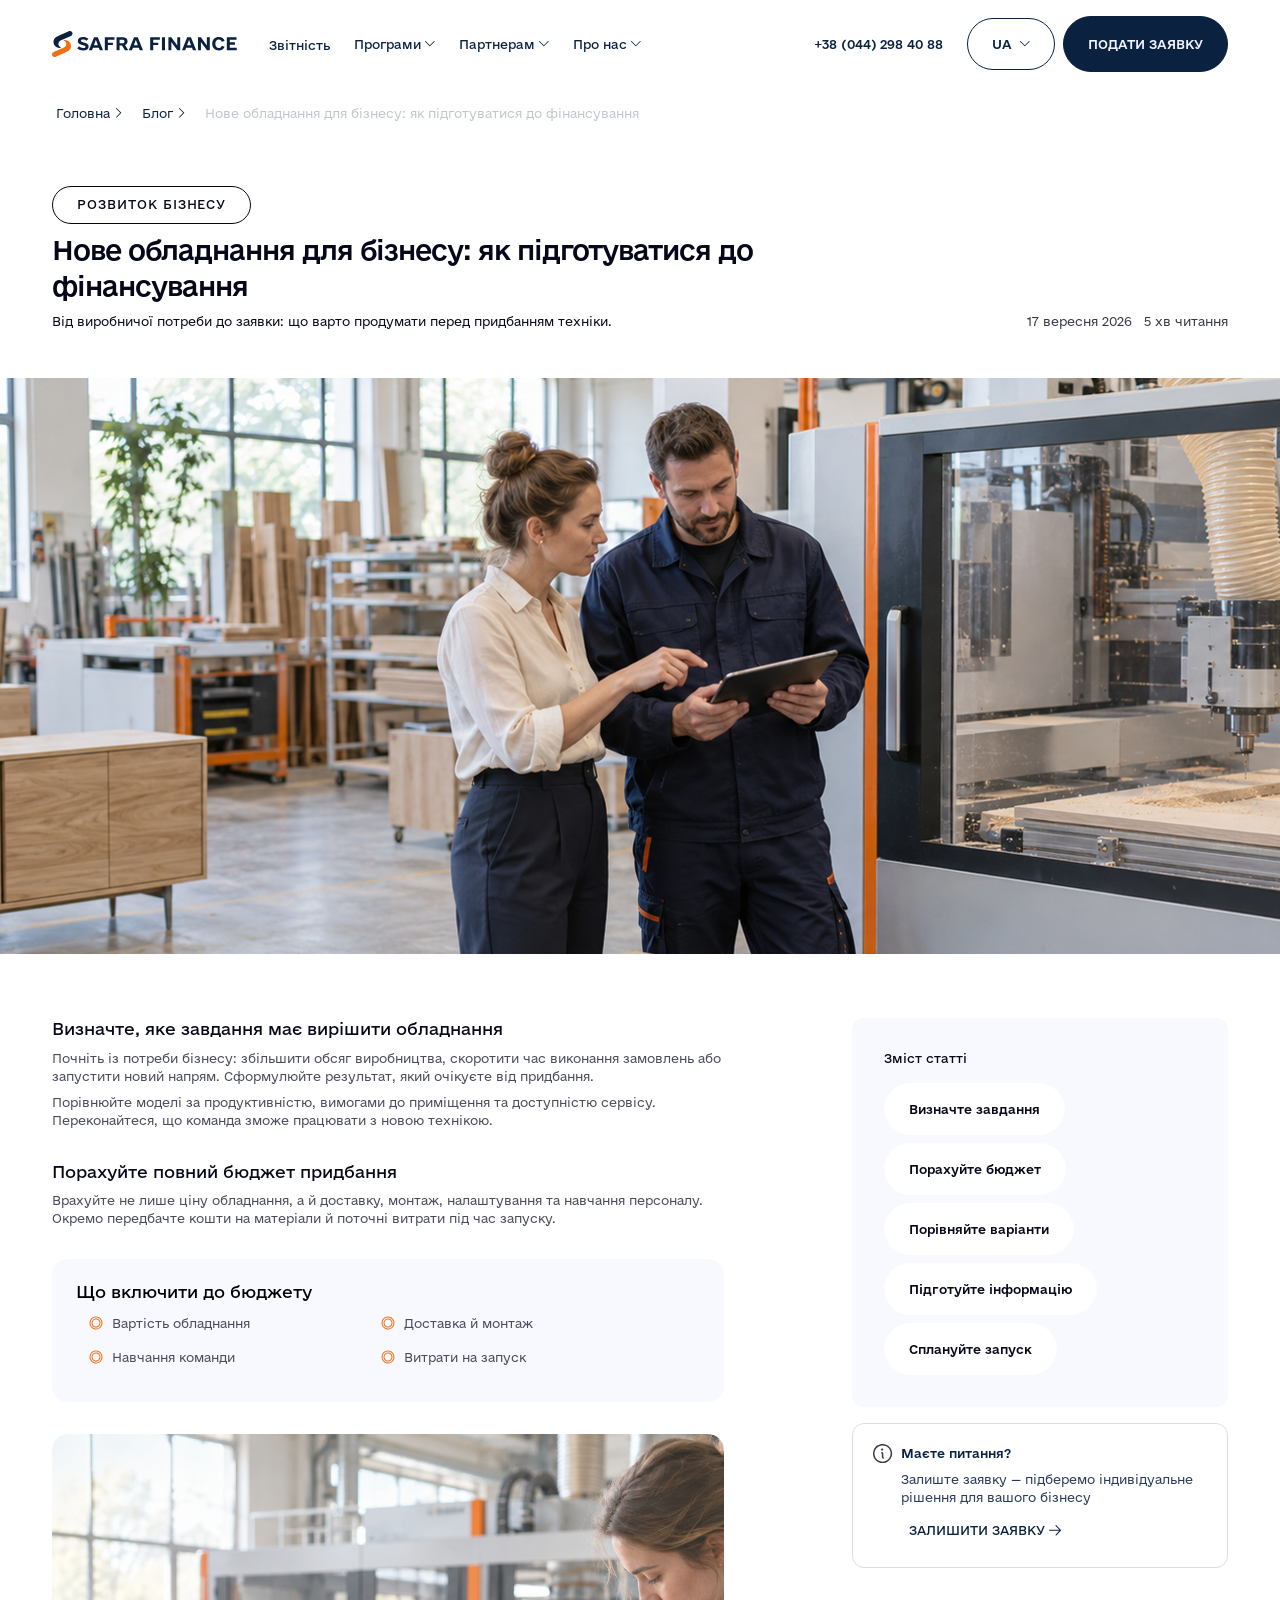
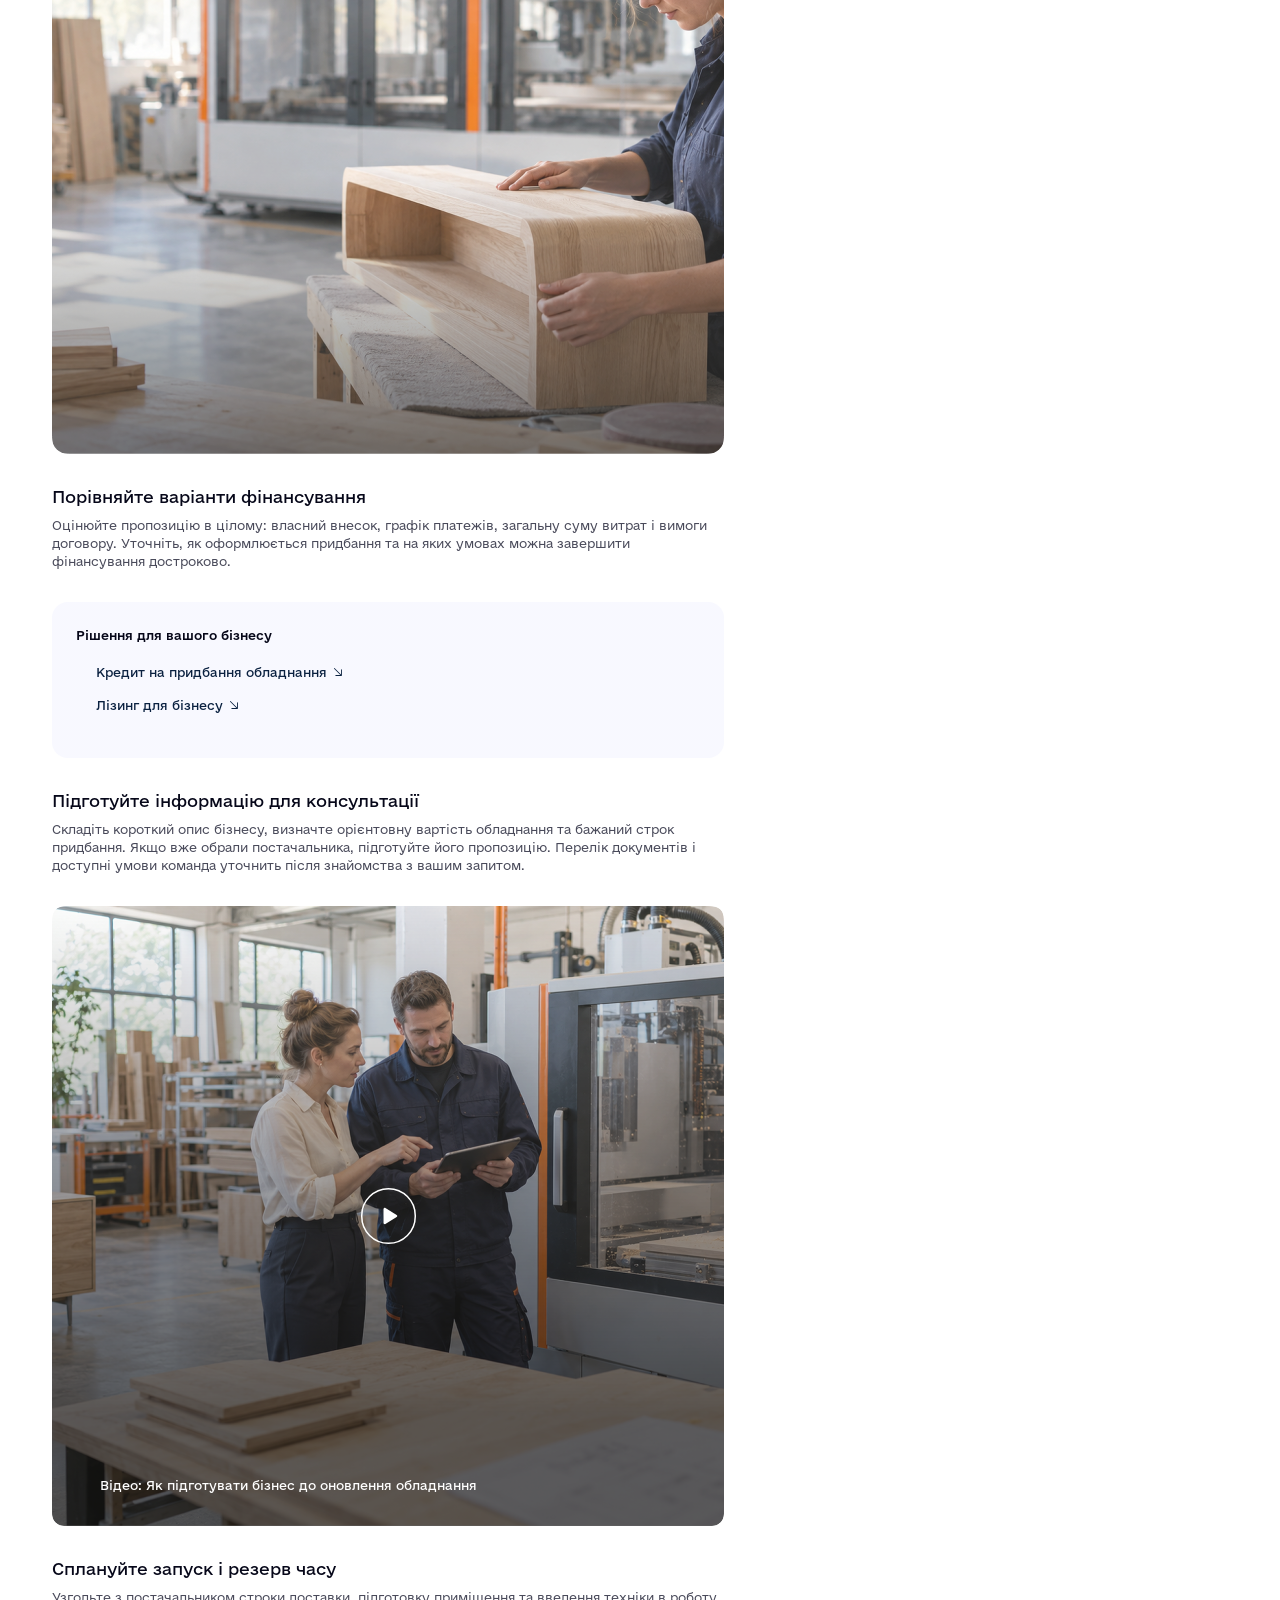
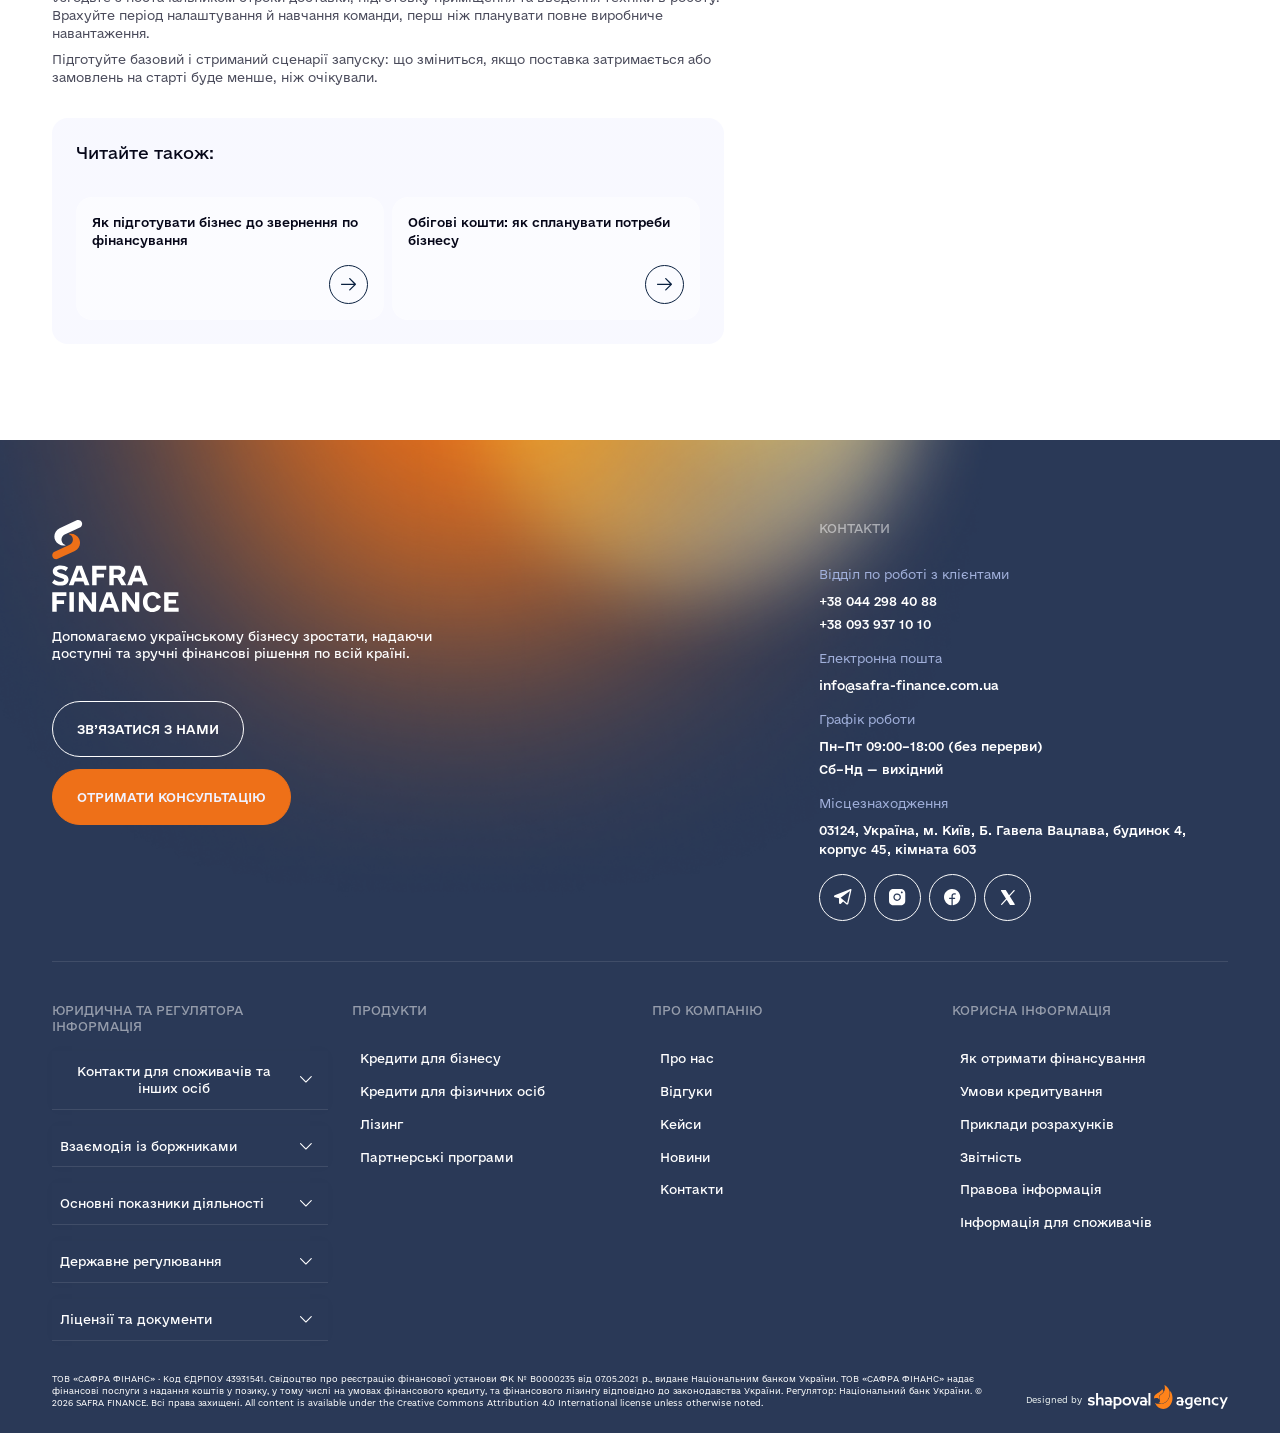
==== commit d2e85b2a: "Add disclosure of information page with accordion and section anchors. Co-authored-by: Cursor <curso" ====
--- a/article.html
+++ b/article.html
@@ -373,7 +373,8 @@
                         </div>
                     </div>
                     <div class="article-content__inner-video">
-                        <video src="assets/img/article-video.mp4" width="100%" height="100%" poster="assets/img/article-video.png"></video>
+                        <video src="assets/img/article-video.mp4" width="100%" height="100%"
+                            poster="assets/img/article-video.png"></video>
                         <div class="article-content__inner-video-text">
                             <p class="article-content__inner-video-text-title">Відео: Як підготувати бізнес до оновлення
                                 обладнання</p>
@@ -454,8 +455,6 @@
                 </aside>
             </div>
         </section>
-
-
     </main>
 
     <footer class="footer">
--- a/css/style.css
+++ b/css/style.css
@@ -4895,6 +4895,7 @@
   position: relative;
   background: var(--colors-depp-blue-900);
   padding: 40px 16px;
+  overflow: hidden;
 }
 
 .blog-hero__bg {
@@ -4919,6 +4920,12 @@
   top: 0;
   right: 0;
   z-index: 2;
+}
+
+.blog-hero__texts2 {
+  left: 0;
+  right: 0;
+  justify-content: flex-start;
 }
 
 .blog-hero__texts p {
@@ -5971,6 +5978,387 @@
 .article-content__inner-box-links ul li a img {
   display: none;
 }
+
+.disclosure-of-information {
+  padding: 32px 16px 48px 16px;
+}
+
+.disclosure-of-information .wrapper {
+  display: flex;
+  max-width: 800px;
+  width: 100%;
+  margin: 0 auto;
+  flex-direction: column-reverse;
+  align-items: flex-start;
+  gap: 24px;
+  align-self: stretch;
+}
+
+.disclosure-of-information__content {
+  display: flex;
+  flex-direction: column;
+  align-items: flex-start;
+  gap: 8px;
+  align-self: stretch;
+}
+
+.disclosure-of-information__content-item {
+  display: flex;
+  flex-direction: column;
+  align-items: flex-start;
+  gap: 16px;
+  align-self: stretch;
+}
+
+.disclosure-of-information__content-item-header {
+  padding: 16px 16px 0 16px;
+  display: flex;
+  flex-direction: column;
+  align-items: flex-start;
+  gap: 8px;
+  align-self: stretch;
+}
+
+.disclosure-of-information__content-item-header-title {
+  color: var(--colors-base-source);
+  text-wrap-style: balance;
+  font-size: var(--font-size-22px);
+  font-weight: 400;
+  line-height: 140%;
+  letter-spacing: 0;
+}
+
+.disclosure-of-information__content-item-header-text {
+  color: var(--colors-base-1000);
+  text-wrap-style: balance;
+  font-size: var(--font-size-14px);
+  font-weight: 300;
+  line-height: 150%;
+  letter-spacing: 0;
+}
+
+.disclosure-of-information__content-item-accardion {
+  width: 100%;
+  padding: 0 20px 20px 20px;
+  display: flex;
+  flex-direction: column;
+  align-items: flex-start;
+  gap: 8px;
+  align-self: stretch;
+}
+
+.disclosure-of-information__content-item-accardion-item {
+  border-radius: 16px;
+  display: flex;
+  flex-direction: column;
+  justify-content: center;
+  align-items: flex-start;
+  gap: 16px;
+  width: 100%;
+  border-radius: 16px;
+  border: 1.5px solid var(--colors-base-100);
+  background: #FFF;
+  transition: background 0.3s ease;
+}
+
+.disclosure-of-information__content-item-accardion-item:hover,
+.disclosure-of-information__content-item-accardion-item:focus,
+.disclosure-of-information__content-item-accardion-item:focus-visible,
+.disclosure-of-information__content-item-accardion-item:active {
+  border-radius: 16px;
+  border: 1.5px solid var(--colors-base-100, #F1F2FF);
+  background: linear-gradient(0deg, var(--colors-base-white-50, rgba(255, 255, 255, 0.50)) 0%, var(--colors-base-white-50, rgba(255, 255, 255, 0.50)) 100%), var(--colors-base-100);
+}
+
+.disclosure-of-information__content-item-accardion-button {
+  padding: 16px;
+  display: flex;
+  align-items: center;
+  width: 100%;
+  justify-content: space-between;
+}
+
+.disclosure-of-information__content-item-accardion-title {
+  color: var(--colors-base-source);
+  text-wrap-style: balance;
+  font-size: var(--font-size-14px);
+  font-weight: 400;
+  line-height: 140%;
+  letter-spacing: 0;
+}
+
+.disclosure-of-information__content-item-accardion-arrow-container {
+  width: 31px;
+  height: 31px;
+  padding: 4px;
+  display: flex;
+  justify-content: center;
+  align-items: center;
+  border-radius: 99px;
+  border: 1.5px solid var(--colors-orange-source);
+  background: var(--colors-orange-source);
+  transition: transform 0.3s ease;
+}
+
+.disclosure-of-information__content-item-accardion-arrow {
+  width: 20px;
+  height: 20px;
+  object-fit: none;
+  object-position: center center;
+}
+
+.disclosure-of-information__content-item-accardion-arrow-container:hover,
+.disclosure-of-information__content-item-accardion-arrow-container:focus,
+.disclosure-of-information__content-item-accardion-arrow-container:focus-visible,
+.disclosure-of-information__content-item-accardion-arrow-container:active {
+  background: transparent;
+}
+
+.disclosure-of-information__content-item-accardion-arrow-container:hover .disclosure-of-information__content-item-accardion-arrow,
+.disclosure-of-information__content-item-accardion-arrow-container:focus .disclosure-of-information__content-item-accardion-arrow,
+.disclosure-of-information__content-item-accardion-arrow-container:focus-visible .disclosure-of-information__content-item-accardion-arrow,
+.disclosure-of-information__content-item-accardion-arrow-container:active .disclosure-of-information__content-item-accardion-arrow {
+  filter: brightness(0) saturate(100%) invert(56%) sepia(19%) saturate(6496%) hue-rotate(350deg) brightness(95%) contrast(96%);
+}
+
+.disclosure-of-information__content-item-accardion-item.is-open .disclosure-of-information__content-item-accardion-arrow {
+  content: url('/assets/img/arrow6.svg');
+}
+
+.disclosure-of-information__content-item-accardion-item-list {
+  display: flex;
+  flex-direction: column;
+  align-items: flex-start;
+  gap: 8px;
+  align-self: stretch;
+  width: 100%;
+  padding: 0 24px 24px 24px;
+}
+
+.disclosure-of-information__content-item-accardion-item-list-item {
+  padding: 16px;
+  width: 100%;
+  display: flex;
+  justify-content: flex-end;
+  align-items: center;
+  align-content: center;
+  gap: 16px;
+  align-self: stretch;
+  flex-wrap: wrap;
+  border-radius: 12px;
+  border: 1px solid transparent;
+  background: var(--colors-base-white-50, rgba(255, 255, 255, 0.50));
+  transition: all 0.3s;
+}
+
+.disclosure-of-information__content-item-accardion-panel {
+  width: 100%;
+}
+
+.disclosure-of-information__content-item-accardion-item-list-item:hover,
+.disclosure-of-information__content-item-accardion-item-list-item:focus,
+.disclosure-of-information__content-item-accardion-item-list-item:focus-visible,
+.disclosure-of-information__content-item-accardion-item-list-item:active {
+  border: 1px solid var(--colors-base-200);
+  background: #FFF;
+  box-shadow: 0 0 12px 0 rgba(0, 0, 0, 0.06);
+}
+
+.disclosure-of-information__content-item-accardion-item-list-item-box {
+  min-width: 156px;
+  flex: 1 0 0;
+  display: flex;
+  align-items: center;
+  align-content: center;
+  gap: 16px;
+  align-self: stretch;
+  flex-wrap: wrap;
+}
+
+.disclosure-of-information__content-item-accardion-item-list-item-box-button {
+  display: flex;
+  align-items: center;
+  gap: 16px;
+}
+
+.disclosure-of-information__content-item-accardion-item-list-item-box-icon {
+  width: 40px;
+  height: 40px;
+  flex-shrink: 0;
+  padding: 8px;
+  border-radius: 12px;
+  background: var(--colors-orange-source-10)
+}
+
+.disclosure-of-information__content-item-accardion-item-list-item-box-icon img {
+  width: 24px;
+  height: 24px;
+  object-fit: none;
+}
+
+.disclosure-of-information__content-item-accardion-item-list-item-box-content {
+  display: flex;
+  flex-direction: column;
+  align-items: flex-start;
+  gap: 4px;
+  align-self: stretch;
+}
+
+.disclosure-of-information__content-item-accardion-item-list-item-box-content h3 {
+  color: var(--colors-base-source);
+  text-wrap-style: balance;
+  font-size: var(--font-size-12px);
+  font-weight: 400;
+  line-height: 140%;
+  letter-spacing: 0;
+}
+
+.disclosure-of-information__content-item-accardion-item-list-item-box-content p {
+  color: var(--colors-base-1000);
+  text-wrap-style: balance;
+  font-size: var(--font-size-12px);
+  font-weight: 300;
+  line-height: 150%;
+  letter-spacing: 0;
+}
+
+.disclosure-of-information__content-item-accardion-item-list-item-box-button {
+  color: var(--colors-base-1000);
+  text-wrap-style: balance;
+  font-size: var(--font-size-12px);
+  font-weight: 300;
+  line-height: 150%;
+  letter-spacing: 0;
+}
+
+.disclosure-of-information__content-item-accardion-item-list-item-box-button-link {
+  width: 39px;
+  height: 39px;
+  flex-shrink: 0;
+  display: flex;
+  justify-content: center;
+  align-items: center;
+  border-radius: 99px;
+  border: 1.5px solid #0A2140;
+  transition: background 0.3s ease;
+}
+
+.disclosure-of-information__content-item-accardion-item-list-item-box-button-link:hover,
+.disclosure-of-information__content-item-accardion-item-list-item-box-button-link:focus,
+.disclosure-of-information__content-item-accardion-item-list-item-box-button-link:focus-visible,
+.disclosure-of-information__content-item-accardion-item-list-item-box-button-link:active {
+  border-radius: 99px;
+  border: 1.5px solid var(--colors-depp-blue-source);
+  background: var(--colors-depp-blue-source);
+}
+
+.disclosure-of-information__content-item-accardion-item-list-item-box-button-link img {
+  width: 20px;
+  height: 20px;
+  flex-shrink: 0;
+  object-fit: none;
+}
+
+.disclosure-of-information__content-item-accardion-item-list-item-box-button-link:hover img,
+.disclosure-of-information__content-item-accardion-item-list-item-box-button-link:focus img,
+.disclosure-of-information__content-item-accardion-item-list-item-box-button-link:focus-visible img,
+.disclosure-of-information__content-item-accardion-item-list-item-box-button-link:active img {
+  filter: brightness(0) saturate(100%) invert(100%) sepia(0%) saturate(7500%) hue-rotate(203deg) brightness(101%) contrast(102%);
+}
+
+.disclosure-of-information__aside-item {
+  display: none;
+}
+
+.disclosure-of-information__aside {
+  width: 100%;
+}
+
+
+
+
+
+
+
+
+
+
+
+
+
+
+
+
+
+
+
+
+
+
+
+
+
+
+
+
+
+
+
+
+
+
+
+
+
+
+
+
+
+
+
+
+
+
+
+
+
+
+
+
+
+
+
+
+
+
+
+
+
+
+
+
+
+
+
+
+
+
+
+
+
+
+
+
+
+
+
+
+
+
+
+
+
+
 
 
 
@@ -7480,6 +7868,10 @@
     justify-content: flex-end;
   }
 
+  .blog-hero__texts2 {
+    justify-content: flex-start;
+  }
+
   .blog-hero .wrapper {
     max-width: 1176px;
     position: relative;
@@ -7698,4 +8090,104 @@
     border-radius: 99px;
     border: 1.5px solid var(--colors-depp-blue-source);
   }
+
+  .disclosure-of-information {
+    padding: 64px 52px 96px 52px;
+  }
+
+  .disclosure-of-information .wrapper {
+    max-width: 1176px;
+    gap: 24px;
+    flex-direction: row;
+    align-items: flex-start;
+  }
+
+  .disclosure-of-information__aside {
+    flex: 1 0 0;
+    position: sticky;
+    top: 88px;
+    height: 100%;
+    display: flex;
+    flex-direction: column;
+    align-items: flex-start;
+    gap: 40px;
+    align-self: stretch;
+  }
+
+  .disclosure-of-information__content {
+    min-width: 776px;
+    flex: 1 0 0;
+  }
+
+  .disclosure-of-information__aside-item {
+    display: flex;
+    flex-direction: column;
+    align-items: flex-start;
+    gap: 8px;
+    align-self: stretch;
+  }
+
+  .disclosure-of-information__aside-item-link-text {
+    display: flex;
+    padding: 16px 24px;
+    align-items: center;
+    gap: 8px;
+    border-radius: 99px;
+    border: 1.5px solid #fff;
+    background: #fff;
+    color: var(--colors-base-source);
+    text-wrap-style: balance;
+    font-size: var(--font-size-14px);
+    font-weight: 500;
+    line-height: 150%;
+    letter-spacing: 0;
+    transition: all 0.3s;
+  }
+
+  .disclosure-of-information__aside-item-link-text:hover,
+  .disclosure-of-information__aside-item-link-text:focus,
+  .disclosure-of-information__aside-item-link-text:focus-visible,
+  .disclosure-of-information__aside-item-link-text:active {
+    border-radius: 99px;
+    border: 1.5px solid var(--colors-base-source);
+    background: var(--colors-base-source);
+    color: #fff;
+  }
+
+  .disclosure-of-information__aside-item-link-text img {
+    width: 20px;
+    height: 20px;
+    flex-shrink: 0;
+    object-fit: none;
+  }
+
+  .disclosure-of-information__aside-item-link-text:hover img,
+  .disclosure-of-information__aside-item-link-text:focus img,
+  .disclosure-of-information__aside-item-link-text:focus-visible img,
+  .disclosure-of-information__aside-item-link-text:active img {
+    filter: brightness(0) invert(1);
+  }
+
+  .disclosure-of-information__aside-item-link-text.is-active {
+    border-radius: 99px;
+    border: 1.5px solid var(--colors-base-source);
+    background: var(--colors-base-source);
+    color: #fff;
+  }
+
+  .disclosure-of-information__aside-item-link-text.is-active img {
+    filter: brightness(0) invert(1);
+  }
+
+  .disclosure-of-information__content-item {
+    gap: 24px;
+  }
+
+  .disclosure-of-information__content-item-header {
+    padding: 24px 24px 0 24px;
+  }
+
+  .disclosure-of-information__content-item-accardion {
+    padding: 0 32px 32px 32px;
+  }
 }
